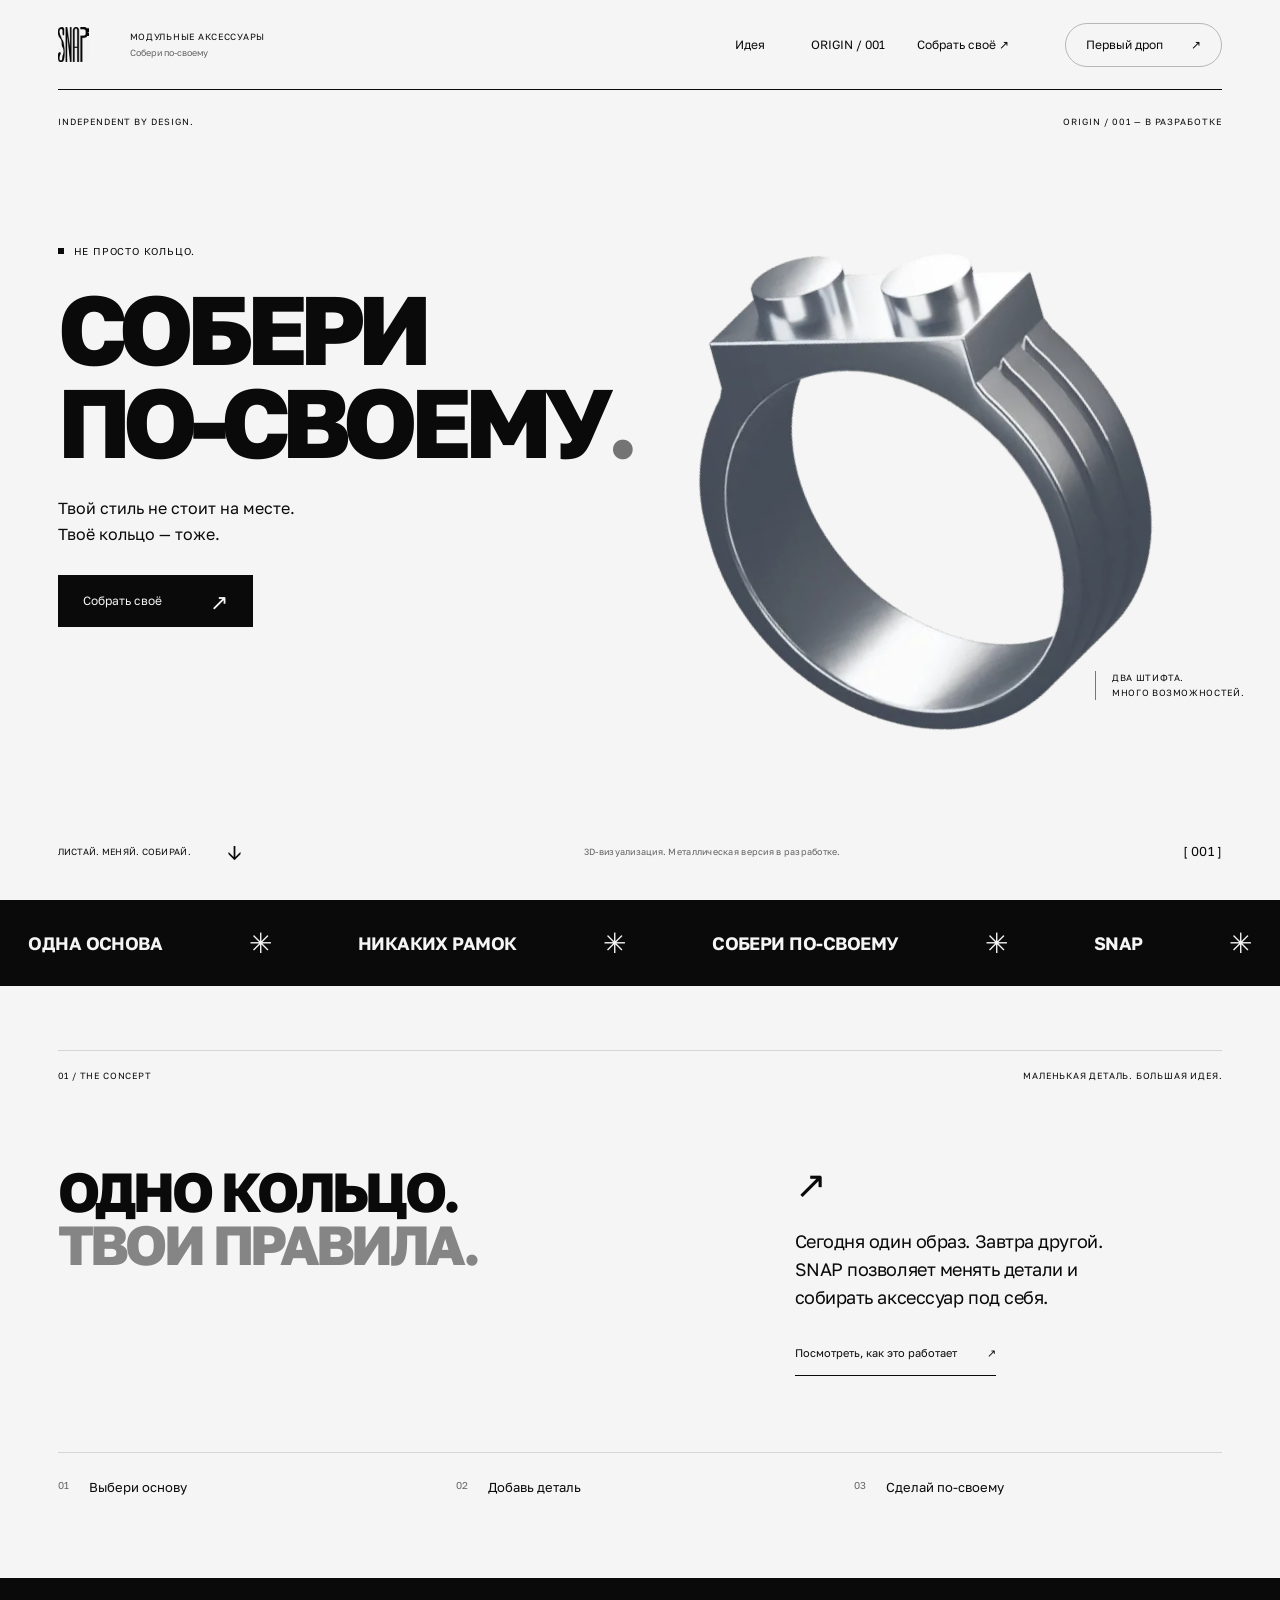
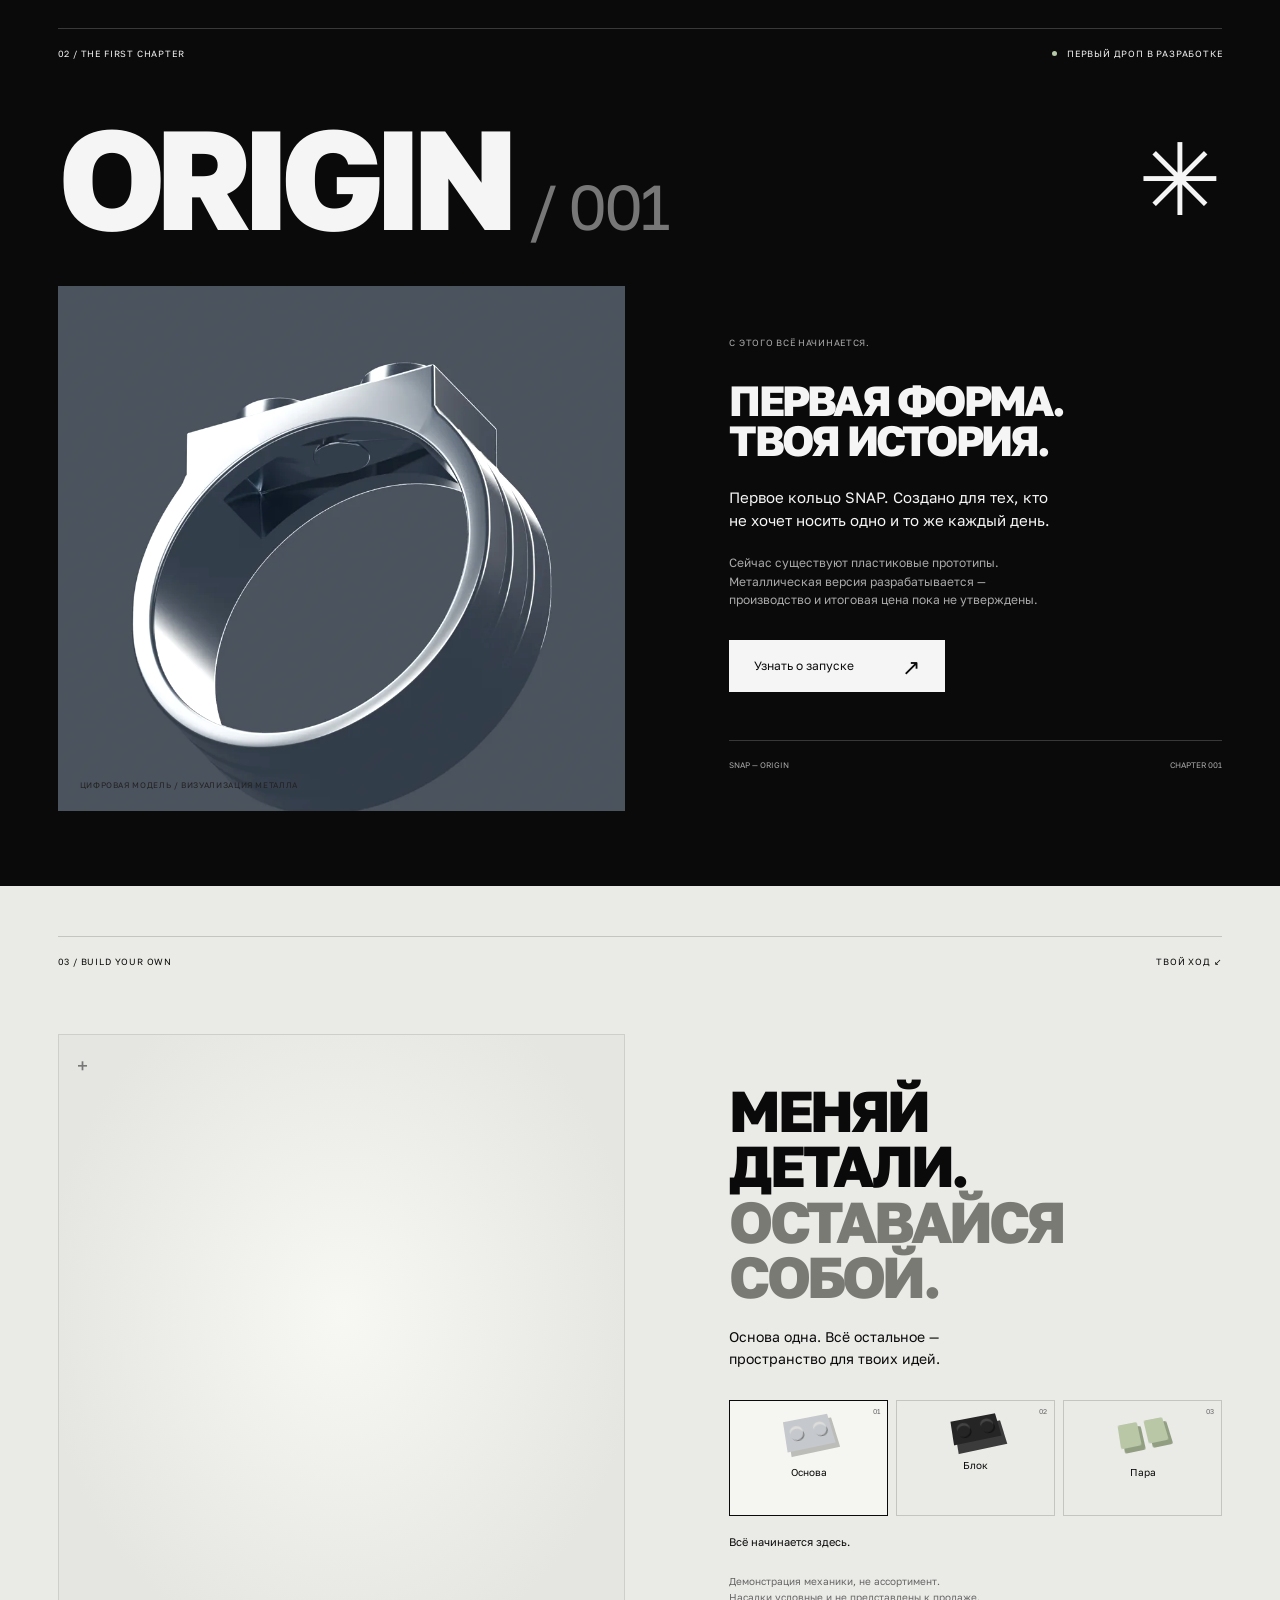
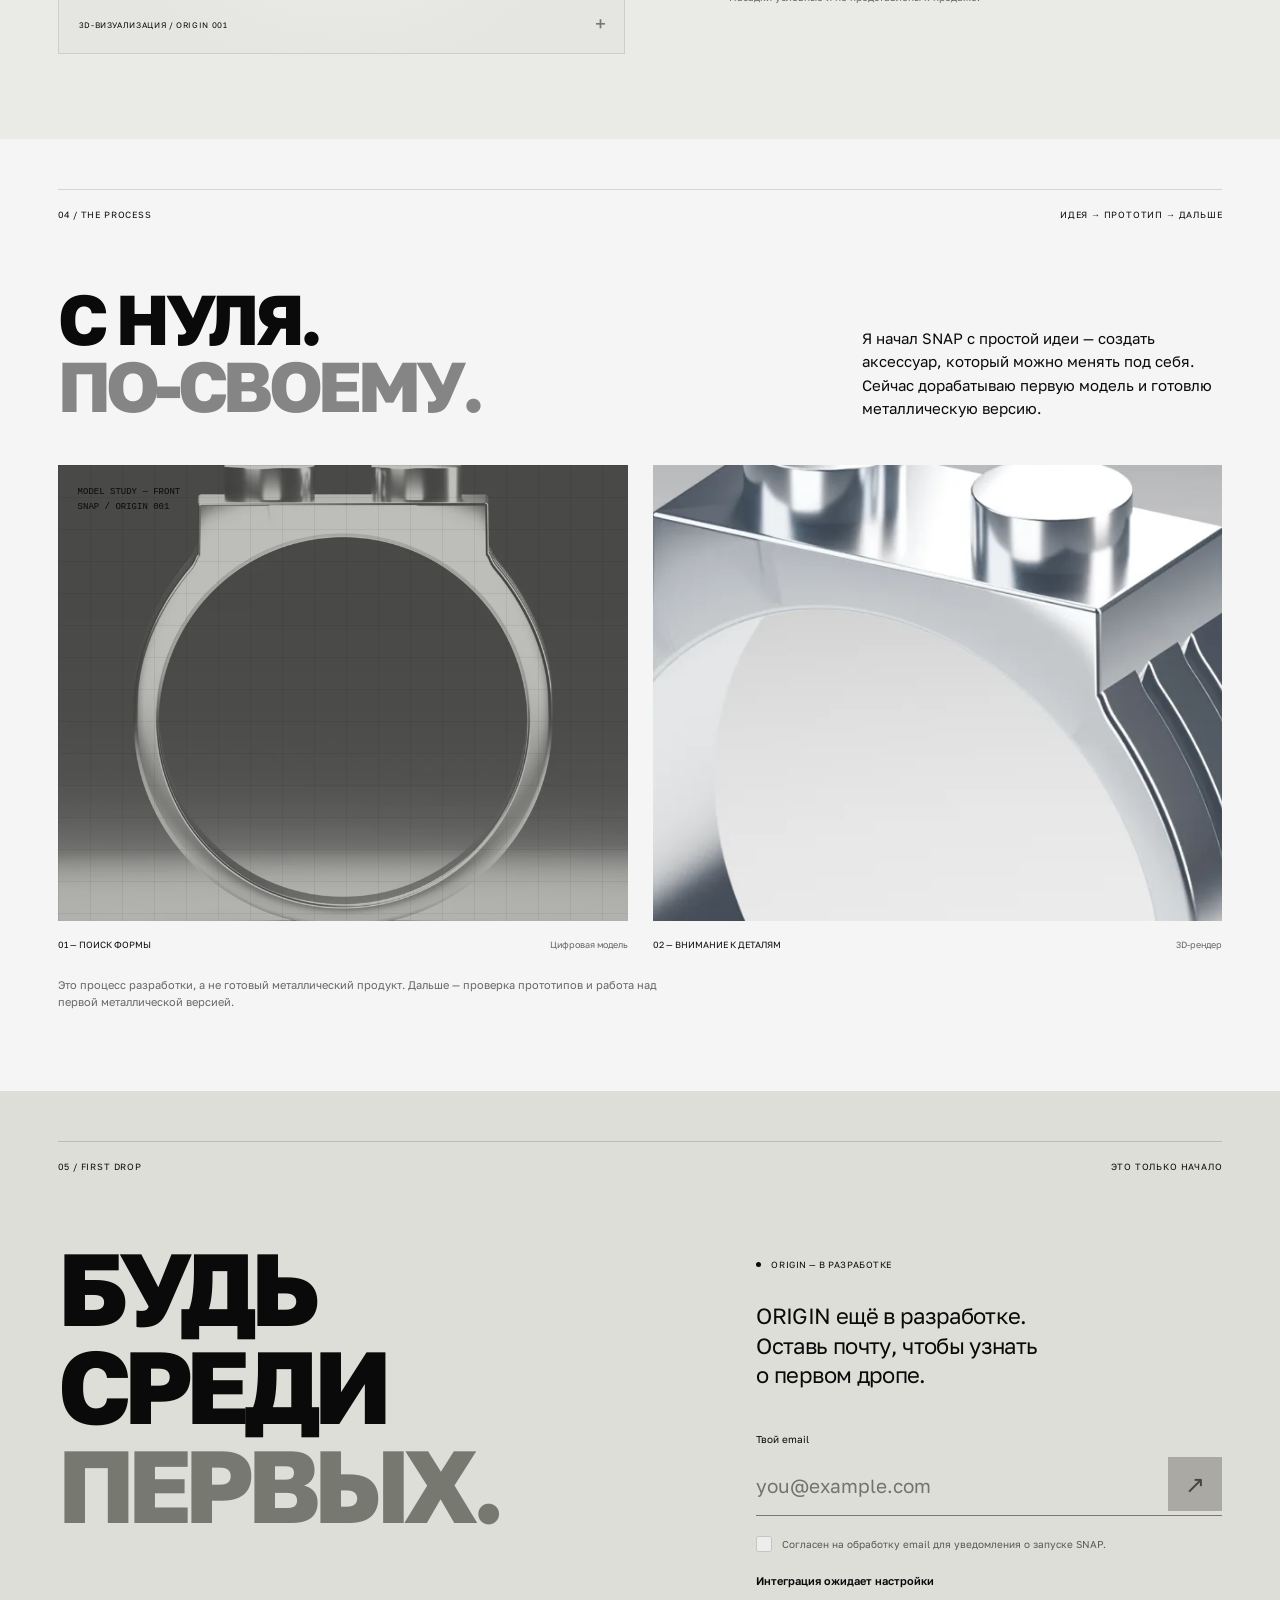
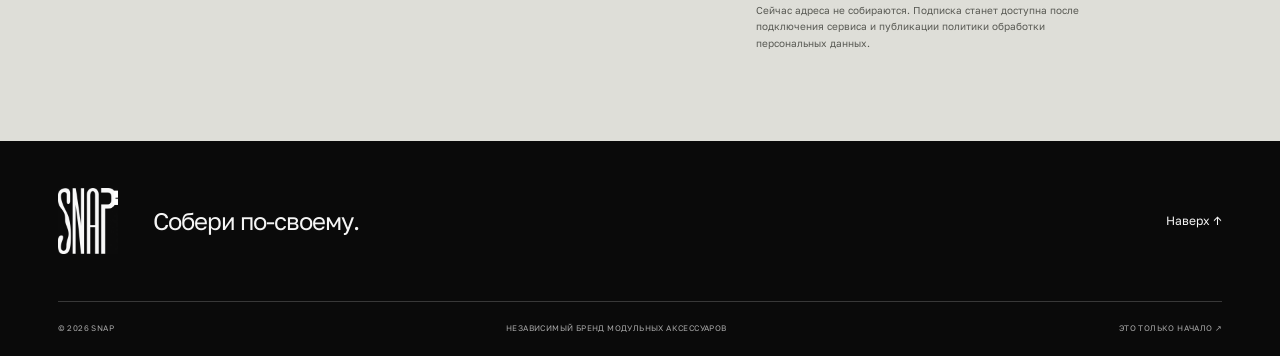
==== index.html @ 9a31662e "Publish SNAP image-only website build" ====
<!DOCTYPE html><!--OtinCirKtrtck9UpKI0jC--><html lang="ru"><head><meta charSet="utf-8"/><meta name="viewport" content="width=device-width, initial-scale=1"/><link rel="preload" as="image" href="/media/snap-logo.webp"/><link rel="preload" as="image" href="/media/sequence/base/12.webp" fetchPriority="high"/><link rel="stylesheet" href="/_next/static/css/3ca95ca1a0be7c72.css" data-precedence="next"/><link rel="preload" as="script" fetchPriority="low" href="/_next/static/chunks/webpack-7579f4a6d8541d0e.js"/><script src="/_next/static/chunks/4bd1b696-c023c6e3521b1417.js" async=""></script><script src="/_next/static/chunks/255-2005b055456c798b.js" async=""></script><script src="/_next/static/chunks/main-app-2f1abfb58937e68d.js" async=""></script><script src="/_next/static/chunks/app/page-1aa32970f292a9dd.js" async=""></script><title>SNAP — Собери по-своему</title><meta name="description" content="Независимый бренд модульных аксессуаров. Одно кольцо. Твои правила. Первый дроп ORIGIN в разработке."/><meta name="robots" content="index, follow"/><script src="/_next/static/chunks/polyfills-42372ed130431b0a.js" noModule=""></script></head><body><div hidden=""><!--$--><!--/$--></div><a class="skip-link" href="#concept">Перейти к содержимому</a><header class="header"><a class="brand-mark" href="#top" aria-label="SNAP — в начало"><img src="/media/snap-logo.webp" width="31" height="36" alt="SNAP"/></a><span class="header-caption">МОДУЛЬНЫЕ АКСЕССУАРЫ<br/><span>Собери по-своему</span></span><nav class="navigation" id="main-navigation" aria-label="Основная навигация"><a href="#concept">Идея</a><a href="#origin">ORIGIN / 001</a><a href="#build">Собрать своё ↗</a></nav><a class="header-drop" href="#first-drop">Первый дроп <span>↗</span></a><button class="menu-button" aria-controls="main-navigation" aria-expanded="false" aria-label="Открыть меню">Меню +</button></header><main id="top"><section class="hero"><div class="hero-topline"><span>INDEPENDENT BY DESIGN.</span><span>ORIGIN / 001 — В РАЗРАБОТКЕ</span></div><div class="hero-copy"><div class="eyebrow"><span class="tiny-square"></span> НЕ ПРОСТО КОЛЬЦО.</div><h1>СОБЕРИ<br/>ПО-СВОЕМУ<span class="title-dot">.</span></h1><p>Твой стиль не стоит на месте.<br/>Твоё кольцо — тоже.</p><a class="button button-dark" href="#build">Собрать своё <span>↗</span></a></div><div class="hero-stage" data-ring-stage="hero"><img class="ring-poster ring-sequence" src="/media/sequence/base/12.webp" width="640" height="640" alt="Кольцо SNAP — кадр визуализации цифровой модели" loading="eager" fetchPriority="high" decoding="async"/><span class="product-pin">ДВА ШТИФТА.<br/>МНОГО ВОЗМОЖНОСТЕЙ.</span></div><div class="hero-bottom"><a href="#concept">ЛИСТАЙ. МЕНЯЙ. СОБИРАЙ. <span>↓</span></a><span>3D-визуализация. Металлическая версия в разработке.</span><span class="hero-index">[ 001 ]</span></div></section><div class="ticker" aria-hidden="true"><span>ОДНА ОСНОВА</span><b>✳</b><span>НИКАКИХ РАМОК</span><b>✳</b><span>СОБЕРИ ПО-СВОЕМУ</span><b>✳</b><span>SNAP</span><b>✳</b></div><section id="concept" class="concept section"><div class="section-line"><span>01 / THE CONCEPT</span><span>МАЛЕНЬКАЯ ДЕТАЛЬ. БОЛЬШАЯ ИДЕЯ.</span></div><div class="concept-layout"><h2>ОДНО КОЛЬЦО.<br/><span>ТВОИ ПРАВИЛА.</span></h2><div><span class="concept-icon" aria-hidden="true">↗</span><p>Сегодня один образ. Завтра другой. SNAP позволяет менять детали и собирать аксессуар под себя.</p><a class="text-link" href="#build">Посмотреть, как это работает <span>↗</span></a></div></div><div class="concept-steps"><span><b>01</b> Выбери основу</span><span><b>02</b> Добавь деталь</span><span><b>03</b> Сделай по-своему</span></div></section><section id="origin" class="origin section"><div class="section-line"><span>02 / THE FIRST CHAPTER</span><span class="status-light">ПЕРВЫЙ ДРОП В РАЗРАБОТКЕ</span></div><div class="origin-heading"><h2>ORIGIN<span>/ 001</span></h2><span class="origin-star" aria-hidden="true">✳</span></div><div class="origin-layout"><figure class="origin-image"><img src="/media/inside.webp" width="900" height="900" loading="lazy" alt="Внутренняя сторона кольца SNAP — рендер цифровой модели"/><figcaption>ЦИФРОВАЯ МОДЕЛЬ / ВИЗУАЛИЗАЦИЯ МЕТАЛЛА</figcaption></figure><div class="origin-copy"><span class="eyebrow">С ЭТОГО ВСЁ НАЧИНАЕТСЯ.</span><h3>ПЕРВАЯ ФОРМА.<br/>ТВОЯ ИСТОРИЯ.</h3><p>Первое кольцо SNAP. Создано для тех, кто не хочет носить одно и то же каждый день.</p><p class="muted">Сейчас существуют пластиковые прототипы. Металлическая версия разрабатывается — производство и итоговая цена пока не утверждены.</p><a class="button button-light" href="#first-drop">Узнать о запуске <span>↗</span></a><div class="origin-footnote"><span>SNAP — ORIGIN</span><span>CHAPTER 001</span></div></div></div></section><section class="builder section" id="build" aria-labelledby="build-title"><div class="section-line"><span>03 / BUILD YOUR OWN</span><span>ТВОЙ ХОД ↙</span></div><div class="builder-layout"><div class="builder-stage" data-ring-stage="build"><img class="ring-poster ring-sequence" src="/media/sequence/base/12.webp" width="640" height="640" alt="Кольцо SNAP — кадр визуализации цифровой модели" loading="lazy" fetchPriority="auto" decoding="async"/><div class="stage-cross top-left">+</div><div class="stage-cross bottom-right">+</div><span class="stage-note">3D-ВИЗУАЛИЗАЦИЯ / ORIGIN 001</span></div><div class="builder-controls"><h2 id="build-title">МЕНЯЙ<br/>ДЕТАЛИ.<br/><span>ОСТАВАЙСЯ <br/>СОБОЙ.</span></h2><p>Основа одна. Всё остальное —<br/>пространство для твоих идей.</p><div class="module-picker" role="group" aria-label="Демонстрационные насадки"><button data-module="base" aria-pressed="true" class="module active"><span class="module-shape base" style="--module-color:#c5c8cc"><i></i><i></i></span><span>Основа</span><small>0<!-- -->1</small></button><button data-module="block" aria-pressed="false" class="module"><span class="module-shape block" style="--module-color:#252525"><i></i><i></i></span><span>Блок</span><small>0<!-- -->2</small></button><button data-module="double" aria-pressed="false" class="module"><span class="module-shape double" style="--module-color:#b9c7a7"><i></i><i></i></span><span>Пара</span><small>0<!-- -->3</small></button></div><p class="selected-caption" aria-live="polite">Всё начинается здесь.</p><p class="demo-note">Демонстрация механики, не ассортимент.<br/>Насадки условные и не представлены к продаже.</p></div></div></section><section class="process section" id="process"><div class="section-line"><span>04 / THE PROCESS</span><span>ИДЕЯ → ПРОТОТИП → ДАЛЬШЕ</span></div><div class="process-heading"><h2>С НУЛЯ.<br/><span>ПО-СВОЕМУ.</span></h2><p>Я начал SNAP с простой идеи — создать аксессуар, который можно менять под себя. Сейчас дорабатываю первую модель и готовлю металлическую версию.</p></div><div class="process-grid"><figure><div class="cad-image"><img src="/media/side.webp" width="900" height="900" alt="Боковой ракурс цифровой модели SNAP" loading="lazy"/><span class="cad-grid"></span><span class="cad-label">MODEL STUDY — FRONT<br/>SNAP / ORIGIN 001</span></div><figcaption><span>01 — ПОИСК ФОРМЫ</span><span>Цифровая модель</span></figcaption></figure><figure><div class="detail-image"><img src="/media/hero.webp" width="1200" height="1200" loading="lazy" alt="Детали площадки и штифтов кольца SNAP — 3D-рендер"/></div><figcaption><span>02 — ВНИМАНИЕ К ДЕТАЛЯМ</span><span>3D-рендер</span></figcaption></figure></div><p class="process-note">Это процесс разработки, а не готовый металлический продукт. Дальше — проверка прототипов и работа над первой металлической версией.</p></section><section id="first-drop" class="signup section" aria-labelledby="signup-title"><div class="section-line"><span>05 / FIRST DROP</span><span>ЭТО ТОЛЬКО НАЧАЛО</span></div><div class="signup-layout"><h2 id="signup-title">БУДЬ<br/>СРЕДИ<br/><span>ПЕРВЫХ.</span></h2><div class="signup-content"><span class="status-light">ORIGIN — В РАЗРАБОТКЕ</span><p>ORIGIN ещё в разработке.<br/>Оставь почту, чтобы узнать<br/>о первом дропе.</p><form aria-busy="false"><label for="email">Твой email</label><div class="email-row"><input id="email" type="email" autoComplete="email" placeholder="you@example.com" required="" disabled="" name="email"/><button type="submit" disabled="" aria-label="Подписаться на первый дроп">↗</button></div><div class="honeypot" aria-hidden="true"><label>Ваш сайт<input tabindex="-1" autoComplete="off" name="website"/></label></div><label class="consent"><input type="checkbox" required="" disabled="" name="consent"/><span>Согласен на обработку email для уведомления о запуске SNAP.</span></label><p class="form-status" role="status">Интеграция ожидает настройки</p><p class="privacy-note">Сейчас адреса не собираются. Подписка станет доступна после подключения сервиса и публикации политики обработки персональных данных.</p></form></div></div></section></main><footer class="footer"><div class="footer-top"><a href="#top" aria-label="SNAP — в начало"><img src="/media/snap-logo.webp" width="72" height="80" alt="SNAP"/></a><p>Собери по-своему.</p><a class="back-top" href="#top">Наверх ↑</a></div><div class="footer-bottom"><span>© <!-- -->2026<!-- --> SNAP</span><span>НЕЗАВИСИМЫЙ БРЕНД МОДУЛЬНЫХ АКСЕССУАРОВ</span><span>ЭТО ТОЛЬКО НАЧАЛО ↗</span></div></footer><!--$--><!--/$--><script src="/_next/static/chunks/webpack-7579f4a6d8541d0e.js" id="_R_" async=""></script><script>(self.__next_f=self.__next_f||[]).push([0])</script><script>self.__next_f.push([1,"1:\"$Sreact.fragment\"\n2:I[9766,[],\"\"]\n3:I[8924,[],\"\"]\n4:I[1398,[\"974\",\"static/chunks/app/page-1aa32970f292a9dd.js\"],\"default\"]\n5:I[3861,[\"974\",\"static/chunks/app/page-1aa32970f292a9dd.js\"],\"default\"]\ne:I[7150,[],\"\"]\n:HL[\"/_next/static/css/3ca95ca1a0be7c72.css\",\"style\"]\n"])</script><script>self.__next_f.push([1,"0:{\"P\":null,\"b\":\"OtinCirKtrtck9UpKI0jC\",\"p\":\"\",\"c\":[\"\",\"\"],\"i\":false,\"f\":[[[\"\",{\"children\":[\"__PAGE__\",{}]},\"$undefined\",\"$undefined\",true],[\"\",[\"$\",\"$1\",\"c\",{\"children\":[[[\"$\",\"link\",\"0\",{\"rel\":\"stylesheet\",\"href\":\"/_next/static/css/3ca95ca1a0be7c72.css\",\"precedence\":\"next\",\"crossOrigin\":\"$undefined\",\"nonce\":\"$undefined\"}]],[\"$\",\"html\",null,{\"lang\":\"ru\",\"children\":[\"$\",\"body\",null,{\"children\":[\"$\",\"$L2\",null,{\"parallelRouterKey\":\"children\",\"error\":\"$undefined\",\"errorStyles\":\"$undefined\",\"errorScripts\":\"$undefined\",\"template\":[\"$\",\"$L3\",null,{}],\"templateStyles\":\"$undefined\",\"templateScripts\":\"$undefined\",\"notFound\":[[[\"$\",\"title\",null,{\"children\":\"404: This page could not be found.\"}],[\"$\",\"div\",null,{\"style\":{\"fontFamily\":\"system-ui,\\\"Segoe UI\\\",Roboto,Helvetica,Arial,sans-serif,\\\"Apple Color Emoji\\\",\\\"Segoe UI Emoji\\\"\",\"height\":\"100vh\",\"textAlign\":\"center\",\"display\":\"flex\",\"flexDirection\":\"column\",\"alignItems\":\"center\",\"justifyContent\":\"center\"},\"children\":[\"$\",\"div\",null,{\"children\":[[\"$\",\"style\",null,{\"dangerouslySetInnerHTML\":{\"__html\":\"body{color:#000;background:#fff;margin:0}.next-error-h1{border-right:1px solid rgba(0,0,0,.3)}@media (prefers-color-scheme:dark){body{color:#fff;background:#000}.next-error-h1{border-right:1px solid rgba(255,255,255,.3)}}\"}}],[\"$\",\"h1\",null,{\"className\":\"next-error-h1\",\"style\":{\"display\":\"inline-block\",\"margin\":\"0 20px 0 0\",\"padding\":\"0 23px 0 0\",\"fontSize\":24,\"fontWeight\":500,\"verticalAlign\":\"top\",\"lineHeight\":\"49px\"},\"children\":404}],[\"$\",\"div\",null,{\"style\":{\"display\":\"inline-block\"},\"children\":[\"$\",\"h2\",null,{\"style\":{\"fontSize\":14,\"fontWeight\":400,\"lineHeight\":\"49px\",\"margin\":0},\"children\":\"This page could not be found.\"}]}]]}]}]],[]],\"forbidden\":\"$undefined\",\"unauthorized\":\"$undefined\"}]}]}]]}],{\"children\":[\"__PAGE__\",[\"$\",\"$1\",\"c\",{\"children\":[[[\"$\",\"a\",null,{\"className\":\"skip-link\",\"href\":\"#concept\",\"children\":\"Перейти к содержимому\"}],[\"$\",\"$L4\",null,{}],[\"$\",\"main\",null,{\"id\":\"top\",\"children\":[[\"$\",\"section\",null,{\"className\":\"hero\",\"children\":[[\"$\",\"div\",null,{\"className\":\"hero-topline\",\"children\":[[\"$\",\"span\",null,{\"children\":\"INDEPENDENT BY DESIGN.\"}],[\"$\",\"span\",null,{\"children\":\"ORIGIN / 001 — В РАЗРАБОТКЕ\"}]]}],[\"$\",\"div\",null,{\"className\":\"hero-copy\",\"children\":[[\"$\",\"div\",null,{\"className\":\"eyebrow\",\"children\":[[\"$\",\"span\",null,{\"className\":\"tiny-square\"}],\" НЕ ПРОСТО КОЛЬЦО.\"]}],[\"$\",\"h1\",null,{\"children\":[\"СОБЕРИ\",[\"$\",\"br\",null,{}],\"ПО-СВОЕМУ\",[\"$\",\"span\",null,{\"className\":\"title-dot\",\"children\":\".\"}]]}],[\"$\",\"p\",null,{\"children\":[\"Твой стиль не стоит на месте.\",[\"$\",\"br\",null,{}],\"Твоё кольцо — тоже.\"]}],[\"$\",\"a\",null,{\"className\":\"button button-dark\",\"href\":\"#build\",\"children\":[\"Собрать своё \",[\"$\",\"span\",null,{\"children\":\"↗\"}]]}]]}],[\"$\",\"div\",null,{\"className\":\"hero-stage\",\"data-ring-stage\":\"hero\",\"children\":[[\"$\",\"$L5\",null,{\"hero\":true}],[\"$\",\"span\",null,{\"className\":\"product-pin\",\"children\":[\"ДВА ШТИФТА.\",[\"$\",\"br\",null,{}],\"МНОГО ВОЗМОЖНОСТЕЙ.\"]}]]}],[\"$\",\"div\",null,{\"className\":\"hero-bottom\",\"children\":[[\"$\",\"a\",null,{\"href\":\"#concept\",\"children\":[\"ЛИСТАЙ. МЕНЯЙ. СОБИРАЙ. \",[\"$\",\"span\",null,{\"children\":\"↓\"}]]}],[\"$\",\"span\",null,{\"children\":\"3D-визуализация. Металлическая версия в разработке.\"}],[\"$\",\"span\",null,{\"className\":\"hero-index\",\"children\":\"[ 001 ]\"}]]}]]}],[\"$\",\"div\",null,{\"className\":\"ticker\",\"aria-hidden\":\"true\",\"children\":[[\"$\",\"span\",null,{\"children\":\"ОДНА ОСНОВА\"}],[\"$\",\"b\",null,{\"children\":\"✳\"}],[\"$\",\"span\",null,{\"children\":\"НИКАКИХ РАМОК\"}],[\"$\",\"b\",null,{\"children\":\"✳\"}],[\"$\",\"span\",null,{\"children\":\"СОБЕРИ ПО-СВОЕМУ\"}],[\"$\",\"b\",null,{\"children\":\"✳\"}],[\"$\",\"span\",null,{\"children\":\"SNAP\"}],[\"$\",\"b\",null,{\"children\":\"✳\"}]]}],[\"$\",\"section\",null,{\"id\":\"concept\",\"className\":\"concept section\",\"children\":[[\"$\",\"div\",null,{\"className\":\"section-line\",\"children\":[[\"$\",\"span\",null,{\"children\":\"01 / THE CONCEPT\"}],[\"$\",\"span\",null,{\"children\":\"МАЛЕНЬКАЯ ДЕТАЛЬ. БОЛЬШАЯ ИДЕЯ.\"}]]}],[\"$\",\"div\",null,{\"className\":\"concept-layout\",\"children\":[[\"$\",\"h2\",null,{\"children\":[\"ОДНО КОЛЬЦО.\",[\"$\",\"br\",null,{}],[\"$\",\"span\",null,{\"children\":\"ТВОИ ПРАВИЛА.\"}]]}],[\"$\",\"div\",null,{\"children\":[[\"$\",\"span\",null,{\"className\":\"concept-icon\",\"aria-hidden\":\"true\",\"children\":\"↗\"}],[\"$\",\"p\",null,{\"children\":\"Сегодня один образ. Завтра другой. SNAP позволяет менять детали и собирать аксессуар под себя.\"}],[\"$\",\"a\",null,{\"className\":\"text-link\",\"href\":\"#build\",\"children\":[\"Посмотреть, как это работает \",[\"$\",\"span\",null,{\"children\":\"↗\"}]]}]]}]]}],[\"$\",\"div\",null,{\"className\":\"concept-steps\",\"children\":[[\"$\",\"span\",null,{\"children\":[[\"$\",\"b\",null,{\"children\":\"01\"}],\" Выбери основу\"]}],[\"$\",\"span\",null,{\"children\":[[\"$\",\"b\",null,{\"children\":\"02\"}],\" Добавь деталь\"]}],[\"$\",\"span\",null,{\"children\":[[\"$\",\"b\",null,{\"children\":\"03\"}],\" Сделай по-своему\"]}]]}]]}],[\"$\",\"section\",null,{\"id\":\"origin\",\"className\":\"origin section\",\"children\":[[\"$\",\"div\",null,{\"className\":\"section-line\",\"children\":[[\"$\",\"span\",null,{\"children\":\"02 / THE FIRST CHAPTER\"}],[\"$\",\"span\",null,{\"className\":\"status-light\",\"children\":\"ПЕРВЫЙ ДРОП В РАЗРАБОТКЕ\"}]]}],\"$L6\",\"$L7\"]}],\"$L8\",\"$L9\",\"$La\"]}],\"$Lb\"],null,\"$Lc\"]}],{},null,false]},null,false],\"$Ld\",false]],\"m\":\"$undefined\",\"G\":[\"$e\",[]],\"s\":false,\"S\":true}\n"])</script><script>self.__next_f.push([1,"f:I[2644,[\"974\",\"static/chunks/app/page-1aa32970f292a9dd.js\"],\"default\"]\n10:I[7546,[\"974\",\"static/chunks/app/page-1aa32970f292a9dd.js\"],\"default\"]\n11:I[4431,[],\"OutletBoundary\"]\n13:I[5278,[],\"AsyncMetadataOutlet\"]\n15:I[4431,[],\"ViewportBoundary\"]\n17:I[4431,[],\"MetadataBoundary\"]\n18:\"$Sreact.suspense\"\n6:[\"$\",\"div\",null,{\"className\":\"origin-heading\",\"children\":[[\"$\",\"h2\",null,{\"children\":[\"ORIGIN\",[\"$\",\"span\",null,{\"children\":\"/ 001\"}]]}],[\"$\",\"span\",null,{\"className\":\"origin-star\",\"aria-hidden\":\"true\",\"children\":\"✳\"}]]}]\n"])</script><script>self.__next_f.push([1,"7:[\"$\",\"div\",null,{\"className\":\"origin-layout\",\"children\":[[\"$\",\"figure\",null,{\"className\":\"origin-image\",\"children\":[[\"$\",\"img\",null,{\"src\":\"/media/inside.webp\",\"width\":\"900\",\"height\":\"900\",\"loading\":\"lazy\",\"alt\":\"Внутренняя сторона кольца SNAP — рендер цифровой модели\"}],[\"$\",\"figcaption\",null,{\"children\":\"ЦИФРОВАЯ МОДЕЛЬ / ВИЗУАЛИЗАЦИЯ МЕТАЛЛА\"}]]}],[\"$\",\"div\",null,{\"className\":\"origin-copy\",\"children\":[[\"$\",\"span\",null,{\"className\":\"eyebrow\",\"children\":\"С ЭТОГО ВСЁ НАЧИНАЕТСЯ.\"}],[\"$\",\"h3\",null,{\"children\":[\"ПЕРВАЯ ФОРМА.\",[\"$\",\"br\",null,{}],\"ТВОЯ ИСТОРИЯ.\"]}],[\"$\",\"p\",null,{\"children\":\"Первое кольцо SNAP. Создано для тех, кто не хочет носить одно и то же каждый день.\"}],[\"$\",\"p\",null,{\"className\":\"muted\",\"children\":\"Сейчас существуют пластиковые прототипы. Металлическая версия разрабатывается — производство и итоговая цена пока не утверждены.\"}],[\"$\",\"a\",null,{\"className\":\"button button-light\",\"href\":\"#first-drop\",\"children\":[\"Узнать о запуске \",[\"$\",\"span\",null,{\"children\":\"↗\"}]]}],[\"$\",\"div\",null,{\"className\":\"origin-footnote\",\"children\":[[\"$\",\"span\",null,{\"children\":\"SNAP — ORIGIN\"}],[\"$\",\"span\",null,{\"children\":\"CHAPTER 001\"}]]}]]}]]}]\n"])</script><script>self.__next_f.push([1,"8:[\"$\",\"$Lf\",null,{}]\n"])</script><script>self.__next_f.push([1,"9:[\"$\",\"section\",null,{\"className\":\"process section\",\"id\":\"process\",\"children\":[[\"$\",\"div\",null,{\"className\":\"section-line\",\"children\":[[\"$\",\"span\",null,{\"children\":\"04 / THE PROCESS\"}],[\"$\",\"span\",null,{\"children\":\"ИДЕЯ → ПРОТОТИП → ДАЛЬШЕ\"}]]}],[\"$\",\"div\",null,{\"className\":\"process-heading\",\"children\":[[\"$\",\"h2\",null,{\"children\":[\"С НУЛЯ.\",[\"$\",\"br\",null,{}],[\"$\",\"span\",null,{\"children\":\"ПО-СВОЕМУ.\"}]]}],[\"$\",\"p\",null,{\"children\":\"Я начал SNAP с простой идеи — создать аксессуар, который можно менять под себя. Сейчас дорабатываю первую модель и готовлю металлическую версию.\"}]]}],[\"$\",\"div\",null,{\"className\":\"process-grid\",\"children\":[[\"$\",\"figure\",null,{\"children\":[[\"$\",\"div\",null,{\"className\":\"cad-image\",\"children\":[[\"$\",\"img\",null,{\"src\":\"/media/side.webp\",\"width\":\"900\",\"height\":\"900\",\"alt\":\"Боковой ракурс цифровой модели SNAP\",\"loading\":\"lazy\"}],[\"$\",\"span\",null,{\"className\":\"cad-grid\"}],[\"$\",\"span\",null,{\"className\":\"cad-label\",\"children\":[\"MODEL STUDY — FRONT\",[\"$\",\"br\",null,{}],\"SNAP / ORIGIN 001\"]}]]}],[\"$\",\"figcaption\",null,{\"children\":[[\"$\",\"span\",null,{\"children\":\"01 — ПОИСК ФОРМЫ\"}],[\"$\",\"span\",null,{\"children\":\"Цифровая модель\"}]]}]]}],[\"$\",\"figure\",null,{\"children\":[[\"$\",\"div\",null,{\"className\":\"detail-image\",\"children\":[\"$\",\"img\",null,{\"src\":\"/media/hero.webp\",\"width\":\"1200\",\"height\":\"1200\",\"loading\":\"lazy\",\"alt\":\"Детали площадки и штифтов кольца SNAP — 3D-рендер\"}]}],[\"$\",\"figcaption\",null,{\"children\":[[\"$\",\"span\",null,{\"children\":\"02 — ВНИМАНИЕ К ДЕТАЛЯМ\"}],[\"$\",\"span\",null,{\"children\":\"3D-рендер\"}]]}]]}]]}],[\"$\",\"p\",null,{\"className\":\"process-note\",\"children\":\"Это процесс разработки, а не готовый металлический продукт. Дальше — проверка прототипов и работа над первой металлической версией.\"}]]}]\n"])</script><script>self.__next_f.push([1,"a:[\"$\",\"$L10\",null,{}]\nb:[\"$\",\"footer\",null,{\"className\":\"footer\",\"children\":[[\"$\",\"div\",null,{\"className\":\"footer-top\",\"children\":[[\"$\",\"a\",null,{\"href\":\"#top\",\"aria-label\":\"SNAP — в начало\",\"children\":[\"$\",\"img\",null,{\"src\":\"/media/snap-logo.webp\",\"width\":\"72\",\"height\":\"80\",\"alt\":\"SNAP\"}]}],[\"$\",\"p\",null,{\"children\":\"Собери по-своему.\"}],[\"$\",\"a\",null,{\"className\":\"back-top\",\"href\":\"#top\",\"children\":\"Наверх ↑\"}]]}],[\"$\",\"div\",null,{\"className\":\"footer-bottom\",\"children\":[[\"$\",\"span\",null,{\"children\":[\"© \",2026,\" SNAP\"]}],[\"$\",\"span\",null,{\"children\":\"НЕЗАВИСИМЫЙ БРЕНД МОДУЛЬНЫХ АКСЕССУАРОВ\"}],[\"$\",\"span\",null,{\"children\":\"ЭТО ТОЛЬКО НАЧАЛО ↗\"}]]}]]}]\nc:[\"$\",\"$L11\",null,{\"children\":[\"$L12\",[\"$\",\"$L13\",null,{\"promise\":\"$@14\"}]]}]\nd:[\"$\",\"$1\",\"h\",{\"children\":[null,[[\"$\",\"$L15\",null,{\"children\":\"$L16\"}],null],[\"$\",\"$L17\",null,{\"children\":[\"$\",\"div\",null,{\"hidden\":true,\"children\":[\"$\",\"$18\",null,{\"fallback\":null,\"children\":\"$L19\"}]}]}]]}]\n"])</script><script>self.__next_f.push([1,"16:[[\"$\",\"meta\",\"0\",{\"charSet\":\"utf-8\"}],[\"$\",\"meta\",\"1\",{\"name\":\"viewport\",\"content\":\"width=device-width, initial-scale=1\"}]]\n12:null\n"])</script><script>self.__next_f.push([1,"14:{\"metadata\":[[\"$\",\"title\",\"0\",{\"children\":\"SNAP — Собери по-своему\"}],[\"$\",\"meta\",\"1\",{\"name\":\"description\",\"content\":\"Независимый бренд модульных аксессуаров. Одно кольцо. Твои правила. Первый дроп ORIGIN в разработке.\"}],[\"$\",\"meta\",\"2\",{\"name\":\"robots\",\"content\":\"index, follow\"}]],\"error\":null,\"digest\":\"$undefined\"}\n"])</script><script>self.__next_f.push([1,"19:\"$14:metadata\"\n"])</script></body></html>
---- _next/static/css/3ca95ca1a0be7c72.css ----
@font-face{font-family:Golos Text Variable;font-style:normal;font-display:swap;font-weight:400 900;src:url(/_next/static/media/golos-text-cyrillic-ext-wght-normal.7de35ed7.woff2) format("woff2-variations");unicode-range:u+0460-052f,u+1c80-1c8a,u+20b4,u+2de0-2dff,u+a640-a69f,u+fe2e-fe2f}@font-face{font-family:Golos Text Variable;font-style:normal;font-display:swap;font-weight:400 900;src:url(/_next/static/media/golos-text-cyrillic-wght-normal.41b430c9.woff2) format("woff2-variations");unicode-range:u+0301,u+0400-045f,u+0490-0491,u+04b0-04b1,u+2116}@font-face{font-family:Golos Text Variable;font-style:normal;font-display:swap;font-weight:400 900;src:url(/_next/static/media/golos-text-latin-ext-wght-normal.8c0c1236.woff2) format("woff2-variations");unicode-range:u+0100-02ba,u+02bd-02c5,u+02c7-02cc,u+02ce-02d7,u+02dd-02ff,u+0304,u+0308,u+0329,u+1d00-1dbf,u+1e00-1e9f,u+1ef2-1eff,u+2020,u+20a0-20ab,u+20ad-20c0,u+2113,u+2c60-2c7f,u+a720-a7ff}@font-face{font-family:Golos Text Variable;font-style:normal;font-display:swap;font-weight:400 900;src:url(/_next/static/media/golos-text-latin-wght-normal.c26d557d.woff2) format("woff2-variations");unicode-range:u+00??,u+0131,u+0152-0153,u+02bb-02bc,u+02c6,u+02da,u+02dc,u+0304,u+0308,u+0329,u+2000-206f,u+20ac,u+2122,u+2191,u+2193,u+2212,u+2215,u+feff,u+fffd}
/*! tailwindcss v4.3.3 | MIT License | https://tailwindcss.com */@layer properties{@supports (((-webkit-hyphens:none)) and (not (margin-trim:inline))) or ((-moz-orient:inline) and (not (color:rgb(from red r g b)))){*,::backdrop,:after,:before{--tw-rotate-x:initial;--tw-rotate-y:initial;--tw-rotate-z:initial;--tw-skew-x:initial;--tw-skew-y:initial;--tw-border-style:solid;--tw-shadow:0 0 #0000;--tw-shadow-color:initial;--tw-shadow-alpha:100%;--tw-inset-shadow:0 0 #0000;--tw-inset-shadow-color:initial;--tw-inset-shadow-alpha:100%;--tw-ring-color:initial;--tw-ring-shadow:0 0 #0000;--tw-inset-ring-color:initial;--tw-inset-ring-shadow:0 0 #0000;--tw-ring-inset:initial;--tw-ring-offset-width:0px;--tw-ring-offset-color:#fff;--tw-ring-offset-shadow:0 0 #0000;--tw-outline-style:solid;--tw-blur:initial;--tw-brightness:initial;--tw-contrast:initial;--tw-grayscale:initial;--tw-hue-rotate:initial;--tw-invert:initial;--tw-opacity:initial;--tw-saturate:initial;--tw-sepia:initial;--tw-drop-shadow:initial;--tw-drop-shadow-color:initial;--tw-drop-shadow-alpha:100%;--tw-drop-shadow-size:initial;--tw-ease:initial}}}@layer theme{:host,:root{--font-sans:-apple-system,BlinkMacSystemFont,"Segoe UI",Roboto,"Helvetica Neue","Noto Sans",Arial,sans-serif,"Apple Color Emoji","Segoe UI Emoji","Segoe UI Symbol","Noto Color Emoji";--font-mono:ui-monospace,SFMono-Regular,Menlo,Monaco,Consolas,"Liberation Mono","Courier New",monospace;--color-red-700:oklch(50.5% .213 27.518);--color-orange-50:oklch(98% .016 73.684);--color-orange-700:oklch(55.3% .195 38.402);--color-amber-50:oklch(98.7% .022 95.277);--color-lime-400:oklch(84.1% .238 128.85);--color-green-700:oklch(52.7% .154 150.069);--color-teal-600:oklch(60% .118 184.704);--color-cyan-500:oklch(71.5% .143 215.221);--color-blue-200:oklch(88.2% .059 254.128);--color-blue-900:oklch(37.9% .146 265.522);--color-gray-50:oklch(98.5% .002 247.839);--color-gray-100:oklch(96.7% .003 264.542);--color-gray-200:oklch(92.8% .006 264.531);--color-gray-300:oklch(87.2% .01 258.338);--color-gray-400:oklch(70.7% .022 261.325);--color-gray-500:oklch(55.1% .027 264.364);--color-gray-600:oklch(44.6% .03 256.802);--color-gray-700:oklch(37.3% .034 259.733);--color-gray-800:oklch(27.8% .033 256.848);--color-gray-900:oklch(21% .034 264.665);--color-white:#fff;--ease-in:cubic-bezier(.4,0,1,1);--ease-out:cubic-bezier(0,0,.2,1);--default-transition-duration:.15s;--default-transition-timing-function:cubic-bezier(.4,0,.2,1);--default-font-family:var(--font-sans);--default-mono-font-family:var(--font-mono)}}@layer base{*,::backdrop,:after,:before{box-sizing:border-box;border:0 solid;margin:0;padding:0}::file-selector-button{box-sizing:border-box;border:0 solid;margin:0;padding:0}:host,html{-webkit-text-size-adjust:100%;tab-size:4;line-height:1.5;font-family:var(--default-font-family,-apple-system,BlinkMacSystemFont,"Segoe UI",Roboto,"Helvetica Neue","Noto Sans",Arial,sans-serif,"Apple Color Emoji","Segoe UI Emoji","Segoe UI Symbol","Noto Color Emoji");font-feature-settings:var(--default-font-feature-settings,normal);font-variation-settings:var(--default-font-variation-settings,normal);-webkit-tap-highlight-color:transparent}hr{height:0;color:inherit;border-top-width:1px}abbr:where([title]){-webkit-text-decoration:underline dotted;text-decoration:underline dotted}h1,h2,h3,h4,h5,h6{font-size:inherit;font-weight:inherit}a{color:inherit;-webkit-text-decoration:inherit;text-decoration:inherit}b,strong{font-weight:bolder}code,kbd,pre,samp{font-family:var(--default-mono-font-family,ui-monospace,SFMono-Regular,Menlo,Monaco,Consolas,"Liberation Mono","Courier New",monospace);font-feature-settings:var(--default-mono-font-feature-settings,normal);font-variation-settings:var(--default-mono-font-variation-settings,normal);font-size:1em}small{font-size:80%}sub,sup{vertical-align:baseline;font-size:75%;line-height:0;position:relative}sub{bottom:-.25em}sup{top:-.5em}table{text-indent:0;border-color:inherit;border-collapse:collapse}:-moz-focusring:where(:not(iframe)){outline:auto}progress{vertical-align:baseline}summary{display:list-item}menu,ol,ul{list-style:none}audio,canvas,embed,iframe,img,object,svg,video{vertical-align:middle;display:block}img,video{max-width:100%;height:auto}button,input,optgroup,select,textarea{font:inherit;font-feature-settings:inherit;font-variation-settings:inherit;letter-spacing:inherit;color:inherit;opacity:1;background-color:#0000;border-radius:0}::file-selector-button{font:inherit;font-feature-settings:inherit;font-variation-settings:inherit;letter-spacing:inherit;color:inherit;opacity:1;background-color:#0000;border-radius:0}:where(select:is([multiple],[size])) optgroup{font-weight:bolder}:where(select:is([multiple],[size])) optgroup option{padding-inline-start:20px}::file-selector-button{margin-inline-end:4px}::placeholder{opacity:1}@supports (not ((-webkit-appearance:-apple-pay-button))) or (contain-intrinsic-size:1px){::placeholder{color:currentColor}@supports (color:color-mix(in lab,red,red)){::placeholder{color:color-mix(in oklab,currentcolor 50%,transparent)}}}textarea{resize:vertical}::-webkit-search-decoration{-webkit-appearance:none}::-webkit-date-and-time-value{min-height:1lh;text-align:inherit}::-webkit-datetime-edit{display:inline-flex}::-webkit-datetime-edit-fields-wrapper{padding:0}::-webkit-datetime-edit,::-webkit-datetime-edit-year-field{padding-block:0}::-webkit-datetime-edit-day-field,::-webkit-datetime-edit-month-field{padding-block:0}::-webkit-datetime-edit-hour-field,::-webkit-datetime-edit-minute-field{padding-block:0}::-webkit-datetime-edit-millisecond-field,::-webkit-datetime-edit-second-field{padding-block:0}::-webkit-datetime-edit-meridiem-field{padding-block:0}::-webkit-calendar-picker-indicator{line-height:1}:-moz-ui-invalid{box-shadow:none}button,input:where([type=button],[type=reset],[type=submit]){appearance:button}::file-selector-button{appearance:button}::-webkit-inner-spin-button,::-webkit-outer-spin-button{height:auto}[hidden]:where(:not([hidden=until-found])){display:none!important}}@layer components;@layer utilities{.\@container{container-type:inline-size}.visible{visibility:visible}.static{position:static}.sticky{position:sticky}.container{width:100%}@media (min-width:40rem){.container{max-width:40rem}}@media (min-width:48rem){.container{max-width:48rem}}@media (min-width:64rem){.container{max-width:64rem}}@media (min-width:80rem){.container{max-width:80rem}}@media (min-width:96rem){.container{max-width:96rem}}.block{display:block}.contents{display:contents}.flex{display:flex}.grid{display:grid}.hidden{display:none}.list-item{display:list-item}.table{display:table}.flex-shrink,.shrink{flex-shrink:1}.grow{flex-grow:1}.border-collapse{border-collapse:collapse}.transform{transform:var(--tw-rotate-x,) var(--tw-rotate-y,) var(--tw-rotate-z,) var(--tw-skew-x,) var(--tw-skew-y,)}.resize{resize:both}.flex-wrap{flex-wrap:wrap}.border{border-style:var(--tw-border-style);border-width:1px}.underline{text-decoration-line:underline}.ring{--tw-ring-shadow:var(--tw-ring-inset,) 0 0 0 calc(1px + var(--tw-ring-offset-width)) var(--tw-ring-color,currentcolor);box-shadow:var(--tw-inset-shadow),var(--tw-inset-ring-shadow),var(--tw-ring-offset-shadow),var(--tw-ring-shadow),var(--tw-shadow)}.outline{outline-style:var(--tw-outline-style);outline-width:1px}.invert{--tw-invert:invert(100%)}.filter,.invert{filter:var(--tw-blur,) var(--tw-brightness,) var(--tw-contrast,) var(--tw-grayscale,) var(--tw-hue-rotate,) var(--tw-invert,) var(--tw-saturate,) var(--tw-sepia,) var(--tw-drop-shadow,)}.transition{transition-property:color,background-color,border-color,outline-color,text-decoration-color,fill,stroke,--tw-gradient-from,--tw-gradient-via,--tw-gradient-to,opacity,box-shadow,transform,translate,scale,rotate,filter,-webkit-backdrop-filter,backdrop-filter,display,content-visibility,overlay,pointer-events;transition-timing-function:var(--tw-ease,var(--default-transition-timing-function));transition-duration:var(--tw-duration,var(--default-transition-duration))}.ease-in{--tw-ease:var(--ease-in);transition-timing-function:var(--ease-in)}.ease-out{--tw-ease:var(--ease-out);transition-timing-function:var(--ease-out)}.\[xml\:lang\]{xml:lang}}:root{--paper:#f5f5f5;--ink:#0a0a0a;--muted:#676767;--line:#d5d5d5;--gutter:4.5vw}*{box-sizing:border-box}html{scroll-behavior:smooth;scroll-padding-top:94px}body{background:var(--paper);color:var(--ink);-webkit-font-smoothing:antialiased;margin:0;font-family:Golos Text Variable,Arial,sans-serif}::selection{color:#fff;background:#0a0a0a}a{color:inherit;text-decoration:none}button,input{font:inherit}a,button,input{touch-action:manipulation}button{cursor:pointer}button:disabled,input:disabled{cursor:not-allowed}a:focus-visible,button:focus-visible,input:focus-visible{outline-offset:6px;outline:2px solid #4a7041}img{max-width:100%;height:auto;display:block}figure,h1,h2,h3,p{margin:0}h1,h2,h3{letter-spacing:-.065em;font-weight:750;line-height:.96}p{line-height:1.55}section{scroll-margin-top:0}.header{height:90px;margin:0 var(--gutter);border-bottom:1px solid var(--ink);z-index:5;background:var(--paper);gap:28px;position:relative}.brand-mark,.header{align-items:center;display:flex}.brand-mark{width:40px;min-height:44px}.brand-mark img{object-fit:contain;mix-blend-mode:multiply;width:31px;height:36px}.header-caption{letter-spacing:.08em;font-size:9px;line-height:1.7}.header-caption span{color:#656565;letter-spacing:0}.navigation{align-items:center;gap:32px;margin-left:auto;font-size:12px;display:flex}.header-drop,.navigation a{align-items:center;min-height:44px;display:flex}.navigation a:hover{text-underline-offset:6px;text-decoration:underline}.header-drop{border:1px solid #b7b7b7;border-radius:30px;gap:28px;margin-left:28px;padding:0 20px;font-size:12px}.header-drop:hover{background:var(--ink);color:#fff}.menu-button{display:none}.hero{height:calc(100svh - 90px);min-height:740px;max-height:1050px;padding:25px var(--gutter) 0;position:relative;overflow:hidden}.hero-topline{letter-spacing:.11em;justify-content:space-between;font-size:9px;display:flex}.hero-copy,.hero-topline{z-index:2;position:relative}.hero-copy{pointer-events:none;width:65%;padding-top:115px}.hero-copy a{pointer-events:auto}.eyebrow{letter-spacing:.08em;align-items:center;gap:10px;font-size:10px;display:flex}.tiny-square{background:var(--ink);width:6px;height:6px}h1{white-space:nowrap;letter-spacing:-.075em;margin:23px 0 28px;font-size:clamp(65px,7.6vw,126px)}.title-dot{color:#747474}.hero-copy>p{margin-bottom:28px;font-size:16px;line-height:1.6}.button{border:1px solid #0000;justify-content:space-between;align-items:center;gap:48px;min-height:52px;padding:0 24px;font-size:12px;transition:background .2s,color .2s,transform .2s;display:inline-flex}.button:hover{transform:translateY(-2px)}.button-dark{background:var(--ink);color:var(--paper)}.button-dark:hover{background:#333}.button span{font-size:22px}.button-light{background:var(--paper);color:var(--ink)}.button-light:hover{background:#d8d8d8}.hero-stage{z-index:1;isolation:isolate;width:60%;height:calc(100% - 110px);position:absolute;top:50px;right:-2%;overflow:hidden}.hero-stage .ring-poster{object-fit:contain;mix-blend-mode:multiply;width:100%;height:100%;transform:rotate(-16deg)scale(.95)}.ring-poster{transition:opacity .35s}.builder-stage[data-ready=true] .ring-poster,.hero-stage[data-ready=true] .ring-poster{opacity:0}.product-pin{letter-spacing:.07em;border-left:1px solid #777;padding-left:16px;line-height:1.6;bottom:20%;right:8%}.hero-bottom,.product-pin{z-index:2;font-size:9px;position:absolute}.hero-bottom{bottom:26px;left:var(--gutter);right:var(--gutter);letter-spacing:.03em;justify-content:space-between;gap:20px}.hero-bottom,.hero-bottom>a{align-items:center;display:flex}.hero-bottom>a{gap:36px}.hero-bottom>a span{font-size:20px}.hero-bottom>span:not(.hero-index){color:#626262;text-align:center;max-width:280px;line-height:1.5}.hero-index{font-size:13px}.ticker{background:var(--ink);color:var(--paper);white-space:nowrap;letter-spacing:-.03em;z-index:2;justify-content:space-around;align-items:center;gap:30px;padding:22px 0;font-size:18px;font-weight:650;display:flex;position:relative;overflow:hidden}.ticker b{font-size:28px;font-weight:400}.section{padding:50px var(--gutter) 80px;z-index:2;position:relative}.section-line{letter-spacing:.09em;border-top:1px solid var(--line);justify-content:space-between;align-items:center;gap:16px;padding-top:18px;font-size:9px;line-height:1.6;display:flex}.concept{background:var(--paper);padding-top:64px}.concept-layout{grid-template-columns:1.45fr 1fr;gap:10%;padding:82px 0 76px;display:grid}.concept h2{white-space:nowrap;font-size:clamp(38px,4.3vw,74px)}.concept h2 span{color:#858585}.concept-layout>div{max-width:360px}.concept-icon{margin-bottom:25px;font-size:38px;line-height:1;display:block}.concept p{letter-spacing:-.025em;font-size:18px}.text-link{border-bottom:1px solid var(--ink);align-items:center;gap:30px;min-height:44px;margin-top:20px;font-size:11px;display:inline-flex}.concept-steps{border-top:1px solid var(--line);grid-template-columns:repeat(3,1fr);gap:30px;padding-top:25px;font-size:13px;display:grid}.concept-steps span{gap:20px;display:flex}.concept-steps b{color:#777;font-size:10px;font-weight:400}.origin{background:var(--ink);color:var(--paper);padding-bottom:75px}.origin .section-line{border-color:#393939}.status-light{align-items:center;gap:10px;display:inline-flex}.status-light:before{content:"";background:#b6c9a7;border-radius:50%;width:5px;height:5px;display:inline-block}.origin-heading{justify-content:space-between;align-items:center;padding:48px 0 42px;display:flex}.origin-heading h2{letter-spacing:-.075em;font-size:clamp(65px,11vw,180px)}.origin-heading h2 span{color:#777;letter-spacing:-.05em;margin-left:20px;font-size:.45em;font-weight:400}.origin-star{font-size:100px;font-weight:400;line-height:1}.origin-layout{grid-template-columns:1.15fr 1fr;align-items:center;gap:9%;display:grid}.origin-image{background:#c5c6c8;position:relative;overflow:hidden}.origin-image img{aspect-ratio:1.08;object-fit:cover;filter:contrast(1.1);width:100%}.origin-image figcaption{letter-spacing:.08em;color:#222;font-size:8px;position:absolute;bottom:20px;left:22px}.origin-copy{padding-top:10px}.origin-copy .eyebrow{color:#aaa;font-size:9px}.origin h3{margin:30px 0 25px;font-size:clamp(30px,3.3vw,52px)}.origin-copy p{max-width:340px;font-size:15px}.origin-copy .muted{color:#aaa;margin:22px 0 30px;font-size:12px}.origin-footnote{color:#aaa;border-top:1px solid #383838;justify-content:space-between;margin-top:48px;padding-top:18px;font-size:8px;display:flex}.builder{background:#eaeae7;padding-bottom:85px}.builder .section-line{border-color:#c4c4c0}.builder-layout{grid-template-columns:1.15fr 1fr;align-items:center;gap:9%;padding-top:65px;display:grid}.builder-stage{background:radial-gradient(at 50% 45%,#f7f7f4 0,#e5e5e2 75%);border:1px solid #cececa;height:620px;position:relative;overflow:hidden}.builder-stage .ring-poster{object-fit:contain;mix-blend-mode:multiply;width:100%;height:100%;transform:scale(.9)}.stage-cross{color:#777;z-index:2;font-size:20px;font-weight:300;position:absolute}.top-left{top:15px;left:18px}.bottom-right{bottom:15px;right:18px}.stage-note{letter-spacing:.08em;z-index:2;font-size:8px;position:absolute;bottom:22px;left:20px}.builder-controls h2{font-size:clamp(42px,4.5vw,70px)}.builder-controls h2>span{color:#7a7a75}.builder-controls>p{margin-top:22px;font-size:14px}.module-picker{gap:8px;margin-top:30px;display:flex}.module{background:0 0;border:1px solid #c4c4c0;flex-direction:column;flex:1;align-items:center;gap:17px;min-width:0;min-height:116px;padding:15px 10px 12px;font-size:10px;transition:background .2s,border-color .2s;display:flex;position:relative}.module.active{border-color:var(--ink);background:#f5f5f1}.module small{color:#777;font-size:7px;position:absolute;top:6px;right:7px}.module-shape{background:var(--module-color);justify-content:space-around;align-items:center;width:47px;height:32px;display:flex;position:relative;transform:perspective(120px)rotateX(20deg)rotate(-12deg);box-shadow:3px 5px #bcbcb8}.module-shape i{background:inherit;border-radius:50%;width:13px;height:12px;box-shadow:0 -3px #ddddda,1px 1px #777}.module-shape.block{height:25px;box-shadow:3px 9px #3b3b3b}.module-shape.block i{box-shadow:0 -3px #444,1px 1px #111}.module-shape.double{box-shadow:none;background:0 0;gap:7px}.module-shape.double i{background:#b9c7a7;border-radius:2px;width:25px;height:25px;box-shadow:3px 5px #919e81}.builder-controls .selected-caption{min-height:18px;margin-top:17px;font-size:11px}.builder-controls .demo-note{color:#666;margin-top:22px;font-size:10px;line-height:1.65}.fallback-module{color:#fff;z-index:2;border:1px solid #666;padding:10px;font-size:10px;position:absolute;top:14%;left:38%;transform:rotate(-8deg)}.builder-stage[data-ready=true] .fallback-module,.fallback-module[hidden]{display:none}.process{background:var(--paper)}.process-heading{justify-content:space-between;align-items:flex-end;gap:50px;padding:62px 0 45px;display:flex}.process h2{font-size:clamp(45px,5.5vw,90px)}.process h2 span{color:#858585}.process-heading p{max-width:360px;font-size:15px}.process-grid{grid-template-columns:1fr 1fr;gap:25px;display:grid}.process-grid figure>div{aspect-ratio:1.25;position:relative;overflow:hidden}.cad-image{background:#d5d5d1}.cad-image img{object-fit:cover;mix-blend-mode:multiply;filter:grayscale()contrast(.8);width:100%;height:100%}.cad-grid{background-image:linear-gradient(#0a0a0a10 1px,#0000 0),linear-gradient(90deg,#0a0a0a10 1px,#0000 0);background-size:32px 32px;position:absolute;inset:0}.cad-label{font-family:monospace;font-size:9px;line-height:1.7;position:absolute;top:20px;left:20px}.detail-image img{object-fit:cover;width:100%;height:100%;transform:scale(1.9)translateY(17%)}.process-grid figcaption{justify-content:space-between;gap:12px;padding-top:17px;font-size:9px;display:flex}.process-grid figcaption span:last-child{color:#666}.process-note{color:#666;max-width:600px;margin-top:25px;font-size:11px}.signup{background:#deded8;padding-bottom:90px}.signup .section-line{border-color:#bcbcb7}.signup-layout{grid-template-columns:1.2fr 1fr;gap:12%;padding-top:65px;display:grid}.signup h2{font-size:clamp(66px,8vw,130px)}.signup h2>span{color:#777971}.signup-content{padding-top:10px}.signup-content>.status-light{letter-spacing:.06em;font-size:9px}.signup .status-light:before{background:#0a0a0a}.signup-content>p{letter-spacing:-.03em;margin:28px 0 35px;font-size:22px;line-height:1.35}.signup form>label:first-child{font-size:10px}.email-row{border-bottom:1px solid #777;margin-top:8px;display:flex}.email-row input{color:#555;outline-offset:0;background:0 0;border:0;width:100%;min-width:0;padding:15px 0;font-size:19px}.email-row input::placeholder{color:#72736e;opacity:1}.email-row button{color:#45453e;background:#aaa9a3;border:0;flex-shrink:0;width:54px;height:54px;font-size:24px}.consent{color:#595a54;align-items:flex-start;gap:10px;margin-top:20px;font-size:10px;line-height:1.6;display:flex}.consent input{flex-shrink:0;width:16px;height:16px;margin:0}.form-status{margin-top:20px;font-size:11px;font-weight:600}.privacy-note{color:#595a54;max-width:360px;margin-top:12px;font-size:10px;line-height:1.65}.honeypot{display:none}.footer{background:var(--ink);color:var(--paper);z-index:2;padding:45px var(--gutter) 22px;position:relative}.footer-top{align-items:center;gap:35px;padding-bottom:45px;display:flex}.footer-top img{object-fit:contain;filter:invert();mix-blend-mode:screen;width:60px;height:70px}.footer-top p{letter-spacing:-.04em;font-size:24px}.back-top{align-items:center;min-height:44px;margin-left:auto;font-size:12px;display:flex}.footer-bottom{color:#a8a8a8;letter-spacing:.05em;border-top:1px solid #383838;justify-content:space-between;gap:20px;padding-top:20px;font-size:8px;display:flex}.skip-link{z-index:20;background:#fff;padding:15px;position:fixed;top:-100px;left:20px}.skip-link:focus{top:10px}.ring-canvas-host{pointer-events:none;z-index:3;opacity:0;transition:opacity .35s;position:fixed;overflow:hidden}.ring-canvas-host.visible{opacity:1}.ring-canvas-host canvas{width:100%;height:100%;display:block}@media (min-width:1600px){:root{--gutter:max(5vw,calc((100vw - 1500px) / 2))}.hero-copy{padding-top:155px}}@media (max-width:1000px){.header{gap:20px}.header-caption{display:none}.navigation{gap:22px}.header-drop{margin-left:5px}.hero{min-height:690px;max-height:850px}.hero-copy{padding-top:135px}h1{font-size:8.3vw}.hero-stage{width:66%;top:45px;right:-10%}.product-pin{bottom:14%;right:17%}.concept-layout{grid-template-columns:1.35fr 1fr;gap:7%}.concept p{font-size:15px}.concept h2{font-size:4.4vw}.builder-layout,.origin-layout{gap:6%}.builder-stage{height:530px}.builder-controls h2{font-size:5vw}.origin-copy p{font-size:13px}.origin-copy .muted{font-size:11px}.origin-footnote{margin-top:28px}.origin-star{font-size:80px}.process-heading p{max-width:300px;font-size:13px}.signup-layout{gap:8%}.signup-content>p{font-size:20px}}@media (max-width:640px){:root{--gutter:22px}html{scroll-padding-top:20px}.header{gap:13px;height:76px}.brand-mark{width:32px}.brand-mark img{width:28px;height:34px}.header-caption{letter-spacing:.025em;font-size:7px;display:block}.header-caption span{font-size:8px}.header-drop{display:none}.menu-button{text-align:right;background:0 0;border:0;min-width:65px;min-height:44px;margin-left:auto;padding:0;font-size:11px;display:block}.navigation{left:calc(-1 * var(--gutter));right:calc(-1 * var(--gutter));padding:20px var(--gutter);background:var(--paper);z-index:10;border-bottom:1px solid #ccc;margin:0;display:none;position:absolute;top:75px}.navigation.open{flex-direction:column;align-items:stretch;gap:3px;display:flex}.navigation a{font-size:16px}.hero{height:auto;min-height:800px;max-height:none;padding-top:18px}.hero-topline{letter-spacing:.045em;font-size:7px}.hero-topline span:first-child{display:none}.hero-topline span:last-child{margin-left:auto}.hero-copy{width:100%;padding-top:43px}.eyebrow{font-size:8px}h1{margin:18px 0 20px;font-size:clamp(41px,10.9vw,70px);line-height:1}.hero-copy>p{margin-bottom:20px;font-size:12px;line-height:1.6}.button{gap:28px;min-height:48px;padding:0 18px;font-size:11px}.hero-stage{width:107%;height:420px;top:295px;right:-7%}.hero-stage .ring-poster{transform:rotate(-16deg)scale(.86)}.product-pin{padding-left:10px;font-size:7px;bottom:15%;right:11%}.hero-bottom{flex-wrap:wrap;gap:10px;font-size:7px;bottom:16px}.hero-bottom>a{justify-content:space-between;width:100%;min-height:32px}.hero-bottom>span:not(.hero-index){text-align:left;max-width:270px;font-size:7px}.hero-index{font-size:9px}.ticker{justify-content:flex-start;gap:26px;width:100%;padding:16px 0;font-size:13px}.ticker span{flex-shrink:0}.ticker b{font-size:20px}.section{padding:35px var(--gutter) 48px}.section-line{letter-spacing:.035em;gap:15px;padding-top:12px;font-size:7px}.section-line>span:last-child{text-align:right;max-width:45%}.concept-layout{grid-template-columns:1fr;gap:30px;padding:40px 0 35px}.concept h2{font-size:clamp(30px,7.7vw,49px)}.concept-layout>div{max-width:100%}.concept-icon{display:none}.concept p{max-width:310px;font-size:16px}.text-link{margin-top:12px;font-size:10px}.concept-steps{gap:12px;padding-top:20px;font-size:9px}.concept-steps span{flex-direction:column;gap:10px}.concept-steps b{font-size:8px}.origin-heading{padding:32px 0 27px}.origin-heading h2{font-size:19vw}.origin-heading h2 span{margin-left:10px;font-size:.35em}.origin-star{font-size:41px}.origin-layout{grid-template-columns:1fr;gap:28px}.origin-image img{aspect-ratio:1.16}.origin-image figcaption{font-size:6px;bottom:13px;left:15px}.origin-copy{padding:0}.origin h3{margin:20px 0;font-size:36px}.origin-copy p{max-width:100%;font-size:14px}.origin-copy .muted{max-width:310px;font-size:11px}.origin-footnote{margin-top:30px}.builder-layout{flex-direction:column-reverse;align-items:stretch;gap:25px;padding-top:35px;display:flex}.builder-controls h2{font-size:clamp(36px,9.5vw,58px)}.builder-controls h2 br:nth-of-type(2){display:none}.builder-controls h2>span{display:block}.builder-controls h2>span br{display:none}.builder-controls>p{margin-top:18px;font-size:12px}.builder-controls>p br{display:none}.module-picker{gap:10px;margin-top:22px}.module{gap:16px;min-height:100px}.module-shape{width:42px;height:27px}.builder-controls .selected-caption{margin-top:13px;font-size:10px}.builder-controls .demo-note{margin-top:12px;font-size:9px}.builder-stage{height:380px}.stage-note{font-size:7px;bottom:18px;left:16px}.process-heading{padding:35px 0 28px;display:block}.process h2{font-size:46px}.process-heading p{max-width:100%;margin-top:25px;font-size:13px}.process-grid{grid-template-columns:1fr;gap:25px}.process-grid figure>div{aspect-ratio:1.25}.process-grid figcaption{padding-top:12px;font-size:8px}.process-note{margin-top:20px;font-size:10px}.signup-layout{grid-template-columns:1fr;gap:30px;padding-top:35px}.signup h2{font-size:18vw}.signup-content{padding:0}.signup-content>.status-light{font-size:8px}.signup-content>p{margin:22px 0 27px;font-size:21px}.signup-content>p br:last-child{display:none}.email-row input{font-size:18px}.privacy-note{font-size:9px}.footer{padding-top:30px}.footer-top{gap:20px;padding-bottom:30px}.footer-top img{width:36px;height:44px}.footer-top p{font-size:17px}.back-top{font-size:10px}.footer-bottom{flex-wrap:wrap;gap:13px;font-size:7px}.footer-bottom>span:nth-child(2){order:3;width:100%;font-size:6px}.footer-bottom>span:last-child{margin-left:auto}}@media (prefers-reduced-motion:reduce){html{scroll-behavior:auto}*,:after,:before{transition:none!important;animation:none!important}}.ring-canvas-host{z-index:1;position:absolute}.builder-stage .ring-canvas-host{z-index:1}.concept-steps b,.module small,.module.active small{color:#666}.hero-bottom>a{min-height:44px}.legal-links{flex-wrap:wrap;gap:8px 18px;margin-top:12px;font-size:10px;display:flex}.legal-links a{text-underline-offset:3px;align-items:center;min-height:44px;text-decoration:underline;display:flex}.brand-mark,.footer-top>a:first-child{min-width:44px;min-height:44px}.navigation a{min-width:44px}@property --tw-rotate-x{syntax:"*";inherits:false}@property --tw-rotate-y{syntax:"*";inherits:false}@property --tw-rotate-z{syntax:"*";inherits:false}@property --tw-skew-x{syntax:"*";inherits:false}@property --tw-skew-y{syntax:"*";inherits:false}@property --tw-border-style{syntax:"*";inherits:false;initial-value:solid}@property --tw-shadow{syntax:"*";inherits:false;initial-value:0 0 #0000}@property --tw-shadow-color{syntax:"*";inherits:false}@property --tw-shadow-alpha{syntax:"<percentage>";inherits:false;initial-value:100%}@property --tw-inset-shadow{syntax:"*";inherits:false;initial-value:0 0 #0000}@property --tw-inset-shadow-color{syntax:"*";inherits:false}@property --tw-inset-shadow-alpha{syntax:"<percentage>";inherits:false;initial-value:100%}@property --tw-ring-color{syntax:"*";inherits:false}@property --tw-ring-shadow{syntax:"*";inherits:false;initial-value:0 0 #0000}@property --tw-inset-ring-color{syntax:"*";inherits:false}@property --tw-inset-ring-shadow{syntax:"*";inherits:false;initial-value:0 0 #0000}@property --tw-ring-inset{syntax:"*";inherits:false}@property --tw-ring-offset-width{syntax:"<length>";inherits:false;initial-value:0}@property --tw-ring-offset-color{syntax:"*";inherits:false;initial-value:#fff}@property --tw-ring-offset-shadow{syntax:"*";inherits:false;initial-value:0 0 #0000}@property --tw-outline-style{syntax:"*";inherits:false;initial-value:solid}@property --tw-blur{syntax:"*";inherits:false}@property --tw-brightness{syntax:"*";inherits:false}@property --tw-contrast{syntax:"*";inherits:false}@property --tw-grayscale{syntax:"*";inherits:false}@property --tw-hue-rotate{syntax:"*";inherits:false}@property --tw-invert{syntax:"*";inherits:false}@property --tw-opacity{syntax:"*";inherits:false}@property --tw-saturate{syntax:"*";inherits:false}@property --tw-sepia{syntax:"*";inherits:false}@property --tw-drop-shadow{syntax:"*";inherits:false}@property --tw-drop-shadow-color{syntax:"*";inherits:false}@property --tw-drop-shadow-alpha{syntax:"<percentage>";inherits:false;initial-value:100%}@property --tw-drop-shadow-size{syntax:"*";inherits:false}@property --tw-ease{syntax:"*";inherits:false}
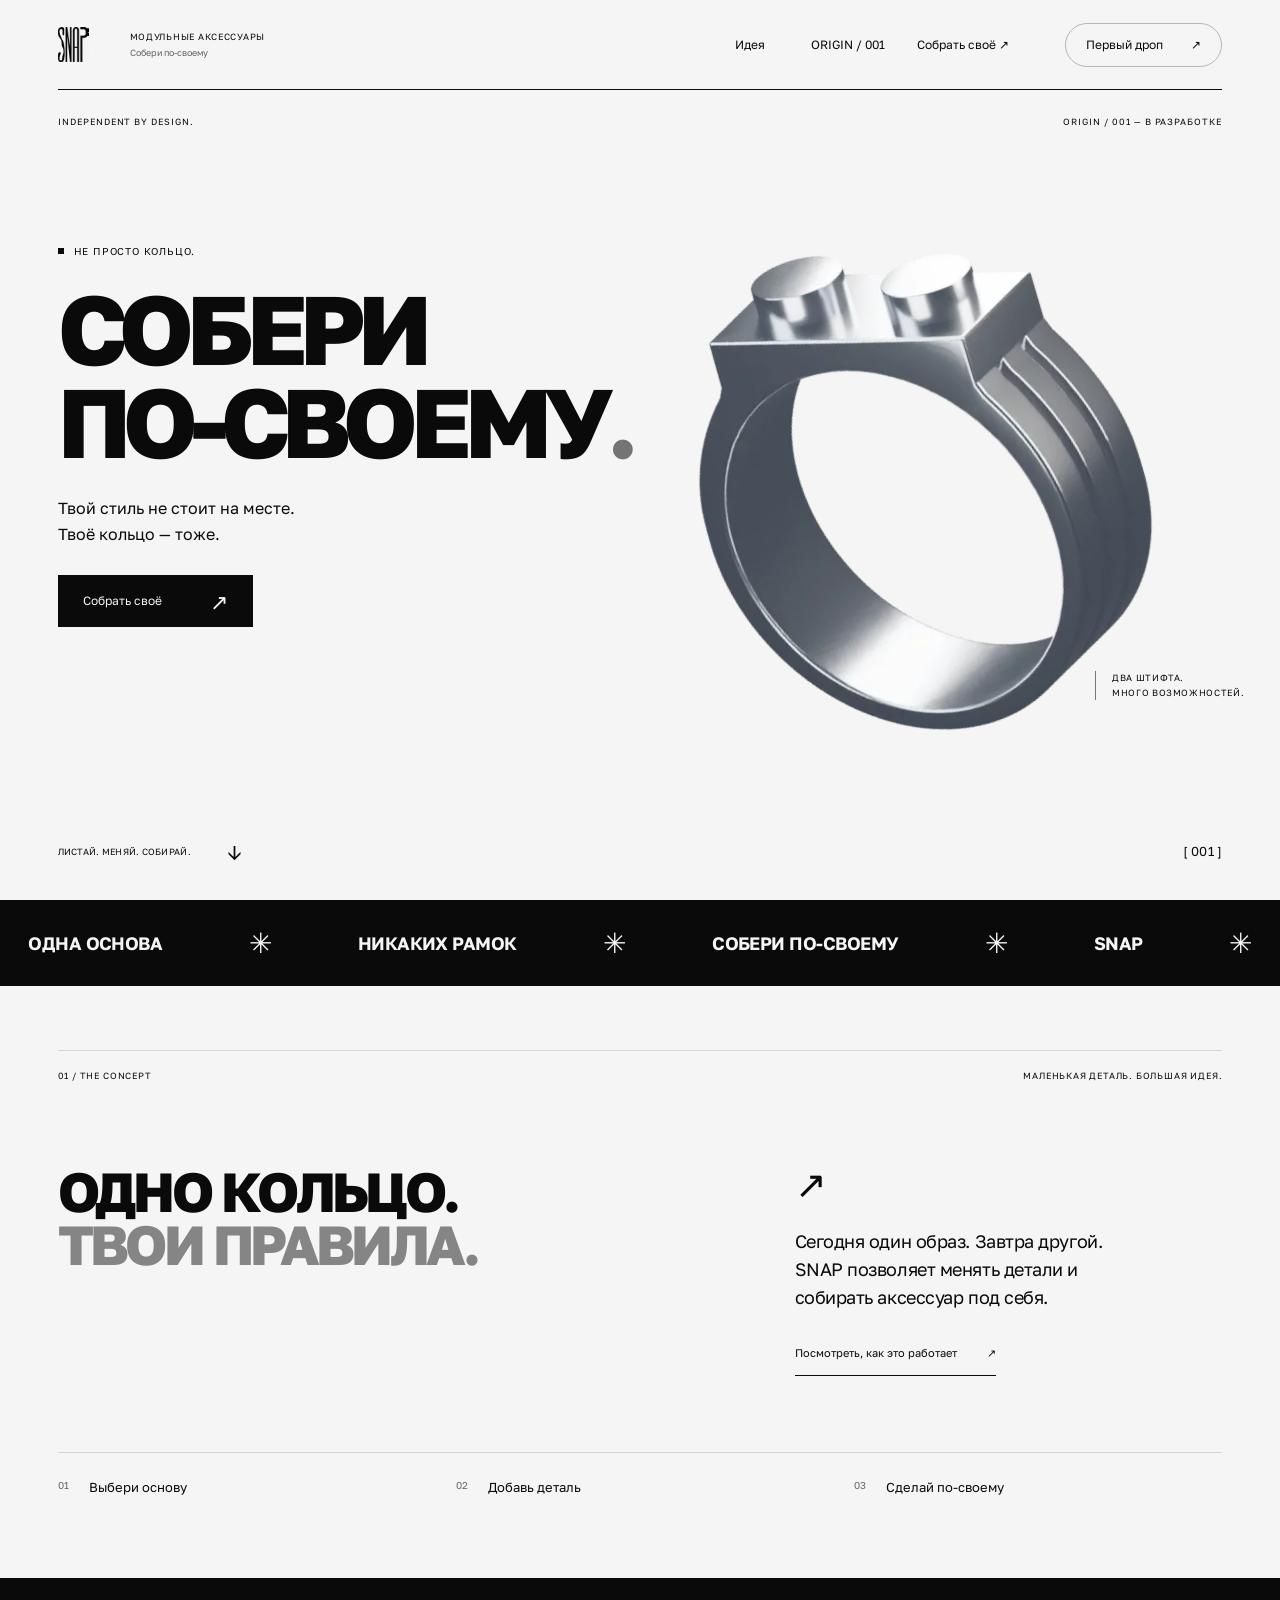
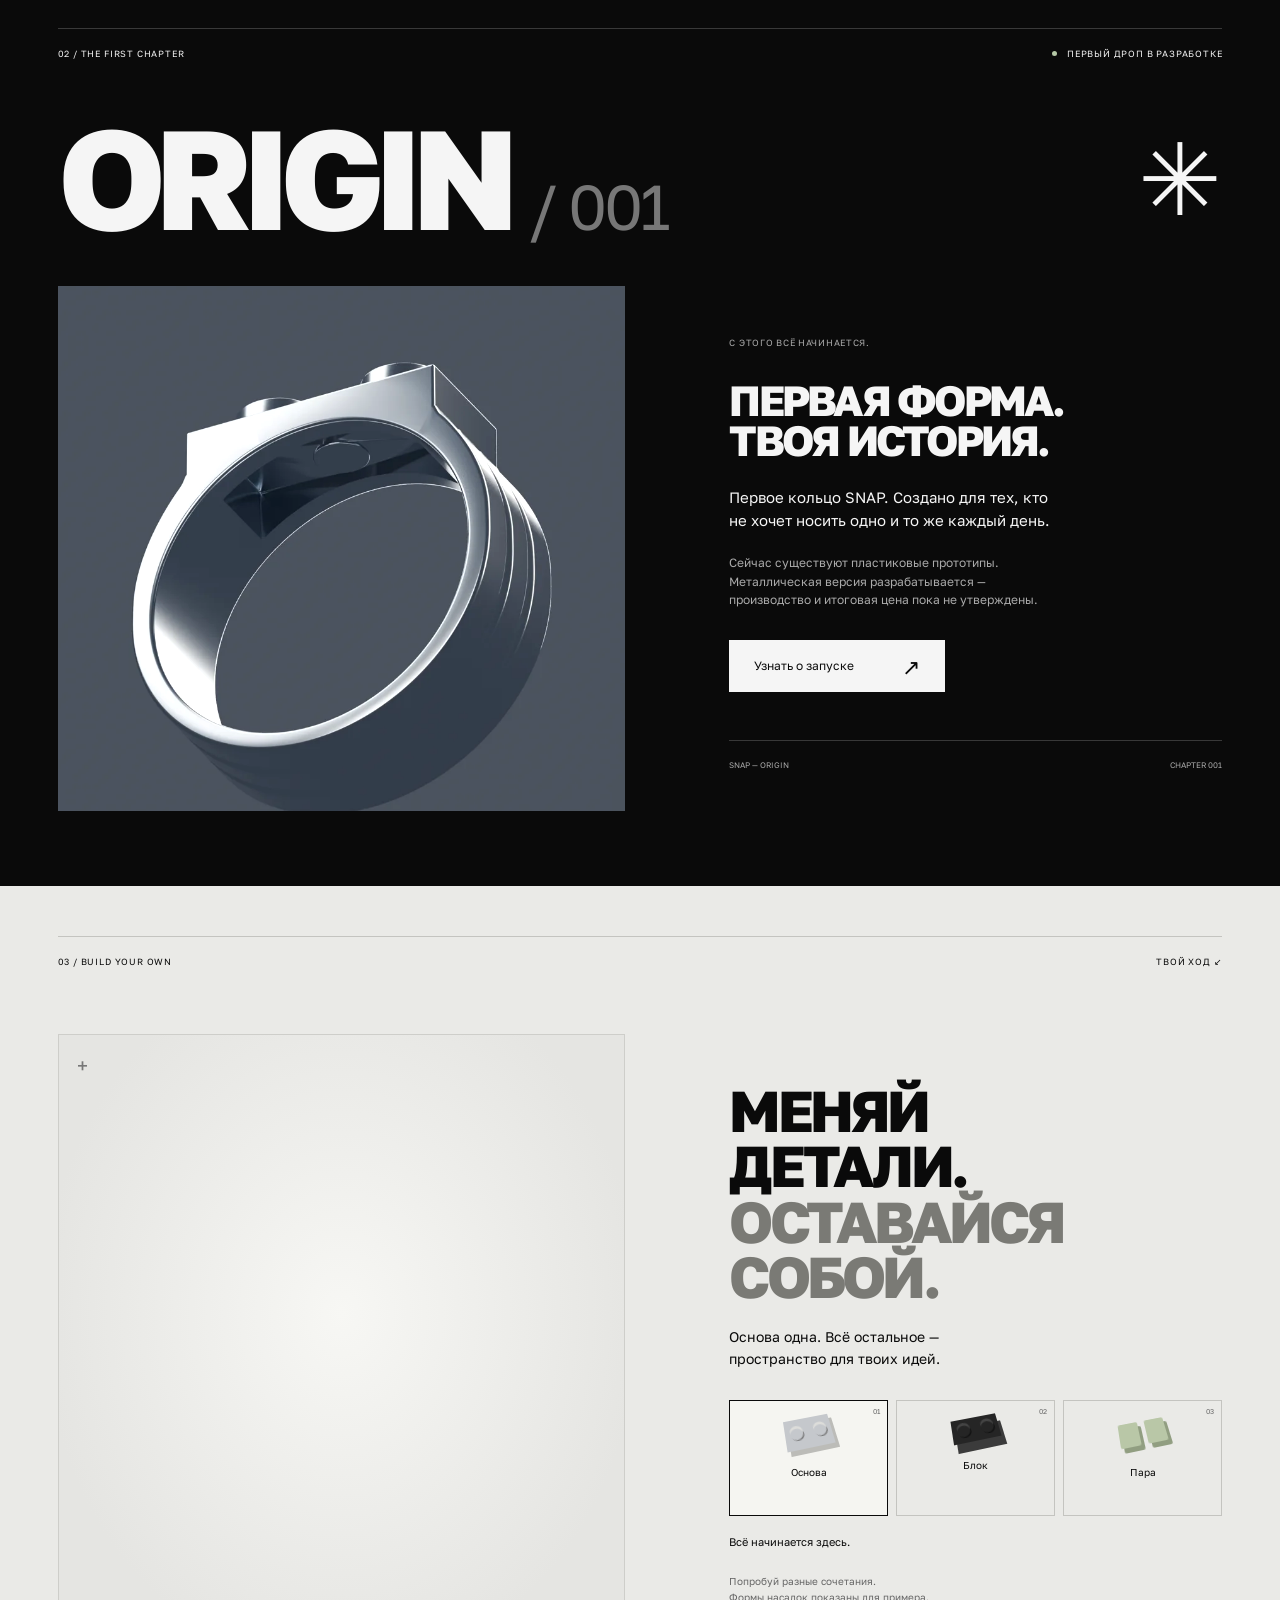
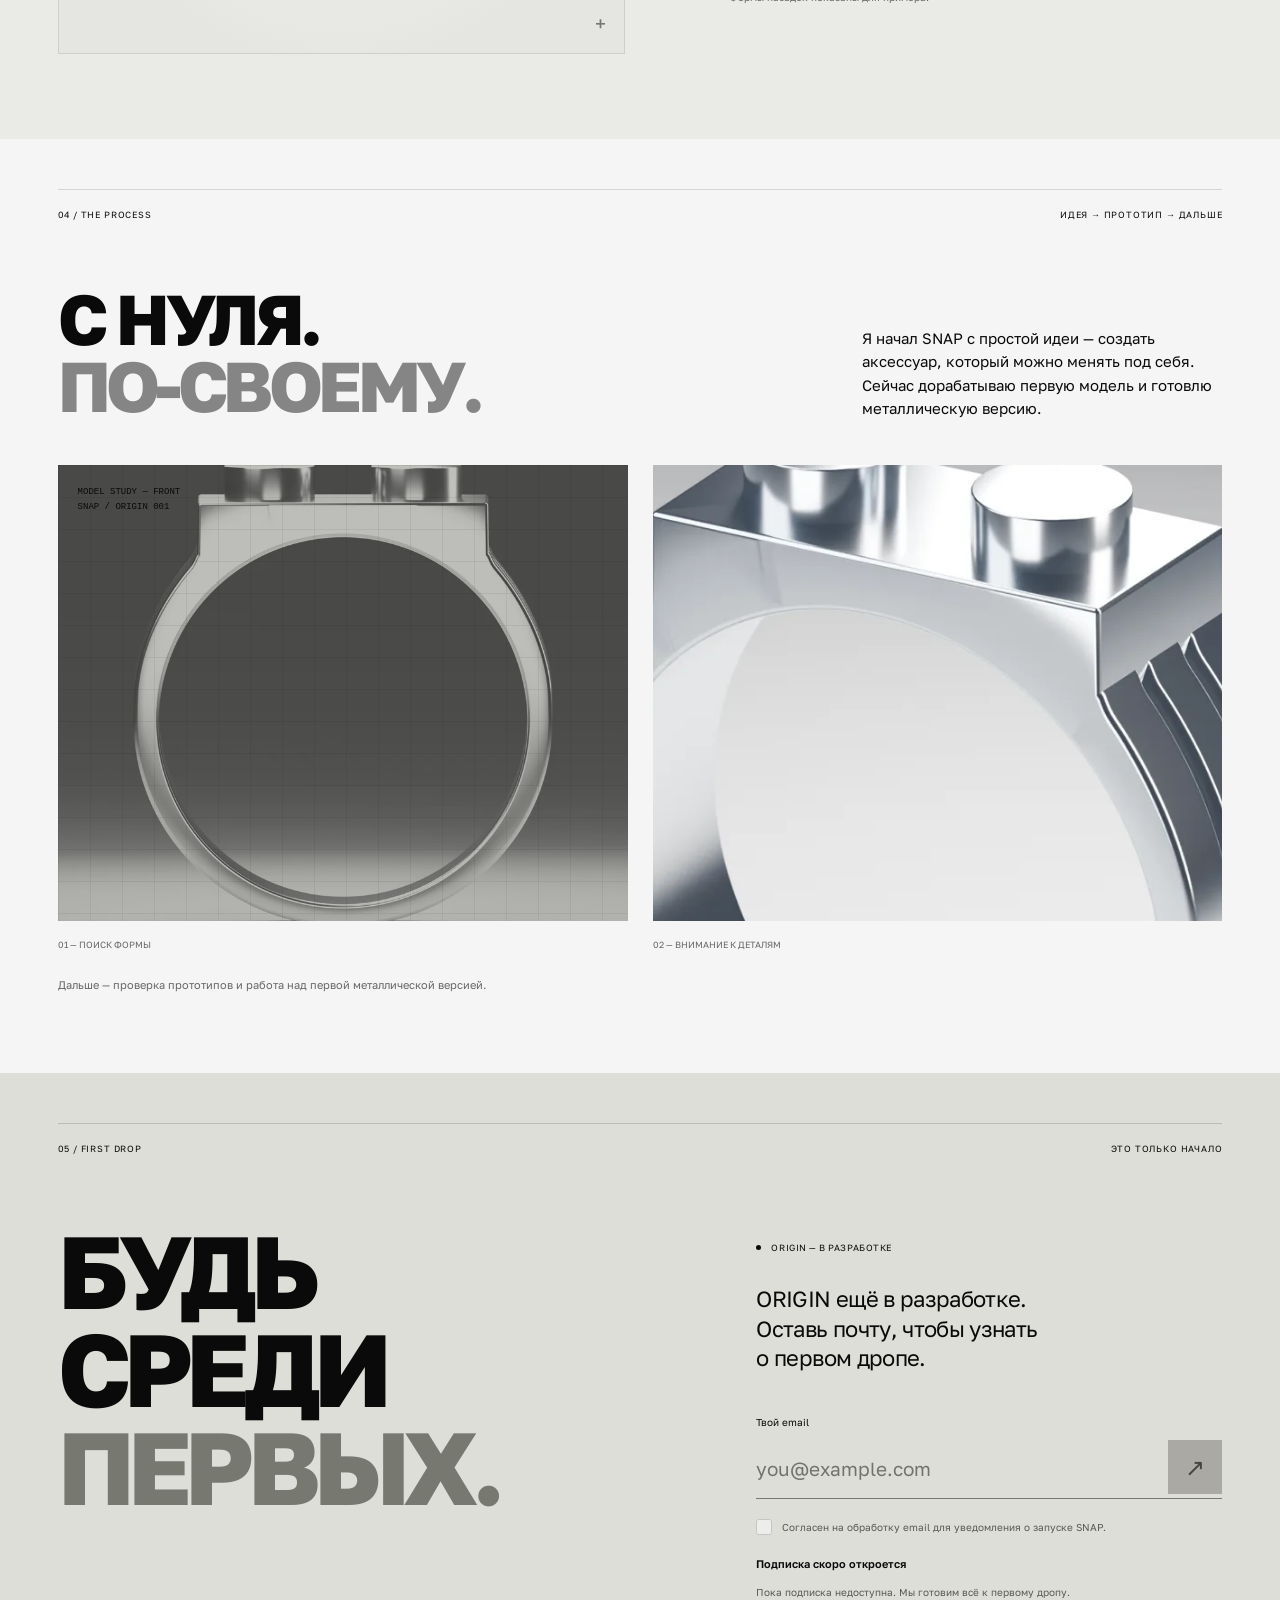
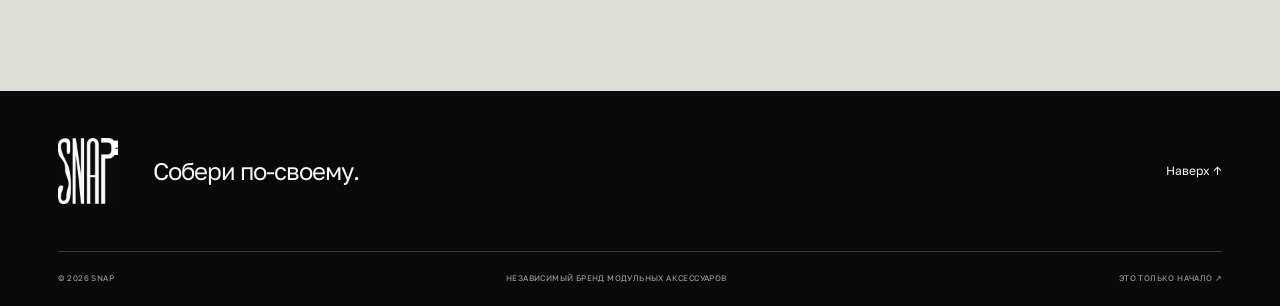
==== commit 84dbffb0: "Simplify public copy and remove technical annotations" ====
--- a/index.html
+++ b/index.html
@@ -1 +1 @@
-<!DOCTYPE html><!--OtinCirKtrtck9UpKI0jC--><html lang="ru"><head><meta charSet="utf-8"/><meta name="viewport" content="width=device-width, initial-scale=1"/><link rel="preload" as="image" href="/media/snap-logo.webp"/><link rel="preload" as="image" href="/media/sequence/base/12.webp" fetchPriority="high"/><link rel="stylesheet" href="/_next/static/css/3ca95ca1a0be7c72.css" data-precedence="next"/><link rel="preload" as="script" fetchPriority="low" href="/_next/static/chunks/webpack-7579f4a6d8541d0e.js"/><script src="/_next/static/chunks/4bd1b696-c023c6e3521b1417.js" async=""></script><script src="/_next/static/chunks/255-2005b055456c798b.js" async=""></script><script src="/_next/static/chunks/main-app-2f1abfb58937e68d.js" async=""></script><script src="/_next/static/chunks/app/page-1aa32970f292a9dd.js" async=""></script><title>SNAP — Собери по-своему</title><meta name="description" content="Независимый бренд модульных аксессуаров. Одно кольцо. Твои правила. Первый дроп ORIGIN в разработке."/><meta name="robots" content="index, follow"/><script src="/_next/static/chunks/polyfills-42372ed130431b0a.js" noModule=""></script></head><body><div hidden=""><!--$--><!--/$--></div><a class="skip-link" href="#concept">Перейти к содержимому</a><header class="header"><a class="brand-mark" href="#top" aria-label="SNAP — в начало"><img src="/media/snap-logo.webp" width="31" height="36" alt="SNAP"/></a><span class="header-caption">МОДУЛЬНЫЕ АКСЕССУАРЫ<br/><span>Собери по-своему</span></span><nav class="navigation" id="main-navigation" aria-label="Основная навигация"><a href="#concept">Идея</a><a href="#origin">ORIGIN / 001</a><a href="#build">Собрать своё ↗</a></nav><a class="header-drop" href="#first-drop">Первый дроп <span>↗</span></a><button class="menu-button" aria-controls="main-navigation" aria-expanded="false" aria-label="Открыть меню">Меню +</button></header><main id="top"><section class="hero"><div class="hero-topline"><span>INDEPENDENT BY DESIGN.</span><span>ORIGIN / 001 — В РАЗРАБОТКЕ</span></div><div class="hero-copy"><div class="eyebrow"><span class="tiny-square"></span> НЕ ПРОСТО КОЛЬЦО.</div><h1>СОБЕРИ<br/>ПО-СВОЕМУ<span class="title-dot">.</span></h1><p>Твой стиль не стоит на месте.<br/>Твоё кольцо — тоже.</p><a class="button button-dark" href="#build">Собрать своё <span>↗</span></a></div><div class="hero-stage" data-ring-stage="hero"><img class="ring-poster ring-sequence" src="/media/sequence/base/12.webp" width="640" height="640" alt="Кольцо SNAP — кадр визуализации цифровой модели" loading="eager" fetchPriority="high" decoding="async"/><span class="product-pin">ДВА ШТИФТА.<br/>МНОГО ВОЗМОЖНОСТЕЙ.</span></div><div class="hero-bottom"><a href="#concept">ЛИСТАЙ. МЕНЯЙ. СОБИРАЙ. <span>↓</span></a><span>3D-визуализация. Металлическая версия в разработке.</span><span class="hero-index">[ 001 ]</span></div></section><div class="ticker" aria-hidden="true"><span>ОДНА ОСНОВА</span><b>✳</b><span>НИКАКИХ РАМОК</span><b>✳</b><span>СОБЕРИ ПО-СВОЕМУ</span><b>✳</b><span>SNAP</span><b>✳</b></div><section id="concept" class="concept section"><div class="section-line"><span>01 / THE CONCEPT</span><span>МАЛЕНЬКАЯ ДЕТАЛЬ. БОЛЬШАЯ ИДЕЯ.</span></div><div class="concept-layout"><h2>ОДНО КОЛЬЦО.<br/><span>ТВОИ ПРАВИЛА.</span></h2><div><span class="concept-icon" aria-hidden="true">↗</span><p>Сегодня один образ. Завтра другой. SNAP позволяет менять детали и собирать аксессуар под себя.</p><a class="text-link" href="#build">Посмотреть, как это работает <span>↗</span></a></div></div><div class="concept-steps"><span><b>01</b> Выбери основу</span><span><b>02</b> Добавь деталь</span><span><b>03</b> Сделай по-своему</span></div></section><section id="origin" class="origin section"><div class="section-line"><span>02 / THE FIRST CHAPTER</span><span class="status-light">ПЕРВЫЙ ДРОП В РАЗРАБОТКЕ</span></div><div class="origin-heading"><h2>ORIGIN<span>/ 001</span></h2><span class="origin-star" aria-hidden="true">✳</span></div><div class="origin-layout"><figure class="origin-image"><img src="/media/inside.webp" width="900" height="900" loading="lazy" alt="Внутренняя сторона кольца SNAP — рендер цифровой модели"/><figcaption>ЦИФРОВАЯ МОДЕЛЬ / ВИЗУАЛИЗАЦИЯ МЕТАЛЛА</figcaption></figure><div class="origin-copy"><span class="eyebrow">С ЭТОГО ВСЁ НАЧИНАЕТСЯ.</span><h3>ПЕРВАЯ ФОРМА.<br/>ТВОЯ ИСТОРИЯ.</h3><p>Первое кольцо SNAP. Создано для тех, кто не хочет носить одно и то же каждый день.</p><p class="muted">Сейчас существуют пластиковые прототипы. Металлическая версия разрабатывается — производство и итоговая цена пока не утверждены.</p><a class="button button-light" href="#first-drop">Узнать о запуске <span>↗</span></a><div class="origin-footnote"><span>SNAP — ORIGIN</span><span>CHAPTER 001</span></div></div></div></section><section class="builder section" id="build" aria-labelledby="build-title"><div class="section-line"><span>03 / BUILD YOUR OWN</span><span>ТВОЙ ХОД ↙</span></div><div class="builder-layout"><div class="builder-stage" data-ring-stage="build"><img class="ring-poster ring-sequence" src="/media/sequence/base/12.webp" width="640" height="640" alt="Кольцо SNAP — кадр визуализации цифровой модели" loading="lazy" fetchPriority="auto" decoding="async"/><div class="stage-cross top-left">+</div><div class="stage-cross bottom-right">+</div><span class="stage-note">3D-ВИЗУАЛИЗАЦИЯ / ORIGIN 001</span></div><div class="builder-controls"><h2 id="build-title">МЕНЯЙ<br/>ДЕТАЛИ.<br/><span>ОСТАВАЙСЯ <br/>СОБОЙ.</span></h2><p>Основа одна. Всё остальное —<br/>пространство для твоих идей.</p><div class="module-picker" role="group" aria-label="Демонстрационные насадки"><button data-module="base" aria-pressed="true" class="module active"><span class="module-shape base" style="--module-color:#c5c8cc"><i></i><i></i></span><span>Основа</span><small>0<!-- -->1</small></button><button data-module="block" aria-pressed="false" class="module"><span class="module-shape block" style="--module-color:#252525"><i></i><i></i></span><span>Блок</span><small>0<!-- -->2</small></button><button data-module="double" aria-pressed="false" class="module"><span class="module-shape double" style="--module-color:#b9c7a7"><i></i><i></i></span><span>Пара</span><small>0<!-- -->3</small></button></div><p class="selected-caption" aria-live="polite">Всё начинается здесь.</p><p class="demo-note">Демонстрация механики, не ассортимент.<br/>Насадки условные и не представлены к продаже.</p></div></div></section><section class="process section" id="process"><div class="section-line"><span>04 / THE PROCESS</span><span>ИДЕЯ → ПРОТОТИП → ДАЛЬШЕ</span></div><div class="process-heading"><h2>С НУЛЯ.<br/><span>ПО-СВОЕМУ.</span></h2><p>Я начал SNAP с простой идеи — создать аксессуар, который можно менять под себя. Сейчас дорабатываю первую модель и готовлю металлическую версию.</p></div><div class="process-grid"><figure><div class="cad-image"><img src="/media/side.webp" width="900" height="900" alt="Боковой ракурс цифровой модели SNAP" loading="lazy"/><span class="cad-grid"></span><span class="cad-label">MODEL STUDY — FRONT<br/>SNAP / ORIGIN 001</span></div><figcaption><span>01 — ПОИСК ФОРМЫ</span><span>Цифровая модель</span></figcaption></figure><figure><div class="detail-image"><img src="/media/hero.webp" width="1200" height="1200" loading="lazy" alt="Детали площадки и штифтов кольца SNAP — 3D-рендер"/></div><figcaption><span>02 — ВНИМАНИЕ К ДЕТАЛЯМ</span><span>3D-рендер</span></figcaption></figure></div><p class="process-note">Это процесс разработки, а не готовый металлический продукт. Дальше — проверка прототипов и работа над первой металлической версией.</p></section><section id="first-drop" class="signup section" aria-labelledby="signup-title"><div class="section-line"><span>05 / FIRST DROP</span><span>ЭТО ТОЛЬКО НАЧАЛО</span></div><div class="signup-layout"><h2 id="signup-title">БУДЬ<br/>СРЕДИ<br/><span>ПЕРВЫХ.</span></h2><div class="signup-content"><span class="status-light">ORIGIN — В РАЗРАБОТКЕ</span><p>ORIGIN ещё в разработке.<br/>Оставь почту, чтобы узнать<br/>о первом дропе.</p><form aria-busy="false"><label for="email">Твой email</label><div class="email-row"><input id="email" type="email" autoComplete="email" placeholder="you@example.com" required="" disabled="" name="email"/><button type="submit" disabled="" aria-label="Подписаться на первый дроп">↗</button></div><div class="honeypot" aria-hidden="true"><label>Ваш сайт<input tabindex="-1" autoComplete="off" name="website"/></label></div><label class="consent"><input type="checkbox" required="" disabled="" name="consent"/><span>Согласен на обработку email для уведомления о запуске SNAP.</span></label><p class="form-status" role="status">Интеграция ожидает настройки</p><p class="privacy-note">Сейчас адреса не собираются. Подписка станет доступна после подключения сервиса и публикации политики обработки персональных данных.</p></form></div></div></section></main><footer class="footer"><div class="footer-top"><a href="#top" aria-label="SNAP — в начало"><img src="/media/snap-logo.webp" width="72" height="80" alt="SNAP"/></a><p>Собери по-своему.</p><a class="back-top" href="#top">Наверх ↑</a></div><div class="footer-bottom"><span>© <!-- -->2026<!-- --> SNAP</span><span>НЕЗАВИСИМЫЙ БРЕНД МОДУЛЬНЫХ АКСЕССУАРОВ</span><span>ЭТО ТОЛЬКО НАЧАЛО ↗</span></div></footer><!--$--><!--/$--><script src="/_next/static/chunks/webpack-7579f4a6d8541d0e.js" id="_R_" async=""></script><script>(self.__next_f=self.__next_f||[]).push([0])</script><script>self.__next_f.push([1,"1:\"$Sreact.fragment\"\n2:I[9766,[],\"\"]\n3:I[8924,[],\"\"]\n4:I[1398,[\"974\",\"static/chunks/app/page-1aa32970f292a9dd.js\"],\"default\"]\n5:I[3861,[\"974\",\"static/chunks/app/page-1aa32970f292a9dd.js\"],\"default\"]\ne:I[7150,[],\"\"]\n:HL[\"/_next/static/css/3ca95ca1a0be7c72.css\",\"style\"]\n"])</script><script>self.__next_f.push([1,"0:{\"P\":null,\"b\":\"OtinCirKtrtck9UpKI0jC\",\"p\":\"\",\"c\":[\"\",\"\"],\"i\":false,\"f\":[[[\"\",{\"children\":[\"__PAGE__\",{}]},\"$undefined\",\"$undefined\",true],[\"\",[\"$\",\"$1\",\"c\",{\"children\":[[[\"$\",\"link\",\"0\",{\"rel\":\"stylesheet\",\"href\":\"/_next/static/css/3ca95ca1a0be7c72.css\",\"precedence\":\"next\",\"crossOrigin\":\"$undefined\",\"nonce\":\"$undefined\"}]],[\"$\",\"html\",null,{\"lang\":\"ru\",\"children\":[\"$\",\"body\",null,{\"children\":[\"$\",\"$L2\",null,{\"parallelRouterKey\":\"children\",\"error\":\"$undefined\",\"errorStyles\":\"$undefined\",\"errorScripts\":\"$undefined\",\"template\":[\"$\",\"$L3\",null,{}],\"templateStyles\":\"$undefined\",\"templateScripts\":\"$undefined\",\"notFound\":[[[\"$\",\"title\",null,{\"children\":\"404: This page could not be found.\"}],[\"$\",\"div\",null,{\"style\":{\"fontFamily\":\"system-ui,\\\"Segoe UI\\\",Roboto,Helvetica,Arial,sans-serif,\\\"Apple Color Emoji\\\",\\\"Segoe UI Emoji\\\"\",\"height\":\"100vh\",\"textAlign\":\"center\",\"display\":\"flex\",\"flexDirection\":\"column\",\"alignItems\":\"center\",\"justifyContent\":\"center\"},\"children\":[\"$\",\"div\",null,{\"children\":[[\"$\",\"style\",null,{\"dangerouslySetInnerHTML\":{\"__html\":\"body{color:#000;background:#fff;margin:0}.next-error-h1{border-right:1px solid rgba(0,0,0,.3)}@media (prefers-color-scheme:dark){body{color:#fff;background:#000}.next-error-h1{border-right:1px solid rgba(255,255,255,.3)}}\"}}],[\"$\",\"h1\",null,{\"className\":\"next-error-h1\",\"style\":{\"display\":\"inline-block\",\"margin\":\"0 20px 0 0\",\"padding\":\"0 23px 0 0\",\"fontSize\":24,\"fontWeight\":500,\"verticalAlign\":\"top\",\"lineHeight\":\"49px\"},\"children\":404}],[\"$\",\"div\",null,{\"style\":{\"display\":\"inline-block\"},\"children\":[\"$\",\"h2\",null,{\"style\":{\"fontSize\":14,\"fontWeight\":400,\"lineHeight\":\"49px\",\"margin\":0},\"children\":\"This page could not be found.\"}]}]]}]}]],[]],\"forbidden\":\"$undefined\",\"unauthorized\":\"$undefined\"}]}]}]]}],{\"children\":[\"__PAGE__\",[\"$\",\"$1\",\"c\",{\"children\":[[[\"$\",\"a\",null,{\"className\":\"skip-link\",\"href\":\"#concept\",\"children\":\"Перейти к содержимому\"}],[\"$\",\"$L4\",null,{}],[\"$\",\"main\",null,{\"id\":\"top\",\"children\":[[\"$\",\"section\",null,{\"className\":\"hero\",\"children\":[[\"$\",\"div\",null,{\"className\":\"hero-topline\",\"children\":[[\"$\",\"span\",null,{\"children\":\"INDEPENDENT BY DESIGN.\"}],[\"$\",\"span\",null,{\"children\":\"ORIGIN / 001 — В РАЗРАБОТКЕ\"}]]}],[\"$\",\"div\",null,{\"className\":\"hero-copy\",\"children\":[[\"$\",\"div\",null,{\"className\":\"eyebrow\",\"children\":[[\"$\",\"span\",null,{\"className\":\"tiny-square\"}],\" НЕ ПРОСТО КОЛЬЦО.\"]}],[\"$\",\"h1\",null,{\"children\":[\"СОБЕРИ\",[\"$\",\"br\",null,{}],\"ПО-СВОЕМУ\",[\"$\",\"span\",null,{\"className\":\"title-dot\",\"children\":\".\"}]]}],[\"$\",\"p\",null,{\"children\":[\"Твой стиль не стоит на месте.\",[\"$\",\"br\",null,{}],\"Твоё кольцо — тоже.\"]}],[\"$\",\"a\",null,{\"className\":\"button button-dark\",\"href\":\"#build\",\"children\":[\"Собрать своё \",[\"$\",\"span\",null,{\"children\":\"↗\"}]]}]]}],[\"$\",\"div\",null,{\"className\":\"hero-stage\",\"data-ring-stage\":\"hero\",\"children\":[[\"$\",\"$L5\",null,{\"hero\":true}],[\"$\",\"span\",null,{\"className\":\"product-pin\",\"children\":[\"ДВА ШТИФТА.\",[\"$\",\"br\",null,{}],\"МНОГО ВОЗМОЖНОСТЕЙ.\"]}]]}],[\"$\",\"div\",null,{\"className\":\"hero-bottom\",\"children\":[[\"$\",\"a\",null,{\"href\":\"#concept\",\"children\":[\"ЛИСТАЙ. МЕНЯЙ. СОБИРАЙ. \",[\"$\",\"span\",null,{\"children\":\"↓\"}]]}],[\"$\",\"span\",null,{\"children\":\"3D-визуализация. Металлическая версия в разработке.\"}],[\"$\",\"span\",null,{\"className\":\"hero-index\",\"children\":\"[ 001 ]\"}]]}]]}],[\"$\",\"div\",null,{\"className\":\"ticker\",\"aria-hidden\":\"true\",\"children\":[[\"$\",\"span\",null,{\"children\":\"ОДНА ОСНОВА\"}],[\"$\",\"b\",null,{\"children\":\"✳\"}],[\"$\",\"span\",null,{\"children\":\"НИКАКИХ РАМОК\"}],[\"$\",\"b\",null,{\"children\":\"✳\"}],[\"$\",\"span\",null,{\"children\":\"СОБЕРИ ПО-СВОЕМУ\"}],[\"$\",\"b\",null,{\"children\":\"✳\"}],[\"$\",\"span\",null,{\"children\":\"SNAP\"}],[\"$\",\"b\",null,{\"children\":\"✳\"}]]}],[\"$\",\"section\",null,{\"id\":\"concept\",\"className\":\"concept section\",\"children\":[[\"$\",\"div\",null,{\"className\":\"section-line\",\"children\":[[\"$\",\"span\",null,{\"children\":\"01 / THE CONCEPT\"}],[\"$\",\"span\",null,{\"children\":\"МАЛЕНЬКАЯ ДЕТАЛЬ. БОЛЬШАЯ ИДЕЯ.\"}]]}],[\"$\",\"div\",null,{\"className\":\"concept-layout\",\"children\":[[\"$\",\"h2\",null,{\"children\":[\"ОДНО КОЛЬЦО.\",[\"$\",\"br\",null,{}],[\"$\",\"span\",null,{\"children\":\"ТВОИ ПРАВИЛА.\"}]]}],[\"$\",\"div\",null,{\"children\":[[\"$\",\"span\",null,{\"className\":\"concept-icon\",\"aria-hidden\":\"true\",\"children\":\"↗\"}],[\"$\",\"p\",null,{\"children\":\"Сегодня один образ. Завтра другой. SNAP позволяет менять детали и собирать аксессуар под себя.\"}],[\"$\",\"a\",null,{\"className\":\"text-link\",\"href\":\"#build\",\"children\":[\"Посмотреть, как это работает \",[\"$\",\"span\",null,{\"children\":\"↗\"}]]}]]}]]}],[\"$\",\"div\",null,{\"className\":\"concept-steps\",\"children\":[[\"$\",\"span\",null,{\"children\":[[\"$\",\"b\",null,{\"children\":\"01\"}],\" Выбери основу\"]}],[\"$\",\"span\",null,{\"children\":[[\"$\",\"b\",null,{\"children\":\"02\"}],\" Добавь деталь\"]}],[\"$\",\"span\",null,{\"children\":[[\"$\",\"b\",null,{\"children\":\"03\"}],\" Сделай по-своему\"]}]]}]]}],[\"$\",\"section\",null,{\"id\":\"origin\",\"className\":\"origin section\",\"children\":[[\"$\",\"div\",null,{\"className\":\"section-line\",\"children\":[[\"$\",\"span\",null,{\"children\":\"02 / THE FIRST CHAPTER\"}],[\"$\",\"span\",null,{\"className\":\"status-light\",\"children\":\"ПЕРВЫЙ ДРОП В РАЗРАБОТКЕ\"}]]}],\"$L6\",\"$L7\"]}],\"$L8\",\"$L9\",\"$La\"]}],\"$Lb\"],null,\"$Lc\"]}],{},null,false]},null,false],\"$Ld\",false]],\"m\":\"$undefined\",\"G\":[\"$e\",[]],\"s\":false,\"S\":true}\n"])</script><script>self.__next_f.push([1,"f:I[2644,[\"974\",\"static/chunks/app/page-1aa32970f292a9dd.js\"],\"default\"]\n10:I[7546,[\"974\",\"static/chunks/app/page-1aa32970f292a9dd.js\"],\"default\"]\n11:I[4431,[],\"OutletBoundary\"]\n13:I[5278,[],\"AsyncMetadataOutlet\"]\n15:I[4431,[],\"ViewportBoundary\"]\n17:I[4431,[],\"MetadataBoundary\"]\n18:\"$Sreact.suspense\"\n6:[\"$\",\"div\",null,{\"className\":\"origin-heading\",\"children\":[[\"$\",\"h2\",null,{\"children\":[\"ORIGIN\",[\"$\",\"span\",null,{\"children\":\"/ 001\"}]]}],[\"$\",\"span\",null,{\"className\":\"origin-star\",\"aria-hidden\":\"true\",\"children\":\"✳\"}]]}]\n"])</script><script>self.__next_f.push([1,"7:[\"$\",\"div\",null,{\"className\":\"origin-layout\",\"children\":[[\"$\",\"figure\",null,{\"className\":\"origin-image\",\"children\":[[\"$\",\"img\",null,{\"src\":\"/media/inside.webp\",\"width\":\"900\",\"height\":\"900\",\"loading\":\"lazy\",\"alt\":\"Внутренняя сторона кольца SNAP — рендер цифровой модели\"}],[\"$\",\"figcaption\",null,{\"children\":\"ЦИФРОВАЯ МОДЕЛЬ / ВИЗУАЛИЗАЦИЯ МЕТАЛЛА\"}]]}],[\"$\",\"div\",null,{\"className\":\"origin-copy\",\"children\":[[\"$\",\"span\",null,{\"className\":\"eyebrow\",\"children\":\"С ЭТОГО ВСЁ НАЧИНАЕТСЯ.\"}],[\"$\",\"h3\",null,{\"children\":[\"ПЕРВАЯ ФОРМА.\",[\"$\",\"br\",null,{}],\"ТВОЯ ИСТОРИЯ.\"]}],[\"$\",\"p\",null,{\"children\":\"Первое кольцо SNAP. Создано для тех, кто не хочет носить одно и то же каждый день.\"}],[\"$\",\"p\",null,{\"className\":\"muted\",\"children\":\"Сейчас существуют пластиковые прототипы. Металлическая версия разрабатывается — производство и итоговая цена пока не утверждены.\"}],[\"$\",\"a\",null,{\"className\":\"button button-light\",\"href\":\"#first-drop\",\"children\":[\"Узнать о запуске \",[\"$\",\"span\",null,{\"children\":\"↗\"}]]}],[\"$\",\"div\",null,{\"className\":\"origin-footnote\",\"children\":[[\"$\",\"span\",null,{\"children\":\"SNAP — ORIGIN\"}],[\"$\",\"span\",null,{\"children\":\"CHAPTER 001\"}]]}]]}]]}]\n"])</script><script>self.__next_f.push([1,"8:[\"$\",\"$Lf\",null,{}]\n"])</script><script>self.__next_f.push([1,"9:[\"$\",\"section\",null,{\"className\":\"process section\",\"id\":\"process\",\"children\":[[\"$\",\"div\",null,{\"className\":\"section-line\",\"children\":[[\"$\",\"span\",null,{\"children\":\"04 / THE PROCESS\"}],[\"$\",\"span\",null,{\"children\":\"ИДЕЯ → ПРОТОТИП → ДАЛЬШЕ\"}]]}],[\"$\",\"div\",null,{\"className\":\"process-heading\",\"children\":[[\"$\",\"h2\",null,{\"children\":[\"С НУЛЯ.\",[\"$\",\"br\",null,{}],[\"$\",\"span\",null,{\"children\":\"ПО-СВОЕМУ.\"}]]}],[\"$\",\"p\",null,{\"children\":\"Я начал SNAP с простой идеи — создать аксессуар, который можно менять под себя. Сейчас дорабатываю первую модель и готовлю металлическую версию.\"}]]}],[\"$\",\"div\",null,{\"className\":\"process-grid\",\"children\":[[\"$\",\"figure\",null,{\"children\":[[\"$\",\"div\",null,{\"className\":\"cad-image\",\"children\":[[\"$\",\"img\",null,{\"src\":\"/media/side.webp\",\"width\":\"900\",\"height\":\"900\",\"alt\":\"Боковой ракурс цифровой модели SNAP\",\"loading\":\"lazy\"}],[\"$\",\"span\",null,{\"className\":\"cad-grid\"}],[\"$\",\"span\",null,{\"className\":\"cad-label\",\"children\":[\"MODEL STUDY — FRONT\",[\"$\",\"br\",null,{}],\"SNAP / ORIGIN 001\"]}]]}],[\"$\",\"figcaption\",null,{\"children\":[[\"$\",\"span\",null,{\"children\":\"01 — ПОИСК ФОРМЫ\"}],[\"$\",\"span\",null,{\"children\":\"Цифровая модель\"}]]}]]}],[\"$\",\"figure\",null,{\"children\":[[\"$\",\"div\",null,{\"className\":\"detail-image\",\"children\":[\"$\",\"img\",null,{\"src\":\"/media/hero.webp\",\"width\":\"1200\",\"height\":\"1200\",\"loading\":\"lazy\",\"alt\":\"Детали площадки и штифтов кольца SNAP — 3D-рендер\"}]}],[\"$\",\"figcaption\",null,{\"children\":[[\"$\",\"span\",null,{\"children\":\"02 — ВНИМАНИЕ К ДЕТАЛЯМ\"}],[\"$\",\"span\",null,{\"children\":\"3D-рендер\"}]]}]]}]]}],[\"$\",\"p\",null,{\"className\":\"process-note\",\"children\":\"Это процесс разработки, а не готовый металлический продукт. Дальше — проверка прототипов и работа над первой металлической версией.\"}]]}]\n"])</script><script>self.__next_f.push([1,"a:[\"$\",\"$L10\",null,{}]\nb:[\"$\",\"footer\",null,{\"className\":\"footer\",\"children\":[[\"$\",\"div\",null,{\"className\":\"footer-top\",\"children\":[[\"$\",\"a\",null,{\"href\":\"#top\",\"aria-label\":\"SNAP — в начало\",\"children\":[\"$\",\"img\",null,{\"src\":\"/media/snap-logo.webp\",\"width\":\"72\",\"height\":\"80\",\"alt\":\"SNAP\"}]}],[\"$\",\"p\",null,{\"children\":\"Собери по-своему.\"}],[\"$\",\"a\",null,{\"className\":\"back-top\",\"href\":\"#top\",\"children\":\"Наверх ↑\"}]]}],[\"$\",\"div\",null,{\"className\":\"footer-bottom\",\"children\":[[\"$\",\"span\",null,{\"children\":[\"© \",2026,\" SNAP\"]}],[\"$\",\"span\",null,{\"children\":\"НЕЗАВИСИМЫЙ БРЕНД МОДУЛЬНЫХ АКСЕССУАРОВ\"}],[\"$\",\"span\",null,{\"children\":\"ЭТО ТОЛЬКО НАЧАЛО ↗\"}]]}]]}]\nc:[\"$\",\"$L11\",null,{\"children\":[\"$L12\",[\"$\",\"$L13\",null,{\"promise\":\"$@14\"}]]}]\nd:[\"$\",\"$1\",\"h\",{\"children\":[null,[[\"$\",\"$L15\",null,{\"children\":\"$L16\"}],null],[\"$\",\"$L17\",null,{\"children\":[\"$\",\"div\",null,{\"hidden\":true,\"children\":[\"$\",\"$18\",null,{\"fallback\":null,\"children\":\"$L19\"}]}]}]]}]\n"])</script><script>self.__next_f.push([1,"16:[[\"$\",\"meta\",\"0\",{\"charSet\":\"utf-8\"}],[\"$\",\"meta\",\"1\",{\"name\":\"viewport\",\"content\":\"width=device-width, initial-scale=1\"}]]\n12:null\n"])</script><script>self.__next_f.push([1,"14:{\"metadata\":[[\"$\",\"title\",\"0\",{\"children\":\"SNAP — Собери по-своему\"}],[\"$\",\"meta\",\"1\",{\"name\":\"description\",\"content\":\"Независимый бренд модульных аксессуаров. Одно кольцо. Твои правила. Первый дроп ORIGIN в разработке.\"}],[\"$\",\"meta\",\"2\",{\"name\":\"robots\",\"content\":\"index, follow\"}]],\"error\":null,\"digest\":\"$undefined\"}\n"])</script><script>self.__next_f.push([1,"19:\"$14:metadata\"\n"])</script></body></html>+<!DOCTYPE html><!--YrYN7Cyhni5WQtV5L6q1K--><html lang="ru"><head><meta charSet="utf-8"/><meta name="viewport" content="width=device-width, initial-scale=1"/><link rel="preload" as="image" href="/media/snap-logo.webp"/><link rel="preload" as="image" href="/media/sequence/base/12.webp" fetchPriority="high"/><link rel="stylesheet" href="/_next/static/css/3ca95ca1a0be7c72.css" data-precedence="next"/><link rel="preload" as="script" fetchPriority="low" href="/_next/static/chunks/webpack-7579f4a6d8541d0e.js"/><script src="/_next/static/chunks/4bd1b696-c023c6e3521b1417.js" async=""></script><script src="/_next/static/chunks/255-2005b055456c798b.js" async=""></script><script src="/_next/static/chunks/main-app-2f1abfb58937e68d.js" async=""></script><script src="/_next/static/chunks/app/page-9b9e7bdd69a9b8ee.js" async=""></script><title>SNAP — Собери по-своему</title><meta name="description" content="Независимый бренд модульных аксессуаров. Одно кольцо. Твои правила. Первый дроп ORIGIN в разработке."/><meta name="robots" content="index, follow"/><script src="/_next/static/chunks/polyfills-42372ed130431b0a.js" noModule=""></script></head><body><div hidden=""><!--$--><!--/$--></div><a class="skip-link" href="#concept">Перейти к содержимому</a><header class="header"><a class="brand-mark" href="#top" aria-label="SNAP — в начало"><img src="/media/snap-logo.webp" width="31" height="36" alt="SNAP"/></a><span class="header-caption">МОДУЛЬНЫЕ АКСЕССУАРЫ<br/><span>Собери по-своему</span></span><nav class="navigation" id="main-navigation" aria-label="Основная навигация"><a href="#concept">Идея</a><a href="#origin">ORIGIN / 001</a><a href="#build">Собрать своё ↗</a></nav><a class="header-drop" href="#first-drop">Первый дроп <span>↗</span></a><button class="menu-button" aria-controls="main-navigation" aria-expanded="false" aria-label="Открыть меню">Меню +</button></header><main id="top"><section class="hero"><div class="hero-topline"><span>INDEPENDENT BY DESIGN.</span><span>ORIGIN / 001 — В РАЗРАБОТКЕ</span></div><div class="hero-copy"><div class="eyebrow"><span class="tiny-square"></span> НЕ ПРОСТО КОЛЬЦО.</div><h1>СОБЕРИ<br/>ПО-СВОЕМУ<span class="title-dot">.</span></h1><p>Твой стиль не стоит на месте.<br/>Твоё кольцо — тоже.</p><a class="button button-dark" href="#build">Собрать своё <span>↗</span></a></div><div class="hero-stage" data-ring-stage="hero"><img class="ring-poster ring-sequence" src="/media/sequence/base/12.webp" width="640" height="640" alt="Кольцо SNAP — кадр визуализации цифровой модели" loading="eager" fetchPriority="high" decoding="async"/><span class="product-pin">ДВА ШТИФТА.<br/>МНОГО ВОЗМОЖНОСТЕЙ.</span></div><div class="hero-bottom"><a href="#concept">ЛИСТАЙ. МЕНЯЙ. СОБИРАЙ. <span>↓</span></a><span class="hero-index">[ 001 ]</span></div></section><div class="ticker" aria-hidden="true"><span>ОДНА ОСНОВА</span><b>✳</b><span>НИКАКИХ РАМОК</span><b>✳</b><span>СОБЕРИ ПО-СВОЕМУ</span><b>✳</b><span>SNAP</span><b>✳</b></div><section id="concept" class="concept section"><div class="section-line"><span>01 / THE CONCEPT</span><span>МАЛЕНЬКАЯ ДЕТАЛЬ. БОЛЬШАЯ ИДЕЯ.</span></div><div class="concept-layout"><h2>ОДНО КОЛЬЦО.<br/><span>ТВОИ ПРАВИЛА.</span></h2><div><span class="concept-icon" aria-hidden="true">↗</span><p>Сегодня один образ. Завтра другой. SNAP позволяет менять детали и собирать аксессуар под себя.</p><a class="text-link" href="#build">Посмотреть, как это работает <span>↗</span></a></div></div><div class="concept-steps"><span><b>01</b> Выбери основу</span><span><b>02</b> Добавь деталь</span><span><b>03</b> Сделай по-своему</span></div></section><section id="origin" class="origin section"><div class="section-line"><span>02 / THE FIRST CHAPTER</span><span class="status-light">ПЕРВЫЙ ДРОП В РАЗРАБОТКЕ</span></div><div class="origin-heading"><h2>ORIGIN<span>/ 001</span></h2><span class="origin-star" aria-hidden="true">✳</span></div><div class="origin-layout"><figure class="origin-image"><img src="/media/inside.webp" width="900" height="900" loading="lazy" alt="Внутренняя сторона кольца SNAP — рендер цифровой модели"/></figure><div class="origin-copy"><span class="eyebrow">С ЭТОГО ВСЁ НАЧИНАЕТСЯ.</span><h3>ПЕРВАЯ ФОРМА.<br/>ТВОЯ ИСТОРИЯ.</h3><p>Первое кольцо SNAP. Создано для тех, кто не хочет носить одно и то же каждый день.</p><p class="muted">Сейчас существуют пластиковые прототипы. Металлическая версия разрабатывается — производство и итоговая цена пока не утверждены.</p><a class="button button-light" href="#first-drop">Узнать о запуске <span>↗</span></a><div class="origin-footnote"><span>SNAP — ORIGIN</span><span>CHAPTER 001</span></div></div></div></section><section class="builder section" id="build" aria-labelledby="build-title"><div class="section-line"><span>03 / BUILD YOUR OWN</span><span>ТВОЙ ХОД ↙</span></div><div class="builder-layout"><div class="builder-stage" data-ring-stage="build"><img class="ring-poster ring-sequence" src="/media/sequence/base/12.webp" width="640" height="640" alt="Кольцо SNAP — кадр визуализации цифровой модели" loading="lazy" fetchPriority="auto" decoding="async"/><div class="stage-cross top-left">+</div><div class="stage-cross bottom-right">+</div></div><div class="builder-controls"><h2 id="build-title">МЕНЯЙ<br/>ДЕТАЛИ.<br/><span>ОСТАВАЙСЯ <br/>СОБОЙ.</span></h2><p>Основа одна. Всё остальное —<br/>пространство для твоих идей.</p><div class="module-picker" role="group" aria-label="Демонстрационные насадки"><button data-module="base" aria-pressed="true" class="module active"><span class="module-shape base" style="--module-color:#c5c8cc"><i></i><i></i></span><span>Основа</span><small>0<!-- -->1</small></button><button data-module="block" aria-pressed="false" class="module"><span class="module-shape block" style="--module-color:#252525"><i></i><i></i></span><span>Блок</span><small>0<!-- -->2</small></button><button data-module="double" aria-pressed="false" class="module"><span class="module-shape double" style="--module-color:#b9c7a7"><i></i><i></i></span><span>Пара</span><small>0<!-- -->3</small></button></div><p class="selected-caption" aria-live="polite">Всё начинается здесь.</p><p class="demo-note">Попробуй разные сочетания.<br/>Формы насадок показаны для примера.</p></div></div></section><section class="process section" id="process"><div class="section-line"><span>04 / THE PROCESS</span><span>ИДЕЯ → ПРОТОТИП → ДАЛЬШЕ</span></div><div class="process-heading"><h2>С НУЛЯ.<br/><span>ПО-СВОЕМУ.</span></h2><p>Я начал SNAP с простой идеи — создать аксессуар, который можно менять под себя. Сейчас дорабатываю первую модель и готовлю металлическую версию.</p></div><div class="process-grid"><figure><div class="cad-image"><img src="/media/side.webp" width="900" height="900" alt="Боковой ракурс цифровой модели SNAP" loading="lazy"/><span class="cad-grid"></span><span class="cad-label">MODEL STUDY — FRONT<br/>SNAP / ORIGIN 001</span></div><figcaption><span>01 — ПОИСК ФОРМЫ</span></figcaption></figure><figure><div class="detail-image"><img src="/media/hero.webp" width="1200" height="1200" loading="lazy" alt="Детали площадки и штифтов кольца SNAP — 3D-рендер"/></div><figcaption><span>02 — ВНИМАНИЕ К ДЕТАЛЯМ</span></figcaption></figure></div><p class="process-note">Дальше — проверка прототипов и работа над первой металлической версией.</p></section><section id="first-drop" class="signup section" aria-labelledby="signup-title"><div class="section-line"><span>05 / FIRST DROP</span><span>ЭТО ТОЛЬКО НАЧАЛО</span></div><div class="signup-layout"><h2 id="signup-title">БУДЬ<br/>СРЕДИ<br/><span>ПЕРВЫХ.</span></h2><div class="signup-content"><span class="status-light">ORIGIN — В РАЗРАБОТКЕ</span><p>ORIGIN ещё в разработке.<br/>Оставь почту, чтобы узнать<br/>о первом дропе.</p><form aria-busy="false"><label for="email">Твой email</label><div class="email-row"><input id="email" type="email" autoComplete="email" placeholder="you@example.com" required="" disabled="" name="email"/><button type="submit" disabled="" aria-label="Подписаться на первый дроп">↗</button></div><div class="honeypot" aria-hidden="true"><label>Ваш сайт<input tabindex="-1" autoComplete="off" name="website"/></label></div><label class="consent"><input type="checkbox" required="" disabled="" name="consent"/><span>Согласен на обработку email для уведомления о запуске SNAP.</span></label><p class="form-status" role="status">Подписка скоро откроется</p><p class="privacy-note">Пока подписка недоступна. Мы готовим всё к первому дропу.</p></form></div></div></section></main><footer class="footer"><div class="footer-top"><a href="#top" aria-label="SNAP — в начало"><img src="/media/snap-logo.webp" width="72" height="80" alt="SNAP"/></a><p>Собери по-своему.</p><a class="back-top" href="#top">Наверх ↑</a></div><div class="footer-bottom"><span>© <!-- -->2026<!-- --> SNAP</span><span>НЕЗАВИСИМЫЙ БРЕНД МОДУЛЬНЫХ АКСЕССУАРОВ</span><span>ЭТО ТОЛЬКО НАЧАЛО ↗</span></div></footer><!--$--><!--/$--><script src="/_next/static/chunks/webpack-7579f4a6d8541d0e.js" id="_R_" async=""></script><script>(self.__next_f=self.__next_f||[]).push([0])</script><script>self.__next_f.push([1,"1:\"$Sreact.fragment\"\n2:I[9766,[],\"\"]\n3:I[8924,[],\"\"]\n4:I[1398,[\"974\",\"static/chunks/app/page-9b9e7bdd69a9b8ee.js\"],\"default\"]\n5:I[3861,[\"974\",\"static/chunks/app/page-9b9e7bdd69a9b8ee.js\"],\"default\"]\nf:I[7150,[],\"\"]\n:HL[\"/_next/static/css/3ca95ca1a0be7c72.css\",\"style\"]\n"])</script><script>self.__next_f.push([1,"0:{\"P\":null,\"b\":\"YrYN7Cyhni5WQtV5L6q1K\",\"p\":\"\",\"c\":[\"\",\"\"],\"i\":false,\"f\":[[[\"\",{\"children\":[\"__PAGE__\",{}]},\"$undefined\",\"$undefined\",true],[\"\",[\"$\",\"$1\",\"c\",{\"children\":[[[\"$\",\"link\",\"0\",{\"rel\":\"stylesheet\",\"href\":\"/_next/static/css/3ca95ca1a0be7c72.css\",\"precedence\":\"next\",\"crossOrigin\":\"$undefined\",\"nonce\":\"$undefined\"}]],[\"$\",\"html\",null,{\"lang\":\"ru\",\"children\":[\"$\",\"body\",null,{\"children\":[\"$\",\"$L2\",null,{\"parallelRouterKey\":\"children\",\"error\":\"$undefined\",\"errorStyles\":\"$undefined\",\"errorScripts\":\"$undefined\",\"template\":[\"$\",\"$L3\",null,{}],\"templateStyles\":\"$undefined\",\"templateScripts\":\"$undefined\",\"notFound\":[[[\"$\",\"title\",null,{\"children\":\"404: This page could not be found.\"}],[\"$\",\"div\",null,{\"style\":{\"fontFamily\":\"system-ui,\\\"Segoe UI\\\",Roboto,Helvetica,Arial,sans-serif,\\\"Apple Color Emoji\\\",\\\"Segoe UI Emoji\\\"\",\"height\":\"100vh\",\"textAlign\":\"center\",\"display\":\"flex\",\"flexDirection\":\"column\",\"alignItems\":\"center\",\"justifyContent\":\"center\"},\"children\":[\"$\",\"div\",null,{\"children\":[[\"$\",\"style\",null,{\"dangerouslySetInnerHTML\":{\"__html\":\"body{color:#000;background:#fff;margin:0}.next-error-h1{border-right:1px solid rgba(0,0,0,.3)}@media (prefers-color-scheme:dark){body{color:#fff;background:#000}.next-error-h1{border-right:1px solid rgba(255,255,255,.3)}}\"}}],[\"$\",\"h1\",null,{\"className\":\"next-error-h1\",\"style\":{\"display\":\"inline-block\",\"margin\":\"0 20px 0 0\",\"padding\":\"0 23px 0 0\",\"fontSize\":24,\"fontWeight\":500,\"verticalAlign\":\"top\",\"lineHeight\":\"49px\"},\"children\":404}],[\"$\",\"div\",null,{\"style\":{\"display\":\"inline-block\"},\"children\":[\"$\",\"h2\",null,{\"style\":{\"fontSize\":14,\"fontWeight\":400,\"lineHeight\":\"49px\",\"margin\":0},\"children\":\"This page could not be found.\"}]}]]}]}]],[]],\"forbidden\":\"$undefined\",\"unauthorized\":\"$undefined\"}]}]}]]}],{\"children\":[\"__PAGE__\",[\"$\",\"$1\",\"c\",{\"children\":[[[\"$\",\"a\",null,{\"className\":\"skip-link\",\"href\":\"#concept\",\"children\":\"Перейти к содержимому\"}],[\"$\",\"$L4\",null,{}],[\"$\",\"main\",null,{\"id\":\"top\",\"children\":[[\"$\",\"section\",null,{\"className\":\"hero\",\"children\":[[\"$\",\"div\",null,{\"className\":\"hero-topline\",\"children\":[[\"$\",\"span\",null,{\"children\":\"INDEPENDENT BY DESIGN.\"}],[\"$\",\"span\",null,{\"children\":\"ORIGIN / 001 — В РАЗРАБОТКЕ\"}]]}],[\"$\",\"div\",null,{\"className\":\"hero-copy\",\"children\":[[\"$\",\"div\",null,{\"className\":\"eyebrow\",\"children\":[[\"$\",\"span\",null,{\"className\":\"tiny-square\"}],\" НЕ ПРОСТО КОЛЬЦО.\"]}],[\"$\",\"h1\",null,{\"children\":[\"СОБЕРИ\",[\"$\",\"br\",null,{}],\"ПО-СВОЕМУ\",[\"$\",\"span\",null,{\"className\":\"title-dot\",\"children\":\".\"}]]}],[\"$\",\"p\",null,{\"children\":[\"Твой стиль не стоит на месте.\",[\"$\",\"br\",null,{}],\"Твоё кольцо — тоже.\"]}],[\"$\",\"a\",null,{\"className\":\"button button-dark\",\"href\":\"#build\",\"children\":[\"Собрать своё \",[\"$\",\"span\",null,{\"children\":\"↗\"}]]}]]}],[\"$\",\"div\",null,{\"className\":\"hero-stage\",\"data-ring-stage\":\"hero\",\"children\":[[\"$\",\"$L5\",null,{\"hero\":true}],[\"$\",\"span\",null,{\"className\":\"product-pin\",\"children\":[\"ДВА ШТИФТА.\",[\"$\",\"br\",null,{}],\"МНОГО ВОЗМОЖНОСТЕЙ.\"]}]]}],[\"$\",\"div\",null,{\"className\":\"hero-bottom\",\"children\":[[\"$\",\"a\",null,{\"href\":\"#concept\",\"children\":[\"ЛИСТАЙ. МЕНЯЙ. СОБИРАЙ. \",[\"$\",\"span\",null,{\"children\":\"↓\"}]]}],[\"$\",\"span\",null,{\"className\":\"hero-index\",\"children\":\"[ 001 ]\"}]]}]]}],[\"$\",\"div\",null,{\"className\":\"ticker\",\"aria-hidden\":\"true\",\"children\":[[\"$\",\"span\",null,{\"children\":\"ОДНА ОСНОВА\"}],[\"$\",\"b\",null,{\"children\":\"✳\"}],[\"$\",\"span\",null,{\"children\":\"НИКАКИХ РАМОК\"}],[\"$\",\"b\",null,{\"children\":\"✳\"}],[\"$\",\"span\",null,{\"children\":\"СОБЕРИ ПО-СВОЕМУ\"}],[\"$\",\"b\",null,{\"children\":\"✳\"}],[\"$\",\"span\",null,{\"children\":\"SNAP\"}],[\"$\",\"b\",null,{\"children\":\"✳\"}]]}],[\"$\",\"section\",null,{\"id\":\"concept\",\"className\":\"concept section\",\"children\":[[\"$\",\"div\",null,{\"className\":\"section-line\",\"children\":[[\"$\",\"span\",null,{\"children\":\"01 / THE CONCEPT\"}],[\"$\",\"span\",null,{\"children\":\"МАЛЕНЬКАЯ ДЕТАЛЬ. БОЛЬШАЯ ИДЕЯ.\"}]]}],[\"$\",\"div\",null,{\"className\":\"concept-layout\",\"children\":[[\"$\",\"h2\",null,{\"children\":[\"ОДНО КОЛЬЦО.\",[\"$\",\"br\",null,{}],[\"$\",\"span\",null,{\"children\":\"ТВОИ ПРАВИЛА.\"}]]}],[\"$\",\"div\",null,{\"children\":[[\"$\",\"span\",null,{\"className\":\"concept-icon\",\"aria-hidden\":\"true\",\"children\":\"↗\"}],[\"$\",\"p\",null,{\"children\":\"Сегодня один образ. Завтра другой. SNAP позволяет менять детали и собирать аксессуар под себя.\"}],[\"$\",\"a\",null,{\"className\":\"text-link\",\"href\":\"#build\",\"children\":[\"Посмотреть, как это работает \",[\"$\",\"span\",null,{\"children\":\"↗\"}]]}]]}]]}],[\"$\",\"div\",null,{\"className\":\"concept-steps\",\"children\":[[\"$\",\"span\",null,{\"children\":[[\"$\",\"b\",null,{\"children\":\"01\"}],\" Выбери основу\"]}],[\"$\",\"span\",null,{\"children\":[[\"$\",\"b\",null,{\"children\":\"02\"}],\" Добавь деталь\"]}],[\"$\",\"span\",null,{\"children\":[[\"$\",\"b\",null,{\"children\":\"03\"}],\" Сделай по-своему\"]}]]}]]}],[\"$\",\"section\",null,{\"id\":\"origin\",\"className\":\"origin section\",\"children\":[[\"$\",\"div\",null,{\"className\":\"section-line\",\"children\":[[\"$\",\"span\",null,{\"children\":\"02 / THE FIRST CHAPTER\"}],[\"$\",\"span\",null,{\"className\":\"status-light\",\"children\":\"ПЕРВЫЙ ДРОП В РАЗРАБОТКЕ\"}]]}],[\"$\",\"div\",null,{\"className\":\"origin-heading\",\"children\":[\"$L6\",\"$L7\"]}],\"$L8\"]}],\"$L9\",\"$La\",\"$Lb\"]}],\"$Lc\"],null,\"$Ld\"]}],{},null,false]},null,false],\"$Le\",false]],\"m\":\"$undefined\",\"G\":[\"$f\",[]],\"s\":false,\"S\":true}\n"])</script><script>self.__next_f.push([1,"10:I[2644,[\"974\",\"static/chunks/app/page-9b9e7bdd69a9b8ee.js\"],\"default\"]\n11:I[7546,[\"974\",\"static/chunks/app/page-9b9e7bdd69a9b8ee.js\"],\"default\"]\n12:I[4431,[],\"OutletBoundary\"]\n14:I[5278,[],\"AsyncMetadataOutlet\"]\n16:I[4431,[],\"ViewportBoundary\"]\n18:I[4431,[],\"MetadataBoundary\"]\n19:\"$Sreact.suspense\"\n6:[\"$\",\"h2\",null,{\"children\":[\"ORIGIN\",[\"$\",\"span\",null,{\"children\":\"/ 001\"}]]}]\n7:[\"$\",\"span\",null,{\"className\":\"origin-star\",\"aria-hidden\":\"true\",\"children\":\"✳\"}]\n"])</script><script>self.__next_f.push([1,"8:[\"$\",\"div\",null,{\"className\":\"origin-layout\",\"children\":[[\"$\",\"figure\",null,{\"className\":\"origin-image\",\"children\":[\"$\",\"img\",null,{\"src\":\"/media/inside.webp\",\"width\":\"900\",\"height\":\"900\",\"loading\":\"lazy\",\"alt\":\"Внутренняя сторона кольца SNAP — рендер цифровой модели\"}]}],[\"$\",\"div\",null,{\"className\":\"origin-copy\",\"children\":[[\"$\",\"span\",null,{\"className\":\"eyebrow\",\"children\":\"С ЭТОГО ВСЁ НАЧИНАЕТСЯ.\"}],[\"$\",\"h3\",null,{\"children\":[\"ПЕРВАЯ ФОРМА.\",[\"$\",\"br\",null,{}],\"ТВОЯ ИСТОРИЯ.\"]}],[\"$\",\"p\",null,{\"children\":\"Первое кольцо SNAP. Создано для тех, кто не хочет носить одно и то же каждый день.\"}],[\"$\",\"p\",null,{\"className\":\"muted\",\"children\":\"Сейчас существуют пластиковые прототипы. Металлическая версия разрабатывается — производство и итоговая цена пока не утверждены.\"}],[\"$\",\"a\",null,{\"className\":\"button button-light\",\"href\":\"#first-drop\",\"children\":[\"Узнать о запуске \",[\"$\",\"span\",null,{\"children\":\"↗\"}]]}],[\"$\",\"div\",null,{\"className\":\"origin-footnote\",\"children\":[[\"$\",\"span\",null,{\"children\":\"SNAP — ORIGIN\"}],[\"$\",\"span\",null,{\"children\":\"CHAPTER 001\"}]]}]]}]]}]\n"])</script><script>self.__next_f.push([1,"9:[\"$\",\"$L10\",null,{}]\n"])</script><script>self.__next_f.push([1,"a:[\"$\",\"section\",null,{\"className\":\"process section\",\"id\":\"process\",\"children\":[[\"$\",\"div\",null,{\"className\":\"section-line\",\"children\":[[\"$\",\"span\",null,{\"children\":\"04 / THE PROCESS\"}],[\"$\",\"span\",null,{\"children\":\"ИДЕЯ → ПРОТОТИП → ДАЛЬШЕ\"}]]}],[\"$\",\"div\",null,{\"className\":\"process-heading\",\"children\":[[\"$\",\"h2\",null,{\"children\":[\"С НУЛЯ.\",[\"$\",\"br\",null,{}],[\"$\",\"span\",null,{\"children\":\"ПО-СВОЕМУ.\"}]]}],[\"$\",\"p\",null,{\"children\":\"Я начал SNAP с простой идеи — создать аксессуар, который можно менять под себя. Сейчас дорабатываю первую модель и готовлю металлическую версию.\"}]]}],[\"$\",\"div\",null,{\"className\":\"process-grid\",\"children\":[[\"$\",\"figure\",null,{\"children\":[[\"$\",\"div\",null,{\"className\":\"cad-image\",\"children\":[[\"$\",\"img\",null,{\"src\":\"/media/side.webp\",\"width\":\"900\",\"height\":\"900\",\"alt\":\"Боковой ракурс цифровой модели SNAP\",\"loading\":\"lazy\"}],[\"$\",\"span\",null,{\"className\":\"cad-grid\"}],[\"$\",\"span\",null,{\"className\":\"cad-label\",\"children\":[\"MODEL STUDY — FRONT\",[\"$\",\"br\",null,{}],\"SNAP / ORIGIN 001\"]}]]}],[\"$\",\"figcaption\",null,{\"children\":[\"$\",\"span\",null,{\"children\":\"01 — ПОИСК ФОРМЫ\"}]}]]}],[\"$\",\"figure\",null,{\"children\":[[\"$\",\"div\",null,{\"className\":\"detail-image\",\"children\":[\"$\",\"img\",null,{\"src\":\"/media/hero.webp\",\"width\":\"1200\",\"height\":\"1200\",\"loading\":\"lazy\",\"alt\":\"Детали площадки и штифтов кольца SNAP — 3D-рендер\"}]}],[\"$\",\"figcaption\",null,{\"children\":[\"$\",\"span\",null,{\"children\":\"02 — ВНИМАНИЕ К ДЕТАЛЯМ\"}]}]]}]]}],[\"$\",\"p\",null,{\"className\":\"process-note\",\"children\":\"Дальше — проверка прототипов и работа над первой металлической версией.\"}]]}]\n"])</script><script>self.__next_f.push([1,"b:[\"$\",\"$L11\",null,{}]\nc:[\"$\",\"footer\",null,{\"className\":\"footer\",\"children\":[[\"$\",\"div\",null,{\"className\":\"footer-top\",\"children\":[[\"$\",\"a\",null,{\"href\":\"#top\",\"aria-label\":\"SNAP — в начало\",\"children\":[\"$\",\"img\",null,{\"src\":\"/media/snap-logo.webp\",\"width\":\"72\",\"height\":\"80\",\"alt\":\"SNAP\"}]}],[\"$\",\"p\",null,{\"children\":\"Собери по-своему.\"}],[\"$\",\"a\",null,{\"className\":\"back-top\",\"href\":\"#top\",\"children\":\"Наверх ↑\"}]]}],[\"$\",\"div\",null,{\"className\":\"footer-bottom\",\"children\":[[\"$\",\"span\",null,{\"children\":[\"© \",2026,\" SNAP\"]}],[\"$\",\"span\",null,{\"children\":\"НЕЗАВИСИМЫЙ БРЕНД МОДУЛЬНЫХ АКСЕССУАРОВ\"}],[\"$\",\"span\",null,{\"children\":\"ЭТО ТОЛЬКО НАЧАЛО ↗\"}]]}]]}]\nd:[\"$\",\"$L12\",null,{\"children\":[\"$L13\",[\"$\",\"$L14\",null,{\"promise\":\"$@15\"}]]}]\ne:[\"$\",\"$1\",\"h\",{\"children\":[null,[[\"$\",\"$L16\",null,{\"children\":\"$L17\"}],null],[\"$\",\"$L18\",null,{\"children\":[\"$\",\"div\",null,{\"hidden\":true,\"children\":[\"$\",\"$19\",null,{\"fallback\":null,\"children\":\"$L1a\"}]}]}]]}]\n"])</script><script>self.__next_f.push([1,"17:[[\"$\",\"meta\",\"0\",{\"charSet\":\"utf-8\"}],[\"$\",\"meta\",\"1\",{\"name\":\"viewport\",\"content\":\"width=device-width, initial-scale=1\"}]]\n13:null\n"])</script><script>self.__next_f.push([1,"15:{\"metadata\":[[\"$\",\"title\",\"0\",{\"children\":\"SNAP — Собери по-своему\"}],[\"$\",\"meta\",\"1\",{\"name\":\"description\",\"content\":\"Независимый бренд модульных аксессуаров. Одно кольцо. Твои правила. Первый дроп ORIGIN в разработке.\"}],[\"$\",\"meta\",\"2\",{\"name\":\"robots\",\"content\":\"index, follow\"}]],\"error\":null,\"digest\":\"$undefined\"}\n"])</script><script>self.__next_f.push([1,"1a:\"$15:metadata\"\n"])</script></body></html>
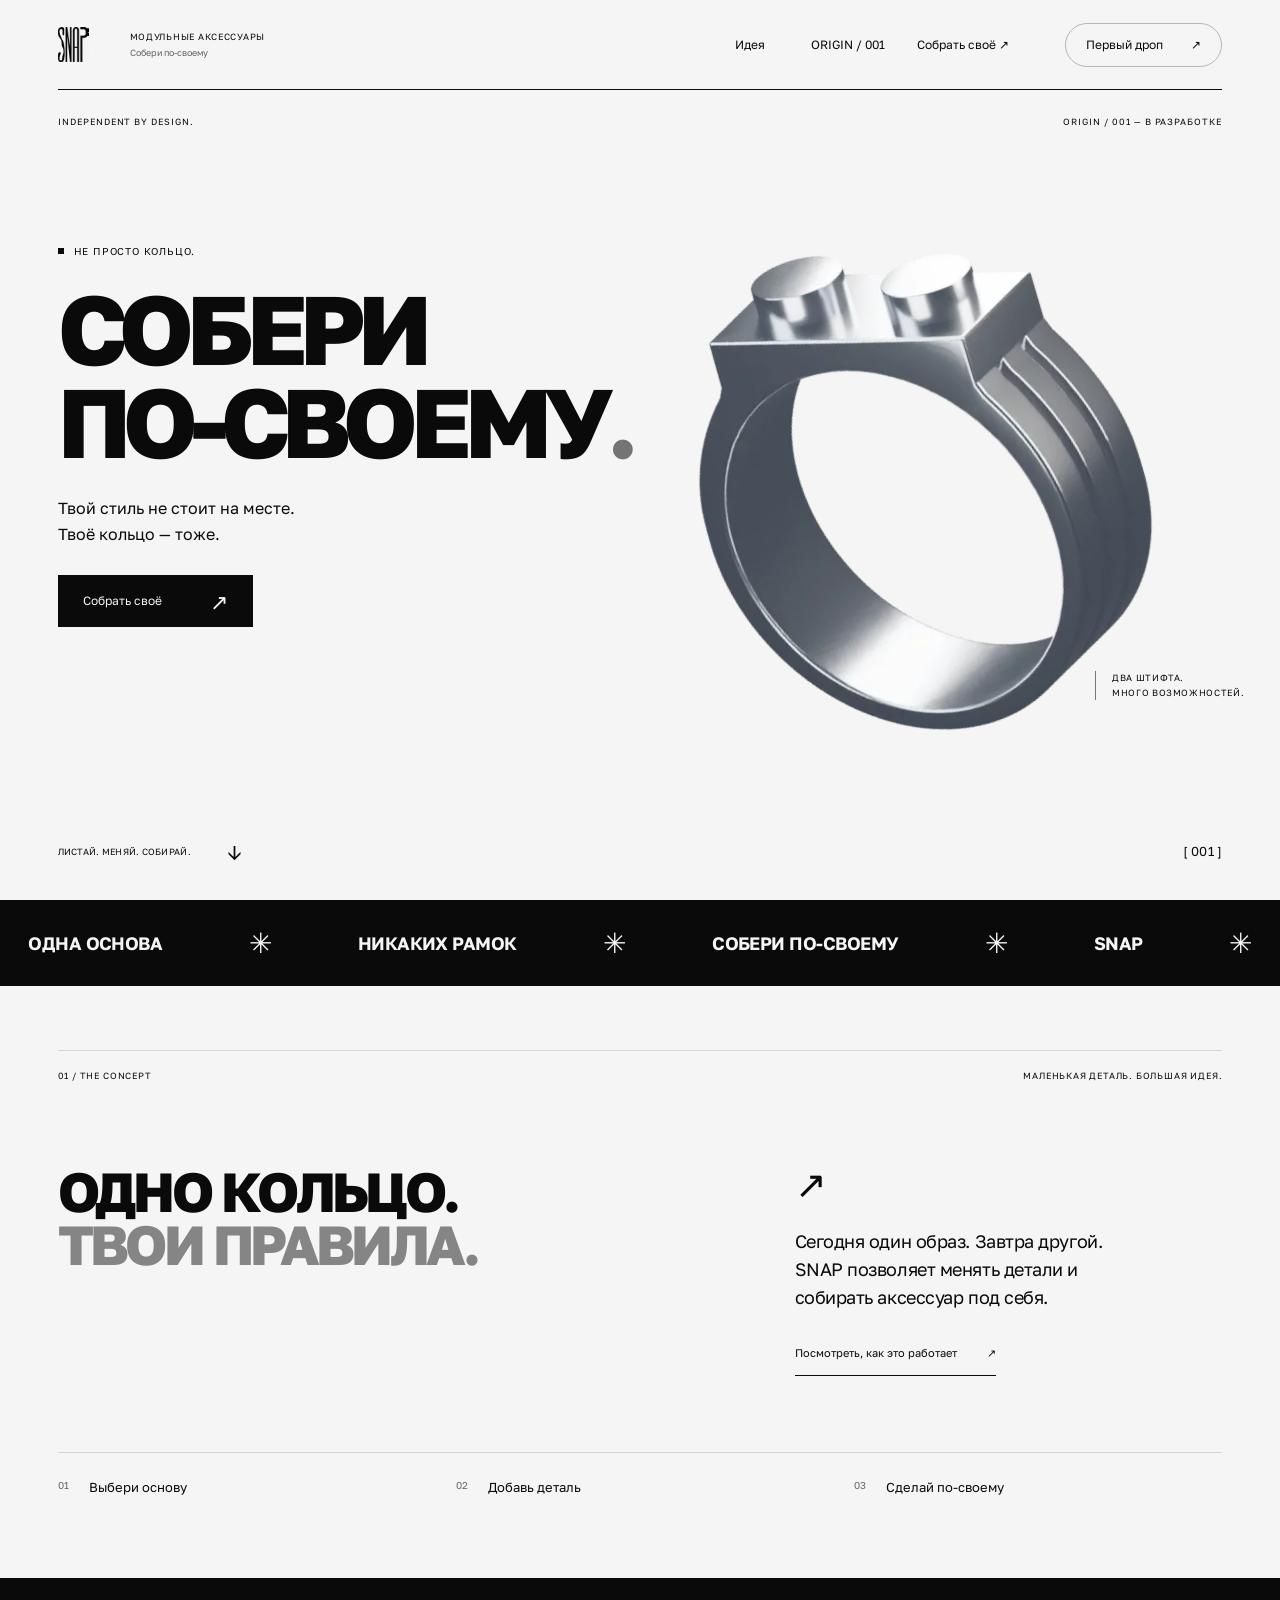
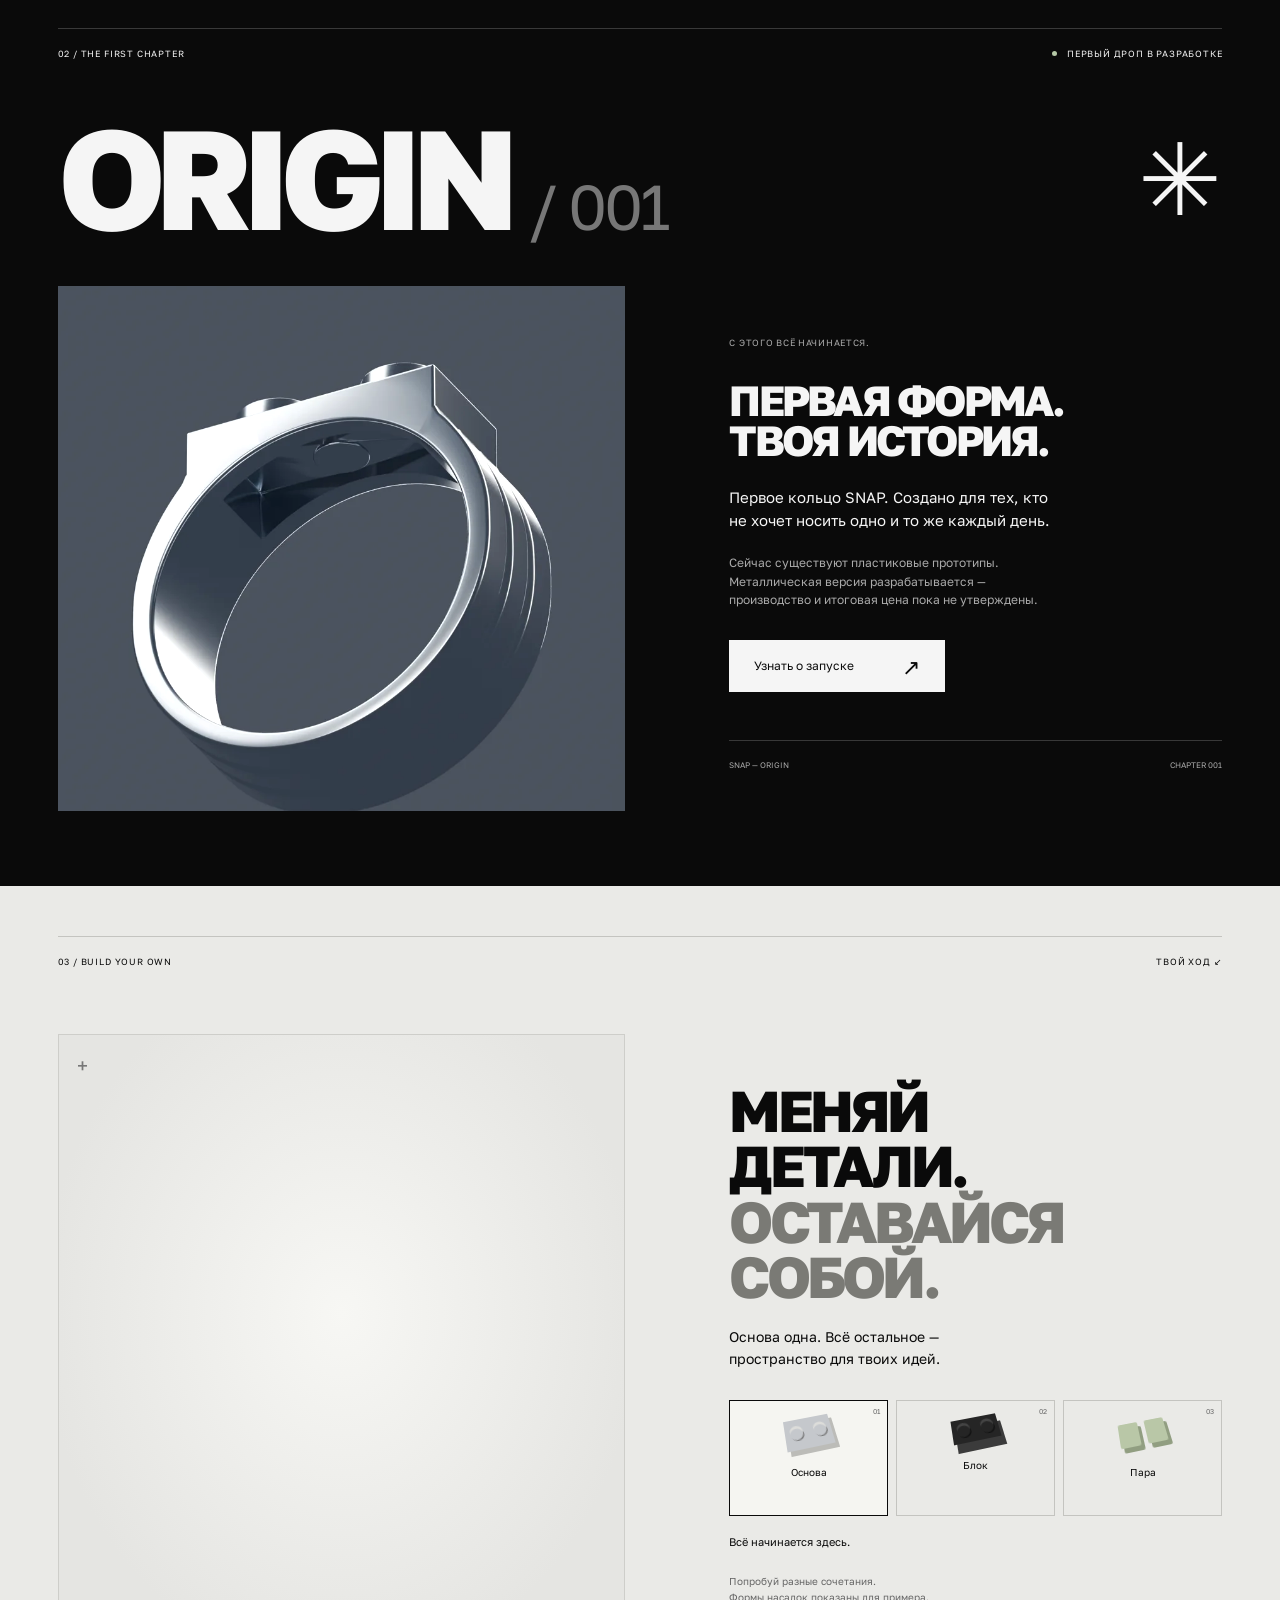
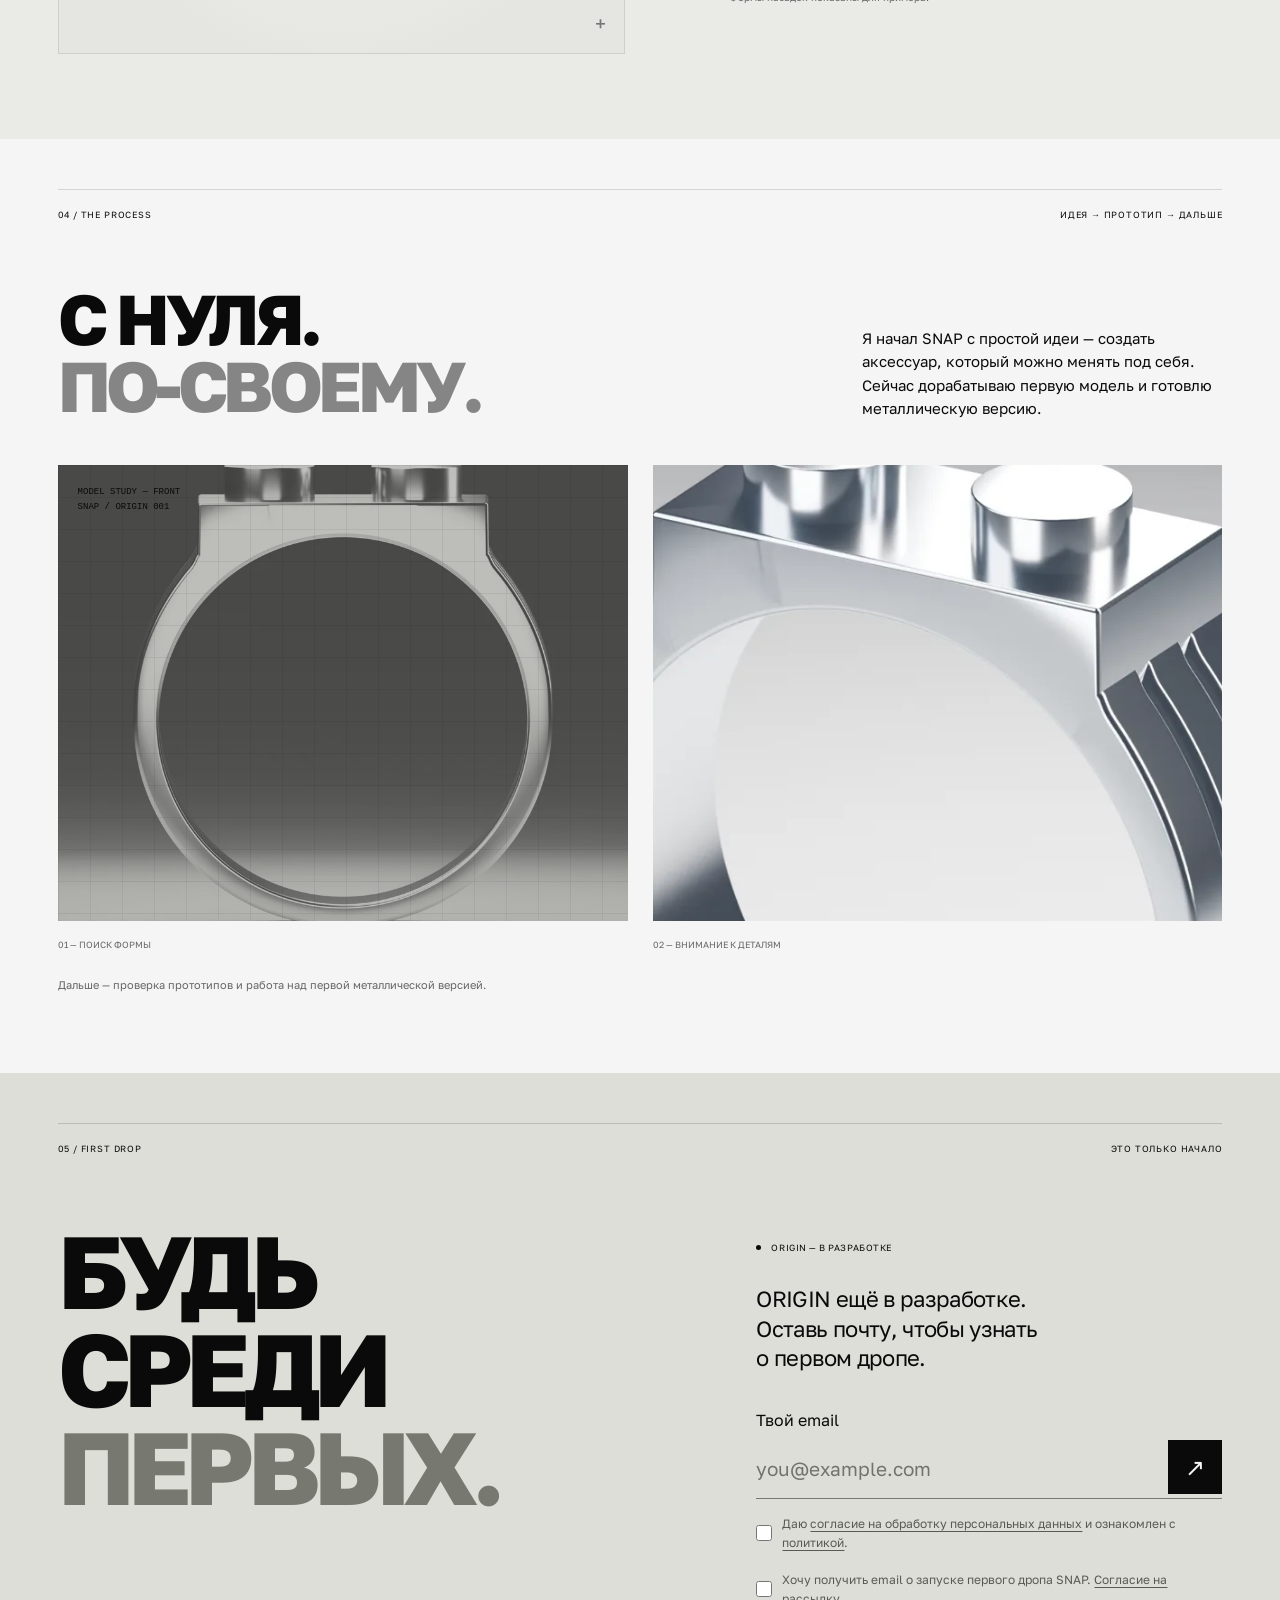
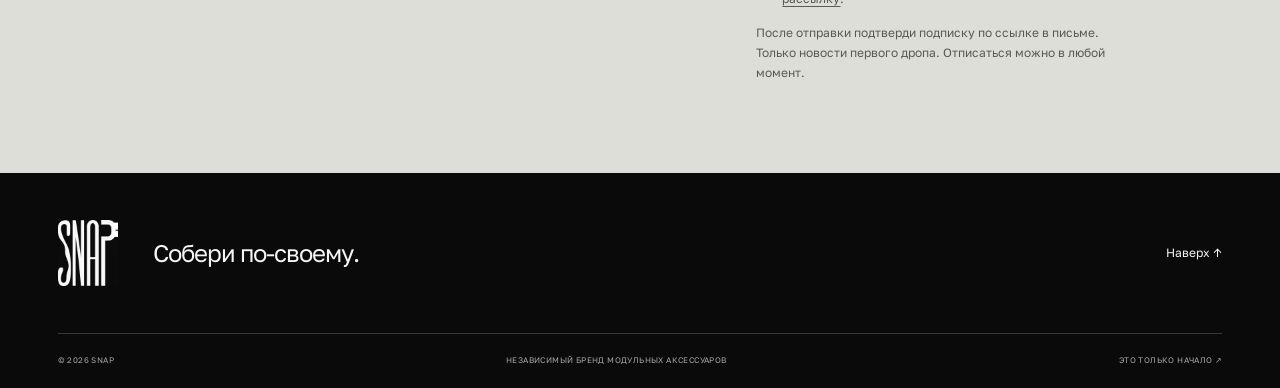
==== commit 9fdee3f9: "Connect confirmed Unisender signup and publish consent documents" ====
--- a/index.html
+++ b/index.html
@@ -1 +1 @@
-<!DOCTYPE html><!--YrYN7Cyhni5WQtV5L6q1K--><html lang="ru"><head><meta charSet="utf-8"/><meta name="viewport" content="width=device-width, initial-scale=1"/><link rel="preload" as="image" href="/media/snap-logo.webp"/><link rel="preload" as="image" href="/media/sequence/base/12.webp" fetchPriority="high"/><link rel="stylesheet" href="/_next/static/css/3ca95ca1a0be7c72.css" data-precedence="next"/><link rel="preload" as="script" fetchPriority="low" href="/_next/static/chunks/webpack-7579f4a6d8541d0e.js"/><script src="/_next/static/chunks/4bd1b696-c023c6e3521b1417.js" async=""></script><script src="/_next/static/chunks/255-2005b055456c798b.js" async=""></script><script src="/_next/static/chunks/main-app-2f1abfb58937e68d.js" async=""></script><script src="/_next/static/chunks/app/page-9b9e7bdd69a9b8ee.js" async=""></script><title>SNAP — Собери по-своему</title><meta name="description" content="Независимый бренд модульных аксессуаров. Одно кольцо. Твои правила. Первый дроп ORIGIN в разработке."/><meta name="robots" content="index, follow"/><script src="/_next/static/chunks/polyfills-42372ed130431b0a.js" noModule=""></script></head><body><div hidden=""><!--$--><!--/$--></div><a class="skip-link" href="#concept">Перейти к содержимому</a><header class="header"><a class="brand-mark" href="#top" aria-label="SNAP — в начало"><img src="/media/snap-logo.webp" width="31" height="36" alt="SNAP"/></a><span class="header-caption">МОДУЛЬНЫЕ АКСЕССУАРЫ<br/><span>Собери по-своему</span></span><nav class="navigation" id="main-navigation" aria-label="Основная навигация"><a href="#concept">Идея</a><a href="#origin">ORIGIN / 001</a><a href="#build">Собрать своё ↗</a></nav><a class="header-drop" href="#first-drop">Первый дроп <span>↗</span></a><button class="menu-button" aria-controls="main-navigation" aria-expanded="false" aria-label="Открыть меню">Меню +</button></header><main id="top"><section class="hero"><div class="hero-topline"><span>INDEPENDENT BY DESIGN.</span><span>ORIGIN / 001 — В РАЗРАБОТКЕ</span></div><div class="hero-copy"><div class="eyebrow"><span class="tiny-square"></span> НЕ ПРОСТО КОЛЬЦО.</div><h1>СОБЕРИ<br/>ПО-СВОЕМУ<span class="title-dot">.</span></h1><p>Твой стиль не стоит на месте.<br/>Твоё кольцо — тоже.</p><a class="button button-dark" href="#build">Собрать своё <span>↗</span></a></div><div class="hero-stage" data-ring-stage="hero"><img class="ring-poster ring-sequence" src="/media/sequence/base/12.webp" width="640" height="640" alt="Кольцо SNAP — кадр визуализации цифровой модели" loading="eager" fetchPriority="high" decoding="async"/><span class="product-pin">ДВА ШТИФТА.<br/>МНОГО ВОЗМОЖНОСТЕЙ.</span></div><div class="hero-bottom"><a href="#concept">ЛИСТАЙ. МЕНЯЙ. СОБИРАЙ. <span>↓</span></a><span class="hero-index">[ 001 ]</span></div></section><div class="ticker" aria-hidden="true"><span>ОДНА ОСНОВА</span><b>✳</b><span>НИКАКИХ РАМОК</span><b>✳</b><span>СОБЕРИ ПО-СВОЕМУ</span><b>✳</b><span>SNAP</span><b>✳</b></div><section id="concept" class="concept section"><div class="section-line"><span>01 / THE CONCEPT</span><span>МАЛЕНЬКАЯ ДЕТАЛЬ. БОЛЬШАЯ ИДЕЯ.</span></div><div class="concept-layout"><h2>ОДНО КОЛЬЦО.<br/><span>ТВОИ ПРАВИЛА.</span></h2><div><span class="concept-icon" aria-hidden="true">↗</span><p>Сегодня один образ. Завтра другой. SNAP позволяет менять детали и собирать аксессуар под себя.</p><a class="text-link" href="#build">Посмотреть, как это работает <span>↗</span></a></div></div><div class="concept-steps"><span><b>01</b> Выбери основу</span><span><b>02</b> Добавь деталь</span><span><b>03</b> Сделай по-своему</span></div></section><section id="origin" class="origin section"><div class="section-line"><span>02 / THE FIRST CHAPTER</span><span class="status-light">ПЕРВЫЙ ДРОП В РАЗРАБОТКЕ</span></div><div class="origin-heading"><h2>ORIGIN<span>/ 001</span></h2><span class="origin-star" aria-hidden="true">✳</span></div><div class="origin-layout"><figure class="origin-image"><img src="/media/inside.webp" width="900" height="900" loading="lazy" alt="Внутренняя сторона кольца SNAP — рендер цифровой модели"/></figure><div class="origin-copy"><span class="eyebrow">С ЭТОГО ВСЁ НАЧИНАЕТСЯ.</span><h3>ПЕРВАЯ ФОРМА.<br/>ТВОЯ ИСТОРИЯ.</h3><p>Первое кольцо SNAP. Создано для тех, кто не хочет носить одно и то же каждый день.</p><p class="muted">Сейчас существуют пластиковые прототипы. Металлическая версия разрабатывается — производство и итоговая цена пока не утверждены.</p><a class="button button-light" href="#first-drop">Узнать о запуске <span>↗</span></a><div class="origin-footnote"><span>SNAP — ORIGIN</span><span>CHAPTER 001</span></div></div></div></section><section class="builder section" id="build" aria-labelledby="build-title"><div class="section-line"><span>03 / BUILD YOUR OWN</span><span>ТВОЙ ХОД ↙</span></div><div class="builder-layout"><div class="builder-stage" data-ring-stage="build"><img class="ring-poster ring-sequence" src="/media/sequence/base/12.webp" width="640" height="640" alt="Кольцо SNAP — кадр визуализации цифровой модели" loading="lazy" fetchPriority="auto" decoding="async"/><div class="stage-cross top-left">+</div><div class="stage-cross bottom-right">+</div></div><div class="builder-controls"><h2 id="build-title">МЕНЯЙ<br/>ДЕТАЛИ.<br/><span>ОСТАВАЙСЯ <br/>СОБОЙ.</span></h2><p>Основа одна. Всё остальное —<br/>пространство для твоих идей.</p><div class="module-picker" role="group" aria-label="Демонстрационные насадки"><button data-module="base" aria-pressed="true" class="module active"><span class="module-shape base" style="--module-color:#c5c8cc"><i></i><i></i></span><span>Основа</span><small>0<!-- -->1</small></button><button data-module="block" aria-pressed="false" class="module"><span class="module-shape block" style="--module-color:#252525"><i></i><i></i></span><span>Блок</span><small>0<!-- -->2</small></button><button data-module="double" aria-pressed="false" class="module"><span class="module-shape double" style="--module-color:#b9c7a7"><i></i><i></i></span><span>Пара</span><small>0<!-- -->3</small></button></div><p class="selected-caption" aria-live="polite">Всё начинается здесь.</p><p class="demo-note">Попробуй разные сочетания.<br/>Формы насадок показаны для примера.</p></div></div></section><section class="process section" id="process"><div class="section-line"><span>04 / THE PROCESS</span><span>ИДЕЯ → ПРОТОТИП → ДАЛЬШЕ</span></div><div class="process-heading"><h2>С НУЛЯ.<br/><span>ПО-СВОЕМУ.</span></h2><p>Я начал SNAP с простой идеи — создать аксессуар, который можно менять под себя. Сейчас дорабатываю первую модель и готовлю металлическую версию.</p></div><div class="process-grid"><figure><div class="cad-image"><img src="/media/side.webp" width="900" height="900" alt="Боковой ракурс цифровой модели SNAP" loading="lazy"/><span class="cad-grid"></span><span class="cad-label">MODEL STUDY — FRONT<br/>SNAP / ORIGIN 001</span></div><figcaption><span>01 — ПОИСК ФОРМЫ</span></figcaption></figure><figure><div class="detail-image"><img src="/media/hero.webp" width="1200" height="1200" loading="lazy" alt="Детали площадки и штифтов кольца SNAP — 3D-рендер"/></div><figcaption><span>02 — ВНИМАНИЕ К ДЕТАЛЯМ</span></figcaption></figure></div><p class="process-note">Дальше — проверка прототипов и работа над первой металлической версией.</p></section><section id="first-drop" class="signup section" aria-labelledby="signup-title"><div class="section-line"><span>05 / FIRST DROP</span><span>ЭТО ТОЛЬКО НАЧАЛО</span></div><div class="signup-layout"><h2 id="signup-title">БУДЬ<br/>СРЕДИ<br/><span>ПЕРВЫХ.</span></h2><div class="signup-content"><span class="status-light">ORIGIN — В РАЗРАБОТКЕ</span><p>ORIGIN ещё в разработке.<br/>Оставь почту, чтобы узнать<br/>о первом дропе.</p><form aria-busy="false"><label for="email">Твой email</label><div class="email-row"><input id="email" type="email" autoComplete="email" placeholder="you@example.com" required="" disabled="" name="email"/><button type="submit" disabled="" aria-label="Подписаться на первый дроп">↗</button></div><div class="honeypot" aria-hidden="true"><label>Ваш сайт<input tabindex="-1" autoComplete="off" name="website"/></label></div><label class="consent"><input type="checkbox" required="" disabled="" name="consent"/><span>Согласен на обработку email для уведомления о запуске SNAP.</span></label><p class="form-status" role="status">Подписка скоро откроется</p><p class="privacy-note">Пока подписка недоступна. Мы готовим всё к первому дропу.</p></form></div></div></section></main><footer class="footer"><div class="footer-top"><a href="#top" aria-label="SNAP — в начало"><img src="/media/snap-logo.webp" width="72" height="80" alt="SNAP"/></a><p>Собери по-своему.</p><a class="back-top" href="#top">Наверх ↑</a></div><div class="footer-bottom"><span>© <!-- -->2026<!-- --> SNAP</span><span>НЕЗАВИСИМЫЙ БРЕНД МОДУЛЬНЫХ АКСЕССУАРОВ</span><span>ЭТО ТОЛЬКО НАЧАЛО ↗</span></div></footer><!--$--><!--/$--><script src="/_next/static/chunks/webpack-7579f4a6d8541d0e.js" id="_R_" async=""></script><script>(self.__next_f=self.__next_f||[]).push([0])</script><script>self.__next_f.push([1,"1:\"$Sreact.fragment\"\n2:I[9766,[],\"\"]\n3:I[8924,[],\"\"]\n4:I[1398,[\"974\",\"static/chunks/app/page-9b9e7bdd69a9b8ee.js\"],\"default\"]\n5:I[3861,[\"974\",\"static/chunks/app/page-9b9e7bdd69a9b8ee.js\"],\"default\"]\nf:I[7150,[],\"\"]\n:HL[\"/_next/static/css/3ca95ca1a0be7c72.css\",\"style\"]\n"])</script><script>self.__next_f.push([1,"0:{\"P\":null,\"b\":\"YrYN7Cyhni5WQtV5L6q1K\",\"p\":\"\",\"c\":[\"\",\"\"],\"i\":false,\"f\":[[[\"\",{\"children\":[\"__PAGE__\",{}]},\"$undefined\",\"$undefined\",true],[\"\",[\"$\",\"$1\",\"c\",{\"children\":[[[\"$\",\"link\",\"0\",{\"rel\":\"stylesheet\",\"href\":\"/_next/static/css/3ca95ca1a0be7c72.css\",\"precedence\":\"next\",\"crossOrigin\":\"$undefined\",\"nonce\":\"$undefined\"}]],[\"$\",\"html\",null,{\"lang\":\"ru\",\"children\":[\"$\",\"body\",null,{\"children\":[\"$\",\"$L2\",null,{\"parallelRouterKey\":\"children\",\"error\":\"$undefined\",\"errorStyles\":\"$undefined\",\"errorScripts\":\"$undefined\",\"template\":[\"$\",\"$L3\",null,{}],\"templateStyles\":\"$undefined\",\"templateScripts\":\"$undefined\",\"notFound\":[[[\"$\",\"title\",null,{\"children\":\"404: This page could not be found.\"}],[\"$\",\"div\",null,{\"style\":{\"fontFamily\":\"system-ui,\\\"Segoe UI\\\",Roboto,Helvetica,Arial,sans-serif,\\\"Apple Color Emoji\\\",\\\"Segoe UI Emoji\\\"\",\"height\":\"100vh\",\"textAlign\":\"center\",\"display\":\"flex\",\"flexDirection\":\"column\",\"alignItems\":\"center\",\"justifyContent\":\"center\"},\"children\":[\"$\",\"div\",null,{\"children\":[[\"$\",\"style\",null,{\"dangerouslySetInnerHTML\":{\"__html\":\"body{color:#000;background:#fff;margin:0}.next-error-h1{border-right:1px solid rgba(0,0,0,.3)}@media (prefers-color-scheme:dark){body{color:#fff;background:#000}.next-error-h1{border-right:1px solid rgba(255,255,255,.3)}}\"}}],[\"$\",\"h1\",null,{\"className\":\"next-error-h1\",\"style\":{\"display\":\"inline-block\",\"margin\":\"0 20px 0 0\",\"padding\":\"0 23px 0 0\",\"fontSize\":24,\"fontWeight\":500,\"verticalAlign\":\"top\",\"lineHeight\":\"49px\"},\"children\":404}],[\"$\",\"div\",null,{\"style\":{\"display\":\"inline-block\"},\"children\":[\"$\",\"h2\",null,{\"style\":{\"fontSize\":14,\"fontWeight\":400,\"lineHeight\":\"49px\",\"margin\":0},\"children\":\"This page could not be found.\"}]}]]}]}]],[]],\"forbidden\":\"$undefined\",\"unauthorized\":\"$undefined\"}]}]}]]}],{\"children\":[\"__PAGE__\",[\"$\",\"$1\",\"c\",{\"children\":[[[\"$\",\"a\",null,{\"className\":\"skip-link\",\"href\":\"#concept\",\"children\":\"Перейти к содержимому\"}],[\"$\",\"$L4\",null,{}],[\"$\",\"main\",null,{\"id\":\"top\",\"children\":[[\"$\",\"section\",null,{\"className\":\"hero\",\"children\":[[\"$\",\"div\",null,{\"className\":\"hero-topline\",\"children\":[[\"$\",\"span\",null,{\"children\":\"INDEPENDENT BY DESIGN.\"}],[\"$\",\"span\",null,{\"children\":\"ORIGIN / 001 — В РАЗРАБОТКЕ\"}]]}],[\"$\",\"div\",null,{\"className\":\"hero-copy\",\"children\":[[\"$\",\"div\",null,{\"className\":\"eyebrow\",\"children\":[[\"$\",\"span\",null,{\"className\":\"tiny-square\"}],\" НЕ ПРОСТО КОЛЬЦО.\"]}],[\"$\",\"h1\",null,{\"children\":[\"СОБЕРИ\",[\"$\",\"br\",null,{}],\"ПО-СВОЕМУ\",[\"$\",\"span\",null,{\"className\":\"title-dot\",\"children\":\".\"}]]}],[\"$\",\"p\",null,{\"children\":[\"Твой стиль не стоит на месте.\",[\"$\",\"br\",null,{}],\"Твоё кольцо — тоже.\"]}],[\"$\",\"a\",null,{\"className\":\"button button-dark\",\"href\":\"#build\",\"children\":[\"Собрать своё \",[\"$\",\"span\",null,{\"children\":\"↗\"}]]}]]}],[\"$\",\"div\",null,{\"className\":\"hero-stage\",\"data-ring-stage\":\"hero\",\"children\":[[\"$\",\"$L5\",null,{\"hero\":true}],[\"$\",\"span\",null,{\"className\":\"product-pin\",\"children\":[\"ДВА ШТИФТА.\",[\"$\",\"br\",null,{}],\"МНОГО ВОЗМОЖНОСТЕЙ.\"]}]]}],[\"$\",\"div\",null,{\"className\":\"hero-bottom\",\"children\":[[\"$\",\"a\",null,{\"href\":\"#concept\",\"children\":[\"ЛИСТАЙ. МЕНЯЙ. СОБИРАЙ. \",[\"$\",\"span\",null,{\"children\":\"↓\"}]]}],[\"$\",\"span\",null,{\"className\":\"hero-index\",\"children\":\"[ 001 ]\"}]]}]]}],[\"$\",\"div\",null,{\"className\":\"ticker\",\"aria-hidden\":\"true\",\"children\":[[\"$\",\"span\",null,{\"children\":\"ОДНА ОСНОВА\"}],[\"$\",\"b\",null,{\"children\":\"✳\"}],[\"$\",\"span\",null,{\"children\":\"НИКАКИХ РАМОК\"}],[\"$\",\"b\",null,{\"children\":\"✳\"}],[\"$\",\"span\",null,{\"children\":\"СОБЕРИ ПО-СВОЕМУ\"}],[\"$\",\"b\",null,{\"children\":\"✳\"}],[\"$\",\"span\",null,{\"children\":\"SNAP\"}],[\"$\",\"b\",null,{\"children\":\"✳\"}]]}],[\"$\",\"section\",null,{\"id\":\"concept\",\"className\":\"concept section\",\"children\":[[\"$\",\"div\",null,{\"className\":\"section-line\",\"children\":[[\"$\",\"span\",null,{\"children\":\"01 / THE CONCEPT\"}],[\"$\",\"span\",null,{\"children\":\"МАЛЕНЬКАЯ ДЕТАЛЬ. БОЛЬШАЯ ИДЕЯ.\"}]]}],[\"$\",\"div\",null,{\"className\":\"concept-layout\",\"children\":[[\"$\",\"h2\",null,{\"children\":[\"ОДНО КОЛЬЦО.\",[\"$\",\"br\",null,{}],[\"$\",\"span\",null,{\"children\":\"ТВОИ ПРАВИЛА.\"}]]}],[\"$\",\"div\",null,{\"children\":[[\"$\",\"span\",null,{\"className\":\"concept-icon\",\"aria-hidden\":\"true\",\"children\":\"↗\"}],[\"$\",\"p\",null,{\"children\":\"Сегодня один образ. Завтра другой. SNAP позволяет менять детали и собирать аксессуар под себя.\"}],[\"$\",\"a\",null,{\"className\":\"text-link\",\"href\":\"#build\",\"children\":[\"Посмотреть, как это работает \",[\"$\",\"span\",null,{\"children\":\"↗\"}]]}]]}]]}],[\"$\",\"div\",null,{\"className\":\"concept-steps\",\"children\":[[\"$\",\"span\",null,{\"children\":[[\"$\",\"b\",null,{\"children\":\"01\"}],\" Выбери основу\"]}],[\"$\",\"span\",null,{\"children\":[[\"$\",\"b\",null,{\"children\":\"02\"}],\" Добавь деталь\"]}],[\"$\",\"span\",null,{\"children\":[[\"$\",\"b\",null,{\"children\":\"03\"}],\" Сделай по-своему\"]}]]}]]}],[\"$\",\"section\",null,{\"id\":\"origin\",\"className\":\"origin section\",\"children\":[[\"$\",\"div\",null,{\"className\":\"section-line\",\"children\":[[\"$\",\"span\",null,{\"children\":\"02 / THE FIRST CHAPTER\"}],[\"$\",\"span\",null,{\"className\":\"status-light\",\"children\":\"ПЕРВЫЙ ДРОП В РАЗРАБОТКЕ\"}]]}],[\"$\",\"div\",null,{\"className\":\"origin-heading\",\"children\":[\"$L6\",\"$L7\"]}],\"$L8\"]}],\"$L9\",\"$La\",\"$Lb\"]}],\"$Lc\"],null,\"$Ld\"]}],{},null,false]},null,false],\"$Le\",false]],\"m\":\"$undefined\",\"G\":[\"$f\",[]],\"s\":false,\"S\":true}\n"])</script><script>self.__next_f.push([1,"10:I[2644,[\"974\",\"static/chunks/app/page-9b9e7bdd69a9b8ee.js\"],\"default\"]\n11:I[7546,[\"974\",\"static/chunks/app/page-9b9e7bdd69a9b8ee.js\"],\"default\"]\n12:I[4431,[],\"OutletBoundary\"]\n14:I[5278,[],\"AsyncMetadataOutlet\"]\n16:I[4431,[],\"ViewportBoundary\"]\n18:I[4431,[],\"MetadataBoundary\"]\n19:\"$Sreact.suspense\"\n6:[\"$\",\"h2\",null,{\"children\":[\"ORIGIN\",[\"$\",\"span\",null,{\"children\":\"/ 001\"}]]}]\n7:[\"$\",\"span\",null,{\"className\":\"origin-star\",\"aria-hidden\":\"true\",\"children\":\"✳\"}]\n"])</script><script>self.__next_f.push([1,"8:[\"$\",\"div\",null,{\"className\":\"origin-layout\",\"children\":[[\"$\",\"figure\",null,{\"className\":\"origin-image\",\"children\":[\"$\",\"img\",null,{\"src\":\"/media/inside.webp\",\"width\":\"900\",\"height\":\"900\",\"loading\":\"lazy\",\"alt\":\"Внутренняя сторона кольца SNAP — рендер цифровой модели\"}]}],[\"$\",\"div\",null,{\"className\":\"origin-copy\",\"children\":[[\"$\",\"span\",null,{\"className\":\"eyebrow\",\"children\":\"С ЭТОГО ВСЁ НАЧИНАЕТСЯ.\"}],[\"$\",\"h3\",null,{\"children\":[\"ПЕРВАЯ ФОРМА.\",[\"$\",\"br\",null,{}],\"ТВОЯ ИСТОРИЯ.\"]}],[\"$\",\"p\",null,{\"children\":\"Первое кольцо SNAP. Создано для тех, кто не хочет носить одно и то же каждый день.\"}],[\"$\",\"p\",null,{\"className\":\"muted\",\"children\":\"Сейчас существуют пластиковые прототипы. Металлическая версия разрабатывается — производство и итоговая цена пока не утверждены.\"}],[\"$\",\"a\",null,{\"className\":\"button button-light\",\"href\":\"#first-drop\",\"children\":[\"Узнать о запуске \",[\"$\",\"span\",null,{\"children\":\"↗\"}]]}],[\"$\",\"div\",null,{\"className\":\"origin-footnote\",\"children\":[[\"$\",\"span\",null,{\"children\":\"SNAP — ORIGIN\"}],[\"$\",\"span\",null,{\"children\":\"CHAPTER 001\"}]]}]]}]]}]\n"])</script><script>self.__next_f.push([1,"9:[\"$\",\"$L10\",null,{}]\n"])</script><script>self.__next_f.push([1,"a:[\"$\",\"section\",null,{\"className\":\"process section\",\"id\":\"process\",\"children\":[[\"$\",\"div\",null,{\"className\":\"section-line\",\"children\":[[\"$\",\"span\",null,{\"children\":\"04 / THE PROCESS\"}],[\"$\",\"span\",null,{\"children\":\"ИДЕЯ → ПРОТОТИП → ДАЛЬШЕ\"}]]}],[\"$\",\"div\",null,{\"className\":\"process-heading\",\"children\":[[\"$\",\"h2\",null,{\"children\":[\"С НУЛЯ.\",[\"$\",\"br\",null,{}],[\"$\",\"span\",null,{\"children\":\"ПО-СВОЕМУ.\"}]]}],[\"$\",\"p\",null,{\"children\":\"Я начал SNAP с простой идеи — создать аксессуар, который можно менять под себя. Сейчас дорабатываю первую модель и готовлю металлическую версию.\"}]]}],[\"$\",\"div\",null,{\"className\":\"process-grid\",\"children\":[[\"$\",\"figure\",null,{\"children\":[[\"$\",\"div\",null,{\"className\":\"cad-image\",\"children\":[[\"$\",\"img\",null,{\"src\":\"/media/side.webp\",\"width\":\"900\",\"height\":\"900\",\"alt\":\"Боковой ракурс цифровой модели SNAP\",\"loading\":\"lazy\"}],[\"$\",\"span\",null,{\"className\":\"cad-grid\"}],[\"$\",\"span\",null,{\"className\":\"cad-label\",\"children\":[\"MODEL STUDY — FRONT\",[\"$\",\"br\",null,{}],\"SNAP / ORIGIN 001\"]}]]}],[\"$\",\"figcaption\",null,{\"children\":[\"$\",\"span\",null,{\"children\":\"01 — ПОИСК ФОРМЫ\"}]}]]}],[\"$\",\"figure\",null,{\"children\":[[\"$\",\"div\",null,{\"className\":\"detail-image\",\"children\":[\"$\",\"img\",null,{\"src\":\"/media/hero.webp\",\"width\":\"1200\",\"height\":\"1200\",\"loading\":\"lazy\",\"alt\":\"Детали площадки и штифтов кольца SNAP — 3D-рендер\"}]}],[\"$\",\"figcaption\",null,{\"children\":[\"$\",\"span\",null,{\"children\":\"02 — ВНИМАНИЕ К ДЕТАЛЯМ\"}]}]]}]]}],[\"$\",\"p\",null,{\"className\":\"process-note\",\"children\":\"Дальше — проверка прототипов и работа над первой металлической версией.\"}]]}]\n"])</script><script>self.__next_f.push([1,"b:[\"$\",\"$L11\",null,{}]\nc:[\"$\",\"footer\",null,{\"className\":\"footer\",\"children\":[[\"$\",\"div\",null,{\"className\":\"footer-top\",\"children\":[[\"$\",\"a\",null,{\"href\":\"#top\",\"aria-label\":\"SNAP — в начало\",\"children\":[\"$\",\"img\",null,{\"src\":\"/media/snap-logo.webp\",\"width\":\"72\",\"height\":\"80\",\"alt\":\"SNAP\"}]}],[\"$\",\"p\",null,{\"children\":\"Собери по-своему.\"}],[\"$\",\"a\",null,{\"className\":\"back-top\",\"href\":\"#top\",\"children\":\"Наверх ↑\"}]]}],[\"$\",\"div\",null,{\"className\":\"footer-bottom\",\"children\":[[\"$\",\"span\",null,{\"children\":[\"© \",2026,\" SNAP\"]}],[\"$\",\"span\",null,{\"children\":\"НЕЗАВИСИМЫЙ БРЕНД МОДУЛЬНЫХ АКСЕССУАРОВ\"}],[\"$\",\"span\",null,{\"children\":\"ЭТО ТОЛЬКО НАЧАЛО ↗\"}]]}]]}]\nd:[\"$\",\"$L12\",null,{\"children\":[\"$L13\",[\"$\",\"$L14\",null,{\"promise\":\"$@15\"}]]}]\ne:[\"$\",\"$1\",\"h\",{\"children\":[null,[[\"$\",\"$L16\",null,{\"children\":\"$L17\"}],null],[\"$\",\"$L18\",null,{\"children\":[\"$\",\"div\",null,{\"hidden\":true,\"children\":[\"$\",\"$19\",null,{\"fallback\":null,\"children\":\"$L1a\"}]}]}]]}]\n"])</script><script>self.__next_f.push([1,"17:[[\"$\",\"meta\",\"0\",{\"charSet\":\"utf-8\"}],[\"$\",\"meta\",\"1\",{\"name\":\"viewport\",\"content\":\"width=device-width, initial-scale=1\"}]]\n13:null\n"])</script><script>self.__next_f.push([1,"15:{\"metadata\":[[\"$\",\"title\",\"0\",{\"children\":\"SNAP — Собери по-своему\"}],[\"$\",\"meta\",\"1\",{\"name\":\"description\",\"content\":\"Независимый бренд модульных аксессуаров. Одно кольцо. Твои правила. Первый дроп ORIGIN в разработке.\"}],[\"$\",\"meta\",\"2\",{\"name\":\"robots\",\"content\":\"index, follow\"}]],\"error\":null,\"digest\":\"$undefined\"}\n"])</script><script>self.__next_f.push([1,"1a:\"$15:metadata\"\n"])</script></body></html>+<!DOCTYPE html><!--unhVq0YySdlmbSqu5wFd4--><html lang="ru"><head><meta charSet="utf-8"/><meta name="viewport" content="width=device-width, initial-scale=1"/><link rel="preload" as="image" href="/media/snap-logo.webp"/><link rel="preload" as="image" href="/media/sequence/base/12.webp" fetchPriority="high"/><link rel="stylesheet" href="/_next/static/css/5b55c4f61e787c3c.css" data-precedence="next"/><link rel="preload" as="script" fetchPriority="low" href="/_next/static/chunks/webpack-7579f4a6d8541d0e.js"/><script src="/_next/static/chunks/4bd1b696-c023c6e3521b1417.js" async=""></script><script src="/_next/static/chunks/255-1f92380adbc6ec99.js" async=""></script><script src="/_next/static/chunks/main-app-2f1abfb58937e68d.js" async=""></script><script src="/_next/static/chunks/app/page-0e9eaba866b7626f.js" async=""></script><title>SNAP — Собери по-своему</title><meta name="description" content="Независимый бренд модульных аксессуаров. Одно кольцо. Твои правила. Первый дроп ORIGIN в разработке."/><meta name="robots" content="index, follow"/><script src="/_next/static/chunks/polyfills-42372ed130431b0a.js" noModule=""></script></head><body><div hidden=""><!--$--><!--/$--></div><a class="skip-link" href="#concept">Перейти к содержимому</a><header class="header"><a class="brand-mark" href="#top" aria-label="SNAP — в начало"><img src="/media/snap-logo.webp" width="31" height="36" alt="SNAP"/></a><span class="header-caption">МОДУЛЬНЫЕ АКСЕССУАРЫ<br/><span>Собери по-своему</span></span><nav class="navigation" id="main-navigation" aria-label="Основная навигация"><a href="#concept">Идея</a><a href="#origin">ORIGIN / 001</a><a href="#build">Собрать своё ↗</a></nav><a class="header-drop" href="#first-drop">Первый дроп <span>↗</span></a><button class="menu-button" aria-controls="main-navigation" aria-expanded="false" aria-label="Открыть меню">Меню +</button></header><main id="top"><section class="hero"><div class="hero-topline"><span>INDEPENDENT BY DESIGN.</span><span>ORIGIN / 001 — В РАЗРАБОТКЕ</span></div><div class="hero-copy"><div class="eyebrow"><span class="tiny-square"></span> НЕ ПРОСТО КОЛЬЦО.</div><h1>СОБЕРИ<br/>ПО-СВОЕМУ<span class="title-dot">.</span></h1><p>Твой стиль не стоит на месте.<br/>Твоё кольцо — тоже.</p><a class="button button-dark" href="#build">Собрать своё <span>↗</span></a></div><div class="hero-stage" data-ring-stage="hero"><img class="ring-poster ring-sequence" src="/media/sequence/base/12.webp" width="640" height="640" alt="Кольцо SNAP — кадр визуализации цифровой модели" loading="eager" fetchPriority="high" decoding="async"/><span class="product-pin">ДВА ШТИФТА.<br/>МНОГО ВОЗМОЖНОСТЕЙ.</span></div><div class="hero-bottom"><a href="#concept">ЛИСТАЙ. МЕНЯЙ. СОБИРАЙ. <span>↓</span></a><span class="hero-index">[ 001 ]</span></div></section><div class="ticker" aria-hidden="true"><span>ОДНА ОСНОВА</span><b>✳</b><span>НИКАКИХ РАМОК</span><b>✳</b><span>СОБЕРИ ПО-СВОЕМУ</span><b>✳</b><span>SNAP</span><b>✳</b></div><section id="concept" class="concept section"><div class="section-line"><span>01 / THE CONCEPT</span><span>МАЛЕНЬКАЯ ДЕТАЛЬ. БОЛЬШАЯ ИДЕЯ.</span></div><div class="concept-layout"><h2>ОДНО КОЛЬЦО.<br/><span>ТВОИ ПРАВИЛА.</span></h2><div><span class="concept-icon" aria-hidden="true">↗</span><p>Сегодня один образ. Завтра другой. SNAP позволяет менять детали и собирать аксессуар под себя.</p><a class="text-link" href="#build">Посмотреть, как это работает <span>↗</span></a></div></div><div class="concept-steps"><span><b>01</b> Выбери основу</span><span><b>02</b> Добавь деталь</span><span><b>03</b> Сделай по-своему</span></div></section><section id="origin" class="origin section"><div class="section-line"><span>02 / THE FIRST CHAPTER</span><span class="status-light">ПЕРВЫЙ ДРОП В РАЗРАБОТКЕ</span></div><div class="origin-heading"><h2>ORIGIN<span>/ 001</span></h2><span class="origin-star" aria-hidden="true">✳</span></div><div class="origin-layout"><figure class="origin-image"><img src="/media/inside.webp" width="900" height="900" loading="lazy" alt="Внутренняя сторона кольца SNAP — рендер цифровой модели"/></figure><div class="origin-copy"><span class="eyebrow">С ЭТОГО ВСЁ НАЧИНАЕТСЯ.</span><h3>ПЕРВАЯ ФОРМА.<br/>ТВОЯ ИСТОРИЯ.</h3><p>Первое кольцо SNAP. Создано для тех, кто не хочет носить одно и то же каждый день.</p><p class="muted">Сейчас существуют пластиковые прототипы. Металлическая версия разрабатывается — производство и итоговая цена пока не утверждены.</p><a class="button button-light" href="#first-drop">Узнать о запуске <span>↗</span></a><div class="origin-footnote"><span>SNAP — ORIGIN</span><span>CHAPTER 001</span></div></div></div></section><section class="builder section" id="build" aria-labelledby="build-title"><div class="section-line"><span>03 / BUILD YOUR OWN</span><span>ТВОЙ ХОД ↙</span></div><div class="builder-layout"><div class="builder-stage" data-ring-stage="build"><img class="ring-poster ring-sequence" src="/media/sequence/base/12.webp" width="640" height="640" alt="Кольцо SNAP — кадр визуализации цифровой модели" loading="lazy" fetchPriority="auto" decoding="async"/><div class="stage-cross top-left">+</div><div class="stage-cross bottom-right">+</div></div><div class="builder-controls"><h2 id="build-title">МЕНЯЙ<br/>ДЕТАЛИ.<br/><span>ОСТАВАЙСЯ <br/>СОБОЙ.</span></h2><p>Основа одна. Всё остальное —<br/>пространство для твоих идей.</p><div class="module-picker" role="group" aria-label="Демонстрационные насадки"><button data-module="base" aria-pressed="true" class="module active"><span class="module-shape base" style="--module-color:#c5c8cc"><i></i><i></i></span><span>Основа</span><small>0<!-- -->1</small></button><button data-module="block" aria-pressed="false" class="module"><span class="module-shape block" style="--module-color:#252525"><i></i><i></i></span><span>Блок</span><small>0<!-- -->2</small></button><button data-module="double" aria-pressed="false" class="module"><span class="module-shape double" style="--module-color:#b9c7a7"><i></i><i></i></span><span>Пара</span><small>0<!-- -->3</small></button></div><p class="selected-caption" aria-live="polite">Всё начинается здесь.</p><p class="demo-note">Попробуй разные сочетания.<br/>Формы насадок показаны для примера.</p></div></div></section><section class="process section" id="process"><div class="section-line"><span>04 / THE PROCESS</span><span>ИДЕЯ → ПРОТОТИП → ДАЛЬШЕ</span></div><div class="process-heading"><h2>С НУЛЯ.<br/><span>ПО-СВОЕМУ.</span></h2><p>Я начал SNAP с простой идеи — создать аксессуар, который можно менять под себя. Сейчас дорабатываю первую модель и готовлю металлическую версию.</p></div><div class="process-grid"><figure><div class="cad-image"><img src="/media/side.webp" width="900" height="900" alt="Боковой ракурс цифровой модели SNAP" loading="lazy"/><span class="cad-grid"></span><span class="cad-label">MODEL STUDY — FRONT<br/>SNAP / ORIGIN 001</span></div><figcaption><span>01 — ПОИСК ФОРМЫ</span></figcaption></figure><figure><div class="detail-image"><img src="/media/hero.webp" width="1200" height="1200" loading="lazy" alt="Детали площадки и штифтов кольца SNAP — 3D-рендер"/></div><figcaption><span>02 — ВНИМАНИЕ К ДЕТАЛЯМ</span></figcaption></figure></div><p class="process-note">Дальше — проверка прототипов и работа над первой металлической версией.</p></section><section id="first-drop" class="signup section" aria-labelledby="signup-title"><div class="section-line"><span>05 / FIRST DROP</span><span>ЭТО ТОЛЬКО НАЧАЛО</span></div><div class="signup-layout"><h2 id="signup-title">БУДЬ<br/>СРЕДИ<br/><span>ПЕРВЫХ.</span></h2><div class="signup-content"><span class="status-light">ORIGIN — В РАЗРАБОТКЕ</span><p>ORIGIN ещё в разработке.<br/>Оставь почту, чтобы узнать<br/>о первом дропе.</p><form accept-charset="UTF-8" action="https://cp.unisender.com/ru/subscribe?hash=6nxn3b94kcfdrx9jefcy5f4em6941cexkpyzwr669mqtfmcb7d91y" method="POST"><input type="hidden" name="charset" value="UTF-8"/><input type="hidden" name="default_list_id" value="1"/><input type="hidden" name="overwrite" value="2"/><input type="hidden" name="is_v5" value="1"/><label for="email">Твой email</label><div class="email-row"><input id="email" type="email" autoComplete="email" placeholder="you@example.com" required="" maxLength="254" name="email"/><button type="submit" aria-label="Узнать о запуске SNAP">↗</button></div><div class="honeypot" aria-hidden="true"><label>Ваш сайт<input tabindex="-1" autoComplete="off" name="website"/></label></div><label class="consent"><input type="checkbox" required="" name="consent"/><span>Даю <a href="/consent/" target="_blank" rel="noopener">согласие на обработку персональных данных</a> и ознакомлен с <a href="/privacy/" target="_blank" rel="noopener">политикой</a>.</span></label><label class="consent"><input type="checkbox" required="" name="newsletter"/><span>Хочу получить email о запуске первого дропа SNAP. <a href="/newsletter-consent/" target="_blank" rel="noopener">Согласие на рассылку</a>.</span></label><p class="privacy-note">После отправки подтверди подписку по ссылке в письме. Только новости первого дропа. Отписаться можно в любой момент.</p></form></div></div></section></main><footer class="footer"><div class="footer-top"><a href="#top" aria-label="SNAP — в начало"><img src="/media/snap-logo.webp" width="72" height="80" alt="SNAP"/></a><p>Собери по-своему.</p><a class="back-top" href="#top">Наверх ↑</a></div><div class="footer-bottom"><span>© <!-- -->2026<!-- --> SNAP</span><span>НЕЗАВИСИМЫЙ БРЕНД МОДУЛЬНЫХ АКСЕССУАРОВ</span><span>ЭТО ТОЛЬКО НАЧАЛО ↗</span></div></footer><!--$--><!--/$--><script src="/_next/static/chunks/webpack-7579f4a6d8541d0e.js" id="_R_" async=""></script><script>(self.__next_f=self.__next_f||[]).push([0])</script><script>self.__next_f.push([1,"1:\"$Sreact.fragment\"\n2:I[9766,[],\"\"]\n3:I[8924,[],\"\"]\n4:I[1398,[\"974\",\"static/chunks/app/page-0e9eaba866b7626f.js\"],\"default\"]\n5:I[3861,[\"974\",\"static/chunks/app/page-0e9eaba866b7626f.js\"],\"default\"]\nf:I[7150,[],\"\"]\n:HL[\"/_next/static/css/5b55c4f61e787c3c.css\",\"style\"]\n"])</script><script>self.__next_f.push([1,"0:{\"P\":null,\"b\":\"unhVq0YySdlmbSqu5wFd4\",\"p\":\"\",\"c\":[\"\",\"\"],\"i\":false,\"f\":[[[\"\",{\"children\":[\"__PAGE__\",{}]},\"$undefined\",\"$undefined\",true],[\"\",[\"$\",\"$1\",\"c\",{\"children\":[[[\"$\",\"link\",\"0\",{\"rel\":\"stylesheet\",\"href\":\"/_next/static/css/5b55c4f61e787c3c.css\",\"precedence\":\"next\",\"crossOrigin\":\"$undefined\",\"nonce\":\"$undefined\"}]],[\"$\",\"html\",null,{\"lang\":\"ru\",\"children\":[\"$\",\"body\",null,{\"children\":[\"$\",\"$L2\",null,{\"parallelRouterKey\":\"children\",\"error\":\"$undefined\",\"errorStyles\":\"$undefined\",\"errorScripts\":\"$undefined\",\"template\":[\"$\",\"$L3\",null,{}],\"templateStyles\":\"$undefined\",\"templateScripts\":\"$undefined\",\"notFound\":[[[\"$\",\"title\",null,{\"children\":\"404: This page could not be found.\"}],[\"$\",\"div\",null,{\"style\":{\"fontFamily\":\"system-ui,\\\"Segoe UI\\\",Roboto,Helvetica,Arial,sans-serif,\\\"Apple Color Emoji\\\",\\\"Segoe UI Emoji\\\"\",\"height\":\"100vh\",\"textAlign\":\"center\",\"display\":\"flex\",\"flexDirection\":\"column\",\"alignItems\":\"center\",\"justifyContent\":\"center\"},\"children\":[\"$\",\"div\",null,{\"children\":[[\"$\",\"style\",null,{\"dangerouslySetInnerHTML\":{\"__html\":\"body{color:#000;background:#fff;margin:0}.next-error-h1{border-right:1px solid rgba(0,0,0,.3)}@media (prefers-color-scheme:dark){body{color:#fff;background:#000}.next-error-h1{border-right:1px solid rgba(255,255,255,.3)}}\"}}],[\"$\",\"h1\",null,{\"className\":\"next-error-h1\",\"style\":{\"display\":\"inline-block\",\"margin\":\"0 20px 0 0\",\"padding\":\"0 23px 0 0\",\"fontSize\":24,\"fontWeight\":500,\"verticalAlign\":\"top\",\"lineHeight\":\"49px\"},\"children\":404}],[\"$\",\"div\",null,{\"style\":{\"display\":\"inline-block\"},\"children\":[\"$\",\"h2\",null,{\"style\":{\"fontSize\":14,\"fontWeight\":400,\"lineHeight\":\"49px\",\"margin\":0},\"children\":\"This page could not be found.\"}]}]]}]}]],[]],\"forbidden\":\"$undefined\",\"unauthorized\":\"$undefined\"}]}]}]]}],{\"children\":[\"__PAGE__\",[\"$\",\"$1\",\"c\",{\"children\":[[[\"$\",\"a\",null,{\"className\":\"skip-link\",\"href\":\"#concept\",\"children\":\"Перейти к содержимому\"}],[\"$\",\"$L4\",null,{}],[\"$\",\"main\",null,{\"id\":\"top\",\"children\":[[\"$\",\"section\",null,{\"className\":\"hero\",\"children\":[[\"$\",\"div\",null,{\"className\":\"hero-topline\",\"children\":[[\"$\",\"span\",null,{\"children\":\"INDEPENDENT BY DESIGN.\"}],[\"$\",\"span\",null,{\"children\":\"ORIGIN / 001 — В РАЗРАБОТКЕ\"}]]}],[\"$\",\"div\",null,{\"className\":\"hero-copy\",\"children\":[[\"$\",\"div\",null,{\"className\":\"eyebrow\",\"children\":[[\"$\",\"span\",null,{\"className\":\"tiny-square\"}],\" НЕ ПРОСТО КОЛЬЦО.\"]}],[\"$\",\"h1\",null,{\"children\":[\"СОБЕРИ\",[\"$\",\"br\",null,{}],\"ПО-СВОЕМУ\",[\"$\",\"span\",null,{\"className\":\"title-dot\",\"children\":\".\"}]]}],[\"$\",\"p\",null,{\"children\":[\"Твой стиль не стоит на месте.\",[\"$\",\"br\",null,{}],\"Твоё кольцо — тоже.\"]}],[\"$\",\"a\",null,{\"className\":\"button button-dark\",\"href\":\"#build\",\"children\":[\"Собрать своё \",[\"$\",\"span\",null,{\"children\":\"↗\"}]]}]]}],[\"$\",\"div\",null,{\"className\":\"hero-stage\",\"data-ring-stage\":\"hero\",\"children\":[[\"$\",\"$L5\",null,{\"hero\":true}],[\"$\",\"span\",null,{\"className\":\"product-pin\",\"children\":[\"ДВА ШТИФТА.\",[\"$\",\"br\",null,{}],\"МНОГО ВОЗМОЖНОСТЕЙ.\"]}]]}],[\"$\",\"div\",null,{\"className\":\"hero-bottom\",\"children\":[[\"$\",\"a\",null,{\"href\":\"#concept\",\"children\":[\"ЛИСТАЙ. МЕНЯЙ. СОБИРАЙ. \",[\"$\",\"span\",null,{\"children\":\"↓\"}]]}],[\"$\",\"span\",null,{\"className\":\"hero-index\",\"children\":\"[ 001 ]\"}]]}]]}],[\"$\",\"div\",null,{\"className\":\"ticker\",\"aria-hidden\":\"true\",\"children\":[[\"$\",\"span\",null,{\"children\":\"ОДНА ОСНОВА\"}],[\"$\",\"b\",null,{\"children\":\"✳\"}],[\"$\",\"span\",null,{\"children\":\"НИКАКИХ РАМОК\"}],[\"$\",\"b\",null,{\"children\":\"✳\"}],[\"$\",\"span\",null,{\"children\":\"СОБЕРИ ПО-СВОЕМУ\"}],[\"$\",\"b\",null,{\"children\":\"✳\"}],[\"$\",\"span\",null,{\"children\":\"SNAP\"}],[\"$\",\"b\",null,{\"children\":\"✳\"}]]}],[\"$\",\"section\",null,{\"id\":\"concept\",\"className\":\"concept section\",\"children\":[[\"$\",\"div\",null,{\"className\":\"section-line\",\"children\":[[\"$\",\"span\",null,{\"children\":\"01 / THE CONCEPT\"}],[\"$\",\"span\",null,{\"children\":\"МАЛЕНЬКАЯ ДЕТАЛЬ. БОЛЬШАЯ ИДЕЯ.\"}]]}],[\"$\",\"div\",null,{\"className\":\"concept-layout\",\"children\":[[\"$\",\"h2\",null,{\"children\":[\"ОДНО КОЛЬЦО.\",[\"$\",\"br\",null,{}],[\"$\",\"span\",null,{\"children\":\"ТВОИ ПРАВИЛА.\"}]]}],[\"$\",\"div\",null,{\"children\":[[\"$\",\"span\",null,{\"className\":\"concept-icon\",\"aria-hidden\":\"true\",\"children\":\"↗\"}],[\"$\",\"p\",null,{\"children\":\"Сегодня один образ. Завтра другой. SNAP позволяет менять детали и собирать аксессуар под себя.\"}],[\"$\",\"a\",null,{\"className\":\"text-link\",\"href\":\"#build\",\"children\":[\"Посмотреть, как это работает \",[\"$\",\"span\",null,{\"children\":\"↗\"}]]}]]}]]}],[\"$\",\"div\",null,{\"className\":\"concept-steps\",\"children\":[[\"$\",\"span\",null,{\"children\":[[\"$\",\"b\",null,{\"children\":\"01\"}],\" Выбери основу\"]}],[\"$\",\"span\",null,{\"children\":[[\"$\",\"b\",null,{\"children\":\"02\"}],\" Добавь деталь\"]}],[\"$\",\"span\",null,{\"children\":[[\"$\",\"b\",null,{\"children\":\"03\"}],\" Сделай по-своему\"]}]]}]]}],[\"$\",\"section\",null,{\"id\":\"origin\",\"className\":\"origin section\",\"children\":[[\"$\",\"div\",null,{\"className\":\"section-line\",\"children\":[[\"$\",\"span\",null,{\"children\":\"02 / THE FIRST CHAPTER\"}],[\"$\",\"span\",null,{\"className\":\"status-light\",\"children\":\"ПЕРВЫЙ ДРОП В РАЗРАБОТКЕ\"}]]}],[\"$\",\"div\",null,{\"className\":\"origin-heading\",\"children\":[\"$L6\",\"$L7\"]}],\"$L8\"]}],\"$L9\",\"$La\",\"$Lb\"]}],\"$Lc\"],null,\"$Ld\"]}],{},null,false]},null,false],\"$Le\",false]],\"m\":\"$undefined\",\"G\":[\"$f\",[]],\"s\":false,\"S\":true}\n"])</script><script>self.__next_f.push([1,"10:I[2644,[\"974\",\"static/chunks/app/page-0e9eaba866b7626f.js\"],\"default\"]\n11:I[620,[\"974\",\"static/chunks/app/page-0e9eaba866b7626f.js\"],\"default\"]\n12:I[4431,[],\"OutletBoundary\"]\n14:I[5278,[],\"AsyncMetadataOutlet\"]\n16:I[4431,[],\"ViewportBoundary\"]\n18:I[4431,[],\"MetadataBoundary\"]\n19:\"$Sreact.suspense\"\n6:[\"$\",\"h2\",null,{\"children\":[\"ORIGIN\",[\"$\",\"span\",null,{\"children\":\"/ 001\"}]]}]\n7:[\"$\",\"span\",null,{\"className\":\"origin-star\",\"aria-hidden\":\"true\",\"children\":\"✳\"}]\n"])</script><script>self.__next_f.push([1,"8:[\"$\",\"div\",null,{\"className\":\"origin-layout\",\"children\":[[\"$\",\"figure\",null,{\"className\":\"origin-image\",\"children\":[\"$\",\"img\",null,{\"src\":\"/media/inside.webp\",\"width\":\"900\",\"height\":\"900\",\"loading\":\"lazy\",\"alt\":\"Внутренняя сторона кольца SNAP — рендер цифровой модели\"}]}],[\"$\",\"div\",null,{\"className\":\"origin-copy\",\"children\":[[\"$\",\"span\",null,{\"className\":\"eyebrow\",\"children\":\"С ЭТОГО ВСЁ НАЧИНАЕТСЯ.\"}],[\"$\",\"h3\",null,{\"children\":[\"ПЕРВАЯ ФОРМА.\",[\"$\",\"br\",null,{}],\"ТВОЯ ИСТОРИЯ.\"]}],[\"$\",\"p\",null,{\"children\":\"Первое кольцо SNAP. Создано для тех, кто не хочет носить одно и то же каждый день.\"}],[\"$\",\"p\",null,{\"className\":\"muted\",\"children\":\"Сейчас существуют пластиковые прототипы. Металлическая версия разрабатывается — производство и итоговая цена пока не утверждены.\"}],[\"$\",\"a\",null,{\"className\":\"button button-light\",\"href\":\"#first-drop\",\"children\":[\"Узнать о запуске \",[\"$\",\"span\",null,{\"children\":\"↗\"}]]}],[\"$\",\"div\",null,{\"className\":\"origin-footnote\",\"children\":[[\"$\",\"span\",null,{\"children\":\"SNAP — ORIGIN\"}],[\"$\",\"span\",null,{\"children\":\"CHAPTER 001\"}]]}]]}]]}]\n"])</script><script>self.__next_f.push([1,"9:[\"$\",\"$L10\",null,{}]\n"])</script><script>self.__next_f.push([1,"a:[\"$\",\"section\",null,{\"className\":\"process section\",\"id\":\"process\",\"children\":[[\"$\",\"div\",null,{\"className\":\"section-line\",\"children\":[[\"$\",\"span\",null,{\"children\":\"04 / THE PROCESS\"}],[\"$\",\"span\",null,{\"children\":\"ИДЕЯ → ПРОТОТИП → ДАЛЬШЕ\"}]]}],[\"$\",\"div\",null,{\"className\":\"process-heading\",\"children\":[[\"$\",\"h2\",null,{\"children\":[\"С НУЛЯ.\",[\"$\",\"br\",null,{}],[\"$\",\"span\",null,{\"children\":\"ПО-СВОЕМУ.\"}]]}],[\"$\",\"p\",null,{\"children\":\"Я начал SNAP с простой идеи — создать аксессуар, который можно менять под себя. Сейчас дорабатываю первую модель и готовлю металлическую версию.\"}]]}],[\"$\",\"div\",null,{\"className\":\"process-grid\",\"children\":[[\"$\",\"figure\",null,{\"children\":[[\"$\",\"div\",null,{\"className\":\"cad-image\",\"children\":[[\"$\",\"img\",null,{\"src\":\"/media/side.webp\",\"width\":\"900\",\"height\":\"900\",\"alt\":\"Боковой ракурс цифровой модели SNAP\",\"loading\":\"lazy\"}],[\"$\",\"span\",null,{\"className\":\"cad-grid\"}],[\"$\",\"span\",null,{\"className\":\"cad-label\",\"children\":[\"MODEL STUDY — FRONT\",[\"$\",\"br\",null,{}],\"SNAP / ORIGIN 001\"]}]]}],[\"$\",\"figcaption\",null,{\"children\":[\"$\",\"span\",null,{\"children\":\"01 — ПОИСК ФОРМЫ\"}]}]]}],[\"$\",\"figure\",null,{\"children\":[[\"$\",\"div\",null,{\"className\":\"detail-image\",\"children\":[\"$\",\"img\",null,{\"src\":\"/media/hero.webp\",\"width\":\"1200\",\"height\":\"1200\",\"loading\":\"lazy\",\"alt\":\"Детали площадки и штифтов кольца SNAP — 3D-рендер\"}]}],[\"$\",\"figcaption\",null,{\"children\":[\"$\",\"span\",null,{\"children\":\"02 — ВНИМАНИЕ К ДЕТАЛЯМ\"}]}]]}]]}],[\"$\",\"p\",null,{\"className\":\"process-note\",\"children\":\"Дальше — проверка прототипов и работа над первой металлической версией.\"}]]}]\n"])</script><script>self.__next_f.push([1,"b:[\"$\",\"$L11\",null,{}]\nc:[\"$\",\"footer\",null,{\"className\":\"footer\",\"children\":[[\"$\",\"div\",null,{\"className\":\"footer-top\",\"children\":[[\"$\",\"a\",null,{\"href\":\"#top\",\"aria-label\":\"SNAP — в начало\",\"children\":[\"$\",\"img\",null,{\"src\":\"/media/snap-logo.webp\",\"width\":\"72\",\"height\":\"80\",\"alt\":\"SNAP\"}]}],[\"$\",\"p\",null,{\"children\":\"Собери по-своему.\"}],[\"$\",\"a\",null,{\"className\":\"back-top\",\"href\":\"#top\",\"children\":\"Наверх ↑\"}]]}],[\"$\",\"div\",null,{\"className\":\"footer-bottom\",\"children\":[[\"$\",\"span\",null,{\"children\":[\"© \",2026,\" SNAP\"]}],[\"$\",\"span\",null,{\"children\":\"НЕЗАВИСИМЫЙ БРЕНД МОДУЛЬНЫХ АКСЕССУАРОВ\"}],[\"$\",\"span\",null,{\"children\":\"ЭТО ТОЛЬКО НАЧАЛО ↗\"}]]}]]}]\nd:[\"$\",\"$L12\",null,{\"children\":[\"$L13\",[\"$\",\"$L14\",null,{\"promise\":\"$@15\"}]]}]\ne:[\"$\",\"$1\",\"h\",{\"children\":[null,[[\"$\",\"$L16\",null,{\"children\":\"$L17\"}],null],[\"$\",\"$L18\",null,{\"children\":[\"$\",\"div\",null,{\"hidden\":true,\"children\":[\"$\",\"$19\",null,{\"fallback\":null,\"children\":\"$L1a\"}]}]}]]}]\n"])</script><script>self.__next_f.push([1,"17:[[\"$\",\"meta\",\"0\",{\"charSet\":\"utf-8\"}],[\"$\",\"meta\",\"1\",{\"name\":\"viewport\",\"content\":\"width=device-width, initial-scale=1\"}]]\n13:null\n"])</script><script>self.__next_f.push([1,"15:{\"metadata\":[[\"$\",\"title\",\"0\",{\"children\":\"SNAP — Собери по-своему\"}],[\"$\",\"meta\",\"1\",{\"name\":\"description\",\"content\":\"Независимый бренд модульных аксессуаров. Одно кольцо. Твои правила. Первый дроп ORIGIN в разработке.\"}],[\"$\",\"meta\",\"2\",{\"name\":\"robots\",\"content\":\"index, follow\"}]],\"error\":null,\"digest\":\"$undefined\"}\n"])</script><script>self.__next_f.push([1,"1a:\"$15:metadata\"\n"])</script></body></html>
--- a/_next/static/css/5b55c4f61e787c3c.css
+++ b/_next/static/css/5b55c4f61e787c3c.css
@@ -0,0 +1,2 @@
+@font-face{font-family:Golos Text Variable;font-style:normal;font-display:swap;font-weight:400 900;src:url(/_next/static/media/golos-text-cyrillic-ext-wght-normal.7de35ed7.woff2) format("woff2-variations");unicode-range:u+0460-052f,u+1c80-1c8a,u+20b4,u+2de0-2dff,u+a640-a69f,u+fe2e-fe2f}@font-face{font-family:Golos Text Variable;font-style:normal;font-display:swap;font-weight:400 900;src:url(/_next/static/media/golos-text-cyrillic-wght-normal.41b430c9.woff2) format("woff2-variations");unicode-range:u+0301,u+0400-045f,u+0490-0491,u+04b0-04b1,u+2116}@font-face{font-family:Golos Text Variable;font-style:normal;font-display:swap;font-weight:400 900;src:url(/_next/static/media/golos-text-latin-ext-wght-normal.8c0c1236.woff2) format("woff2-variations");unicode-range:u+0100-02ba,u+02bd-02c5,u+02c7-02cc,u+02ce-02d7,u+02dd-02ff,u+0304,u+0308,u+0329,u+1d00-1dbf,u+1e00-1e9f,u+1ef2-1eff,u+2020,u+20a0-20ab,u+20ad-20c0,u+2113,u+2c60-2c7f,u+a720-a7ff}@font-face{font-family:Golos Text Variable;font-style:normal;font-display:swap;font-weight:400 900;src:url(/_next/static/media/golos-text-latin-wght-normal.c26d557d.woff2) format("woff2-variations");unicode-range:u+00??,u+0131,u+0152-0153,u+02bb-02bc,u+02c6,u+02da,u+02dc,u+0304,u+0308,u+0329,u+2000-206f,u+20ac,u+2122,u+2191,u+2193,u+2212,u+2215,u+feff,u+fffd}
+/*! tailwindcss v4.3.3 | MIT License | https://tailwindcss.com */@layer properties{@supports (((-webkit-hyphens:none)) and (not (margin-trim:inline))) or ((-moz-orient:inline) and (not (color:rgb(from red r g b)))){*,::backdrop,:after,:before{--tw-rotate-x:initial;--tw-rotate-y:initial;--tw-rotate-z:initial;--tw-skew-x:initial;--tw-skew-y:initial;--tw-border-style:solid;--tw-shadow:0 0 #0000;--tw-shadow-color:initial;--tw-shadow-alpha:100%;--tw-inset-shadow:0 0 #0000;--tw-inset-shadow-color:initial;--tw-inset-shadow-alpha:100%;--tw-ring-color:initial;--tw-ring-shadow:0 0 #0000;--tw-inset-ring-color:initial;--tw-inset-ring-shadow:0 0 #0000;--tw-ring-inset:initial;--tw-ring-offset-width:0px;--tw-ring-offset-color:#fff;--tw-ring-offset-shadow:0 0 #0000;--tw-outline-style:solid;--tw-blur:initial;--tw-brightness:initial;--tw-contrast:initial;--tw-grayscale:initial;--tw-hue-rotate:initial;--tw-invert:initial;--tw-opacity:initial;--tw-saturate:initial;--tw-sepia:initial;--tw-drop-shadow:initial;--tw-drop-shadow-color:initial;--tw-drop-shadow-alpha:100%;--tw-drop-shadow-size:initial;--tw-ease:initial}}}@layer theme{:host,:root{--font-sans:-apple-system,BlinkMacSystemFont,"Segoe UI",Roboto,"Helvetica Neue","Noto Sans",Arial,sans-serif,"Apple Color Emoji","Segoe UI Emoji","Segoe UI Symbol","Noto Color Emoji";--font-mono:ui-monospace,SFMono-Regular,Menlo,Monaco,Consolas,"Liberation Mono","Courier New",monospace;--color-red-700:oklch(50.5% .213 27.518);--color-orange-50:oklch(98% .016 73.684);--color-orange-700:oklch(55.3% .195 38.402);--color-amber-50:oklch(98.7% .022 95.277);--color-lime-400:oklch(84.1% .238 128.85);--color-green-700:oklch(52.7% .154 150.069);--color-teal-600:oklch(60% .118 184.704);--color-cyan-500:oklch(71.5% .143 215.221);--color-blue-200:oklch(88.2% .059 254.128);--color-blue-900:oklch(37.9% .146 265.522);--color-gray-50:oklch(98.5% .002 247.839);--color-gray-100:oklch(96.7% .003 264.542);--color-gray-200:oklch(92.8% .006 264.531);--color-gray-300:oklch(87.2% .01 258.338);--color-gray-400:oklch(70.7% .022 261.325);--color-gray-500:oklch(55.1% .027 264.364);--color-gray-600:oklch(44.6% .03 256.802);--color-gray-700:oklch(37.3% .034 259.733);--color-gray-800:oklch(27.8% .033 256.848);--color-gray-900:oklch(21% .034 264.665);--color-white:#fff;--ease-in:cubic-bezier(.4,0,1,1);--ease-out:cubic-bezier(0,0,.2,1);--default-transition-duration:.15s;--default-transition-timing-function:cubic-bezier(.4,0,.2,1);--default-font-family:var(--font-sans);--default-mono-font-family:var(--font-mono)}}@layer base{*,::backdrop,:after,:before{box-sizing:border-box;border:0 solid;margin:0;padding:0}::file-selector-button{box-sizing:border-box;border:0 solid;margin:0;padding:0}:host,html{-webkit-text-size-adjust:100%;tab-size:4;line-height:1.5;font-family:var(--default-font-family,-apple-system,BlinkMacSystemFont,"Segoe UI",Roboto,"Helvetica Neue","Noto Sans",Arial,sans-serif,"Apple Color Emoji","Segoe UI Emoji","Segoe UI Symbol","Noto Color Emoji");font-feature-settings:var(--default-font-feature-settings,normal);font-variation-settings:var(--default-font-variation-settings,normal);-webkit-tap-highlight-color:transparent}hr{height:0;color:inherit;border-top-width:1px}abbr:where([title]){-webkit-text-decoration:underline dotted;text-decoration:underline dotted}h1,h2,h3,h4,h5,h6{font-size:inherit;font-weight:inherit}a{color:inherit;-webkit-text-decoration:inherit;text-decoration:inherit}b,strong{font-weight:bolder}code,kbd,pre,samp{font-family:var(--default-mono-font-family,ui-monospace,SFMono-Regular,Menlo,Monaco,Consolas,"Liberation Mono","Courier New",monospace);font-feature-settings:var(--default-mono-font-feature-settings,normal);font-variation-settings:var(--default-mono-font-variation-settings,normal);font-size:1em}small{font-size:80%}sub,sup{vertical-align:baseline;font-size:75%;line-height:0;position:relative}sub{bottom:-.25em}sup{top:-.5em}table{text-indent:0;border-color:inherit;border-collapse:collapse}:-moz-focusring:where(:not(iframe)){outline:auto}progress{vertical-align:baseline}summary{display:list-item}menu,ol,ul{list-style:none}audio,canvas,embed,iframe,img,object,svg,video{vertical-align:middle;display:block}img,video{max-width:100%;height:auto}button,input,optgroup,select,textarea{font:inherit;font-feature-settings:inherit;font-variation-settings:inherit;letter-spacing:inherit;color:inherit;opacity:1;background-color:#0000;border-radius:0}::file-selector-button{font:inherit;font-feature-settings:inherit;font-variation-settings:inherit;letter-spacing:inherit;color:inherit;opacity:1;background-color:#0000;border-radius:0}:where(select:is([multiple],[size])) optgroup{font-weight:bolder}:where(select:is([multiple],[size])) optgroup option{padding-inline-start:20px}::file-selector-button{margin-inline-end:4px}::placeholder{opacity:1}@supports (not ((-webkit-appearance:-apple-pay-button))) or (contain-intrinsic-size:1px){::placeholder{color:currentColor}@supports (color:color-mix(in lab,red,red)){::placeholder{color:color-mix(in oklab,currentcolor 50%,transparent)}}}textarea{resize:vertical}::-webkit-search-decoration{-webkit-appearance:none}::-webkit-date-and-time-value{min-height:1lh;text-align:inherit}::-webkit-datetime-edit{display:inline-flex}::-webkit-datetime-edit-fields-wrapper{padding:0}::-webkit-datetime-edit,::-webkit-datetime-edit-year-field{padding-block:0}::-webkit-datetime-edit-day-field,::-webkit-datetime-edit-month-field{padding-block:0}::-webkit-datetime-edit-hour-field,::-webkit-datetime-edit-minute-field{padding-block:0}::-webkit-datetime-edit-millisecond-field,::-webkit-datetime-edit-second-field{padding-block:0}::-webkit-datetime-edit-meridiem-field{padding-block:0}::-webkit-calendar-picker-indicator{line-height:1}:-moz-ui-invalid{box-shadow:none}button,input:where([type=button],[type=reset],[type=submit]){appearance:button}::file-selector-button{appearance:button}::-webkit-inner-spin-button,::-webkit-outer-spin-button{height:auto}[hidden]:where(:not([hidden=until-found])){display:none!important}}@layer components;@layer utilities{.\@container{container-type:inline-size}.visible{visibility:visible}.static{position:static}.sticky{position:sticky}.container{width:100%}@media (min-width:40rem){.container{max-width:40rem}}@media (min-width:48rem){.container{max-width:48rem}}@media (min-width:64rem){.container{max-width:64rem}}@media (min-width:80rem){.container{max-width:80rem}}@media (min-width:96rem){.container{max-width:96rem}}.block{display:block}.contents{display:contents}.flex{display:flex}.grid{display:grid}.hidden{display:none}.list-item{display:list-item}.table{display:table}.flex-shrink,.shrink{flex-shrink:1}.grow{flex-grow:1}.border-collapse{border-collapse:collapse}.transform{transform:var(--tw-rotate-x,) var(--tw-rotate-y,) var(--tw-rotate-z,) var(--tw-skew-x,) var(--tw-skew-y,)}.resize{resize:both}.flex-wrap{flex-wrap:wrap}.border{border-style:var(--tw-border-style);border-width:1px}.underline{text-decoration-line:underline}.ring{--tw-ring-shadow:var(--tw-ring-inset,) 0 0 0 calc(1px + var(--tw-ring-offset-width)) var(--tw-ring-color,currentcolor);box-shadow:var(--tw-inset-shadow),var(--tw-inset-ring-shadow),var(--tw-ring-offset-shadow),var(--tw-ring-shadow),var(--tw-shadow)}.outline{outline-style:var(--tw-outline-style);outline-width:1px}.invert{--tw-invert:invert(100%)}.filter,.invert{filter:var(--tw-blur,) var(--tw-brightness,) var(--tw-contrast,) var(--tw-grayscale,) var(--tw-hue-rotate,) var(--tw-invert,) var(--tw-saturate,) var(--tw-sepia,) var(--tw-drop-shadow,)}.transition{transition-property:color,background-color,border-color,outline-color,text-decoration-color,fill,stroke,--tw-gradient-from,--tw-gradient-via,--tw-gradient-to,opacity,box-shadow,transform,translate,scale,rotate,filter,-webkit-backdrop-filter,backdrop-filter,display,content-visibility,overlay,pointer-events;transition-timing-function:var(--tw-ease,var(--default-transition-timing-function));transition-duration:var(--tw-duration,var(--default-transition-duration))}.ease-in{--tw-ease:var(--ease-in);transition-timing-function:var(--ease-in)}.ease-out{--tw-ease:var(--ease-out);transition-timing-function:var(--ease-out)}.\[xml\:lang\]{xml:lang}}:root{--paper:#f5f5f5;--ink:#0a0a0a;--muted:#676767;--line:#d5d5d5;--gutter:4.5vw}*{box-sizing:border-box}html{scroll-behavior:smooth;scroll-padding-top:94px}body{background:var(--paper);color:var(--ink);-webkit-font-smoothing:antialiased;margin:0;font-family:Golos Text Variable,Arial,sans-serif}::selection{color:#fff;background:#0a0a0a}a{color:inherit;text-decoration:none}button,input{font:inherit}a,button,input{touch-action:manipulation}button{cursor:pointer}button:disabled,input:disabled{cursor:not-allowed}a:focus-visible,button:focus-visible,input:focus-visible{outline-offset:6px;outline:2px solid #4a7041}img{max-width:100%;height:auto;display:block}figure,h1,h2,h3,p{margin:0}h1,h2,h3{letter-spacing:-.065em;font-weight:750;line-height:.96}p{line-height:1.55}section{scroll-margin-top:0}.header{height:90px;margin:0 var(--gutter);border-bottom:1px solid var(--ink);z-index:5;background:var(--paper);gap:28px;position:relative}.brand-mark,.header{align-items:center;display:flex}.brand-mark{width:40px;min-height:44px}.brand-mark img{object-fit:contain;mix-blend-mode:multiply;width:31px;height:36px}.header-caption{letter-spacing:.08em;font-size:9px;line-height:1.7}.header-caption span{color:#656565;letter-spacing:0}.navigation{align-items:center;gap:32px;margin-left:auto;font-size:12px;display:flex}.header-drop,.navigation a{align-items:center;min-height:44px;display:flex}.navigation a:hover{text-underline-offset:6px;text-decoration:underline}.header-drop{border:1px solid #b7b7b7;border-radius:30px;gap:28px;margin-left:28px;padding:0 20px;font-size:12px}.header-drop:hover{background:var(--ink);color:#fff}.menu-button{display:none}.hero{height:calc(100svh - 90px);min-height:740px;max-height:1050px;padding:25px var(--gutter) 0;position:relative;overflow:hidden}.hero-topline{letter-spacing:.11em;justify-content:space-between;font-size:9px;display:flex}.hero-copy,.hero-topline{z-index:2;position:relative}.hero-copy{pointer-events:none;width:65%;padding-top:115px}.hero-copy a{pointer-events:auto}.eyebrow{letter-spacing:.08em;align-items:center;gap:10px;font-size:10px;display:flex}.tiny-square{background:var(--ink);width:6px;height:6px}h1{white-space:nowrap;letter-spacing:-.075em;margin:23px 0 28px;font-size:clamp(65px,7.6vw,126px)}.title-dot{color:#747474}.hero-copy>p{margin-bottom:28px;font-size:16px;line-height:1.6}.button{border:1px solid #0000;justify-content:space-between;align-items:center;gap:48px;min-height:52px;padding:0 24px;font-size:12px;transition:background .2s,color .2s,transform .2s;display:inline-flex}.button:hover{transform:translateY(-2px)}.button-dark{background:var(--ink);color:var(--paper)}.button-dark:hover{background:#333}.button span{font-size:22px}.button-light{background:var(--paper);color:var(--ink)}.button-light:hover{background:#d8d8d8}.hero-stage{z-index:1;isolation:isolate;width:60%;height:calc(100% - 110px);position:absolute;top:50px;right:-2%;overflow:hidden}.hero-stage .ring-poster{object-fit:contain;mix-blend-mode:multiply;width:100%;height:100%;transform:rotate(-16deg)scale(.95)}.ring-poster{transition:opacity .35s}.builder-stage[data-ready=true] .ring-poster,.hero-stage[data-ready=true] .ring-poster{opacity:0}.product-pin{letter-spacing:.07em;border-left:1px solid #777;padding-left:16px;line-height:1.6;bottom:20%;right:8%}.hero-bottom,.product-pin{z-index:2;font-size:9px;position:absolute}.hero-bottom{bottom:26px;left:var(--gutter);right:var(--gutter);letter-spacing:.03em;justify-content:space-between;gap:20px}.hero-bottom,.hero-bottom>a{align-items:center;display:flex}.hero-bottom>a{gap:36px}.hero-bottom>a span{font-size:20px}.hero-bottom>span:not(.hero-index){color:#626262;text-align:center;max-width:280px;line-height:1.5}.hero-index{font-size:13px}.ticker{background:var(--ink);color:var(--paper);white-space:nowrap;letter-spacing:-.03em;z-index:2;justify-content:space-around;align-items:center;gap:30px;padding:22px 0;font-size:18px;font-weight:650;display:flex;position:relative;overflow:hidden}.ticker b{font-size:28px;font-weight:400}.section{padding:50px var(--gutter) 80px;z-index:2;position:relative}.section-line{letter-spacing:.09em;border-top:1px solid var(--line);justify-content:space-between;align-items:center;gap:16px;padding-top:18px;font-size:9px;line-height:1.6;display:flex}.concept{background:var(--paper);padding-top:64px}.concept-layout{grid-template-columns:1.45fr 1fr;gap:10%;padding:82px 0 76px;display:grid}.concept h2{white-space:nowrap;font-size:clamp(38px,4.3vw,74px)}.concept h2 span{color:#858585}.concept-layout>div{max-width:360px}.concept-icon{margin-bottom:25px;font-size:38px;line-height:1;display:block}.concept p{letter-spacing:-.025em;font-size:18px}.text-link{border-bottom:1px solid var(--ink);align-items:center;gap:30px;min-height:44px;margin-top:20px;font-size:11px;display:inline-flex}.concept-steps{border-top:1px solid var(--line);grid-template-columns:repeat(3,1fr);gap:30px;padding-top:25px;font-size:13px;display:grid}.concept-steps span{gap:20px;display:flex}.concept-steps b{color:#777;font-size:10px;font-weight:400}.origin{background:var(--ink);color:var(--paper);padding-bottom:75px}.origin .section-line{border-color:#393939}.status-light{align-items:center;gap:10px;display:inline-flex}.status-light:before{content:"";background:#b6c9a7;border-radius:50%;width:5px;height:5px;display:inline-block}.origin-heading{justify-content:space-between;align-items:center;padding:48px 0 42px;display:flex}.origin-heading h2{letter-spacing:-.075em;font-size:clamp(65px,11vw,180px)}.origin-heading h2 span{color:#777;letter-spacing:-.05em;margin-left:20px;font-size:.45em;font-weight:400}.origin-star{font-size:100px;font-weight:400;line-height:1}.origin-layout{grid-template-columns:1.15fr 1fr;align-items:center;gap:9%;display:grid}.origin-image{background:#c5c6c8;position:relative;overflow:hidden}.origin-image img{aspect-ratio:1.08;object-fit:cover;filter:contrast(1.1);width:100%}.origin-image figcaption{letter-spacing:.08em;color:#222;font-size:8px;position:absolute;bottom:20px;left:22px}.origin-copy{padding-top:10px}.origin-copy .eyebrow{color:#aaa;font-size:9px}.origin h3{margin:30px 0 25px;font-size:clamp(30px,3.3vw,52px)}.origin-copy p{max-width:340px;font-size:15px}.origin-copy .muted{color:#aaa;margin:22px 0 30px;font-size:12px}.origin-footnote{color:#aaa;border-top:1px solid #383838;justify-content:space-between;margin-top:48px;padding-top:18px;font-size:8px;display:flex}.builder{background:#eaeae7;padding-bottom:85px}.builder .section-line{border-color:#c4c4c0}.builder-layout{grid-template-columns:1.15fr 1fr;align-items:center;gap:9%;padding-top:65px;display:grid}.builder-stage{background:radial-gradient(at 50% 45%,#f7f7f4 0,#e5e5e2 75%);border:1px solid #cececa;height:620px;position:relative;overflow:hidden}.builder-stage .ring-poster{object-fit:contain;mix-blend-mode:multiply;width:100%;height:100%;transform:scale(.9)}.stage-cross{color:#777;z-index:2;font-size:20px;font-weight:300;position:absolute}.top-left{top:15px;left:18px}.bottom-right{bottom:15px;right:18px}.stage-note{letter-spacing:.08em;z-index:2;font-size:8px;position:absolute;bottom:22px;left:20px}.builder-controls h2{font-size:clamp(42px,4.5vw,70px)}.builder-controls h2>span{color:#7a7a75}.builder-controls>p{margin-top:22px;font-size:14px}.module-picker{gap:8px;margin-top:30px;display:flex}.module{background:0 0;border:1px solid #c4c4c0;flex-direction:column;flex:1;align-items:center;gap:17px;min-width:0;min-height:116px;padding:15px 10px 12px;font-size:10px;transition:background .2s,border-color .2s;display:flex;position:relative}.module.active{border-color:var(--ink);background:#f5f5f1}.module small{color:#777;font-size:7px;position:absolute;top:6px;right:7px}.module-shape{background:var(--module-color);justify-content:space-around;align-items:center;width:47px;height:32px;display:flex;position:relative;transform:perspective(120px)rotateX(20deg)rotate(-12deg);box-shadow:3px 5px #bcbcb8}.module-shape i{background:inherit;border-radius:50%;width:13px;height:12px;box-shadow:0 -3px #ddddda,1px 1px #777}.module-shape.block{height:25px;box-shadow:3px 9px #3b3b3b}.module-shape.block i{box-shadow:0 -3px #444,1px 1px #111}.module-shape.double{box-shadow:none;background:0 0;gap:7px}.module-shape.double i{background:#b9c7a7;border-radius:2px;width:25px;height:25px;box-shadow:3px 5px #919e81}.builder-controls .selected-caption{min-height:18px;margin-top:17px;font-size:11px}.builder-controls .demo-note{color:#666;margin-top:22px;font-size:10px;line-height:1.65}.fallback-module{color:#fff;z-index:2;border:1px solid #666;padding:10px;font-size:10px;position:absolute;top:14%;left:38%;transform:rotate(-8deg)}.builder-stage[data-ready=true] .fallback-module,.fallback-module[hidden]{display:none}.process{background:var(--paper)}.process-heading{justify-content:space-between;align-items:flex-end;gap:50px;padding:62px 0 45px;display:flex}.process h2{font-size:clamp(45px,5.5vw,90px)}.process h2 span{color:#858585}.process-heading p{max-width:360px;font-size:15px}.process-grid{grid-template-columns:1fr 1fr;gap:25px;display:grid}.process-grid figure>div{aspect-ratio:1.25;position:relative;overflow:hidden}.cad-image{background:#d5d5d1}.cad-image img{object-fit:cover;mix-blend-mode:multiply;filter:grayscale()contrast(.8);width:100%;height:100%}.cad-grid{background-image:linear-gradient(#0a0a0a10 1px,#0000 0),linear-gradient(90deg,#0a0a0a10 1px,#0000 0);background-size:32px 32px;position:absolute;inset:0}.cad-label{font-family:monospace;font-size:9px;line-height:1.7;position:absolute;top:20px;left:20px}.detail-image img{object-fit:cover;width:100%;height:100%;transform:scale(1.9)translateY(17%)}.process-grid figcaption{justify-content:space-between;gap:12px;padding-top:17px;font-size:9px;display:flex}.process-grid figcaption span:last-child{color:#666}.process-note{color:#666;max-width:600px;margin-top:25px;font-size:11px}.signup{background:#deded8;padding-bottom:90px}.signup .section-line{border-color:#bcbcb7}.signup-layout{grid-template-columns:1.2fr 1fr;gap:12%;padding-top:65px;display:grid}.signup h2{font-size:clamp(66px,8vw,130px)}.signup h2>span{color:#777971}.signup-content{padding-top:10px}.signup-content>.status-light{letter-spacing:.06em;font-size:9px}.signup .status-light:before{background:#0a0a0a}.signup-content>p{letter-spacing:-.03em;margin:28px 0 35px;font-size:22px;line-height:1.35}.signup form>label:first-child{font-size:10px}.email-row{border-bottom:1px solid #777;margin-top:8px;display:flex}.email-row input{color:#555;outline-offset:0;background:0 0;border:0;width:100%;min-width:0;padding:15px 0;font-size:19px}.email-row input::placeholder{color:#72736e;opacity:1}.email-row button{color:#45453e;background:#aaa9a3;border:0;flex-shrink:0;width:54px;height:54px;font-size:24px}.consent{color:#595a54;align-items:flex-start;gap:10px;margin-top:20px;font-size:10px;line-height:1.6;display:flex}.consent input{flex-shrink:0;width:16px;height:16px;margin:0}.form-status{margin-top:20px;font-size:11px;font-weight:600}.privacy-note{color:#595a54;max-width:360px;margin-top:12px;font-size:10px;line-height:1.65}.honeypot{display:none}.footer{background:var(--ink);color:var(--paper);z-index:2;padding:45px var(--gutter) 22px;position:relative}.footer-top{align-items:center;gap:35px;padding-bottom:45px;display:flex}.footer-top img{object-fit:contain;filter:invert();mix-blend-mode:screen;width:60px;height:70px}.footer-top p{letter-spacing:-.04em;font-size:24px}.back-top{align-items:center;min-height:44px;margin-left:auto;font-size:12px;display:flex}.footer-bottom{color:#a8a8a8;letter-spacing:.05em;border-top:1px solid #383838;justify-content:space-between;gap:20px;padding-top:20px;font-size:8px;display:flex}.skip-link{z-index:20;background:#fff;padding:15px;position:fixed;top:-100px;left:20px}.skip-link:focus{top:10px}.ring-canvas-host{pointer-events:none;z-index:3;opacity:0;transition:opacity .35s;position:fixed;overflow:hidden}.ring-canvas-host.visible{opacity:1}.ring-canvas-host canvas{width:100%;height:100%;display:block}@media (min-width:1600px){:root{--gutter:max(5vw,calc((100vw - 1500px) / 2))}.hero-copy{padding-top:155px}}@media (max-width:1000px){.header{gap:20px}.header-caption{display:none}.navigation{gap:22px}.header-drop{margin-left:5px}.hero{min-height:690px;max-height:850px}.hero-copy{padding-top:135px}h1{font-size:8.3vw}.hero-stage{width:66%;top:45px;right:-10%}.product-pin{bottom:14%;right:17%}.concept-layout{grid-template-columns:1.35fr 1fr;gap:7%}.concept p{font-size:15px}.concept h2{font-size:4.4vw}.builder-layout,.origin-layout{gap:6%}.builder-stage{height:530px}.builder-controls h2{font-size:5vw}.origin-copy p{font-size:13px}.origin-copy .muted{font-size:11px}.origin-footnote{margin-top:28px}.origin-star{font-size:80px}.process-heading p{max-width:300px;font-size:13px}.signup-layout{gap:8%}.signup-content>p{font-size:20px}}@media (max-width:640px){:root{--gutter:22px}html{scroll-padding-top:20px}.header{gap:13px;height:76px}.brand-mark{width:32px}.brand-mark img{width:28px;height:34px}.header-caption{letter-spacing:.025em;font-size:7px;display:block}.header-caption span{font-size:8px}.header-drop{display:none}.menu-button{text-align:right;background:0 0;border:0;min-width:65px;min-height:44px;margin-left:auto;padding:0;font-size:11px;display:block}.navigation{left:calc(-1 * var(--gutter));right:calc(-1 * var(--gutter));padding:20px var(--gutter);background:var(--paper);z-index:10;border-bottom:1px solid #ccc;margin:0;display:none;position:absolute;top:75px}.navigation.open{flex-direction:column;align-items:stretch;gap:3px;display:flex}.navigation a{font-size:16px}.hero{height:auto;min-height:800px;max-height:none;padding-top:18px}.hero-topline{letter-spacing:.045em;font-size:7px}.hero-topline span:first-child{display:none}.hero-topline span:last-child{margin-left:auto}.hero-copy{width:100%;padding-top:43px}.eyebrow{font-size:8px}h1{margin:18px 0 20px;font-size:clamp(41px,10.9vw,70px);line-height:1}.hero-copy>p{margin-bottom:20px;font-size:12px;line-height:1.6}.button{gap:28px;min-height:48px;padding:0 18px;font-size:11px}.hero-stage{width:107%;height:420px;top:295px;right:-7%}.hero-stage .ring-poster{transform:rotate(-16deg)scale(.86)}.product-pin{padding-left:10px;font-size:7px;bottom:15%;right:11%}.hero-bottom{flex-wrap:wrap;gap:10px;font-size:7px;bottom:16px}.hero-bottom>a{justify-content:space-between;width:100%;min-height:32px}.hero-bottom>span:not(.hero-index){text-align:left;max-width:270px;font-size:7px}.hero-index{font-size:9px}.ticker{justify-content:flex-start;gap:26px;width:100%;padding:16px 0;font-size:13px}.ticker span{flex-shrink:0}.ticker b{font-size:20px}.section{padding:35px var(--gutter) 48px}.section-line{letter-spacing:.035em;gap:15px;padding-top:12px;font-size:7px}.section-line>span:last-child{text-align:right;max-width:45%}.concept-layout{grid-template-columns:1fr;gap:30px;padding:40px 0 35px}.concept h2{font-size:clamp(30px,7.7vw,49px)}.concept-layout>div{max-width:100%}.concept-icon{display:none}.concept p{max-width:310px;font-size:16px}.text-link{margin-top:12px;font-size:10px}.concept-steps{gap:12px;padding-top:20px;font-size:9px}.concept-steps span{flex-direction:column;gap:10px}.concept-steps b{font-size:8px}.origin-heading{padding:32px 0 27px}.origin-heading h2{font-size:19vw}.origin-heading h2 span{margin-left:10px;font-size:.35em}.origin-star{font-size:41px}.origin-layout{grid-template-columns:1fr;gap:28px}.origin-image img{aspect-ratio:1.16}.origin-image figcaption{font-size:6px;bottom:13px;left:15px}.origin-copy{padding:0}.origin h3{margin:20px 0;font-size:36px}.origin-copy p{max-width:100%;font-size:14px}.origin-copy .muted{max-width:310px;font-size:11px}.origin-footnote{margin-top:30px}.builder-layout{flex-direction:column-reverse;align-items:stretch;gap:25px;padding-top:35px;display:flex}.builder-controls h2{font-size:clamp(36px,9.5vw,58px)}.builder-controls h2 br:nth-of-type(2){display:none}.builder-controls h2>span{display:block}.builder-controls h2>span br{display:none}.builder-controls>p{margin-top:18px;font-size:12px}.builder-controls>p br{display:none}.module-picker{gap:10px;margin-top:22px}.module{gap:16px;min-height:100px}.module-shape{width:42px;height:27px}.builder-controls .selected-caption{margin-top:13px;font-size:10px}.builder-controls .demo-note{margin-top:12px;font-size:9px}.builder-stage{height:380px}.stage-note{font-size:7px;bottom:18px;left:16px}.process-heading{padding:35px 0 28px;display:block}.process h2{font-size:46px}.process-heading p{max-width:100%;margin-top:25px;font-size:13px}.process-grid{grid-template-columns:1fr;gap:25px}.process-grid figure>div{aspect-ratio:1.25}.process-grid figcaption{padding-top:12px;font-size:8px}.process-note{margin-top:20px;font-size:10px}.signup-layout{grid-template-columns:1fr;gap:30px;padding-top:35px}.signup h2{font-size:18vw}.signup-content{padding:0}.signup-content>.status-light{font-size:8px}.signup-content>p{margin:22px 0 27px;font-size:21px}.signup-content>p br:last-child{display:none}.email-row input{font-size:18px}.privacy-note{font-size:9px}.footer{padding-top:30px}.footer-top{gap:20px;padding-bottom:30px}.footer-top img{width:36px;height:44px}.footer-top p{font-size:17px}.back-top{font-size:10px}.footer-bottom{flex-wrap:wrap;gap:13px;font-size:7px}.footer-bottom>span:nth-child(2){order:3;width:100%;font-size:6px}.footer-bottom>span:last-child{margin-left:auto}}@media (prefers-reduced-motion:reduce){html{scroll-behavior:auto}*,:after,:before{transition:none!important;animation:none!important}}.ring-canvas-host{z-index:1;position:absolute}.builder-stage .ring-canvas-host{z-index:1}.concept-steps b,.module small,.module.active small{color:#666}.hero-bottom>a{min-height:44px}.legal-links{flex-wrap:wrap;gap:8px 18px;margin-top:12px;font-size:10px;display:flex}.legal-links a{text-underline-offset:3px;align-items:center;min-height:44px;text-decoration:underline;display:flex}.brand-mark,.footer-top>a:first-child{min-width:44px;min-height:44px}.navigation a{min-width:44px}.consent a{text-underline-offset:3px;text-decoration:underline}.legal-document{overflow-wrap:anywhere;max-width:850px;margin:0 auto;padding:40px 24px 80px;font-size:16px;line-height:1.7}.legal-document h1{letter-spacing:-.04em;margin:36px 0;font-size:clamp(30px,5vw,54px);line-height:1.1}.legal-document h2{margin:32px 0 12px;font-size:23px}.legal-document p{margin:16px 0}.legal-document a{text-underline-offset:4px;text-decoration:underline}.legal-document>a{display:inline-flex}.consent,.legal-document>a{align-items:center;min-height:44px}.consent{cursor:pointer;margin-top:12px}.consent,.privacy-note{font-size:12px}.email-row button{color:#f5f5f5;cursor:pointer;background:#0a0a0a}.email-row button:hover{background:#343434}@property --tw-rotate-x{syntax:"*";inherits:false}@property --tw-rotate-y{syntax:"*";inherits:false}@property --tw-rotate-z{syntax:"*";inherits:false}@property --tw-skew-x{syntax:"*";inherits:false}@property --tw-skew-y{syntax:"*";inherits:false}@property --tw-border-style{syntax:"*";inherits:false;initial-value:solid}@property --tw-shadow{syntax:"*";inherits:false;initial-value:0 0 #0000}@property --tw-shadow-color{syntax:"*";inherits:false}@property --tw-shadow-alpha{syntax:"<percentage>";inherits:false;initial-value:100%}@property --tw-inset-shadow{syntax:"*";inherits:false;initial-value:0 0 #0000}@property --tw-inset-shadow-color{syntax:"*";inherits:false}@property --tw-inset-shadow-alpha{syntax:"<percentage>";inherits:false;initial-value:100%}@property --tw-ring-color{syntax:"*";inherits:false}@property --tw-ring-shadow{syntax:"*";inherits:false;initial-value:0 0 #0000}@property --tw-inset-ring-color{syntax:"*";inherits:false}@property --tw-inset-ring-shadow{syntax:"*";inherits:false;initial-value:0 0 #0000}@property --tw-ring-inset{syntax:"*";inherits:false}@property --tw-ring-offset-width{syntax:"<length>";inherits:false;initial-value:0}@property --tw-ring-offset-color{syntax:"*";inherits:false;initial-value:#fff}@property --tw-ring-offset-shadow{syntax:"*";inherits:false;initial-value:0 0 #0000}@property --tw-outline-style{syntax:"*";inherits:false;initial-value:solid}@property --tw-blur{syntax:"*";inherits:false}@property --tw-brightness{syntax:"*";inherits:false}@property --tw-contrast{syntax:"*";inherits:false}@property --tw-grayscale{syntax:"*";inherits:false}@property --tw-hue-rotate{syntax:"*";inherits:false}@property --tw-invert{syntax:"*";inherits:false}@property --tw-opacity{syntax:"*";inherits:false}@property --tw-saturate{syntax:"*";inherits:false}@property --tw-sepia{syntax:"*";inherits:false}@property --tw-drop-shadow{syntax:"*";inherits:false}@property --tw-drop-shadow-color{syntax:"*";inherits:false}@property --tw-drop-shadow-alpha{syntax:"<percentage>";inherits:false;initial-value:100%}@property --tw-drop-shadow-size{syntax:"*";inherits:false}@property --tw-ease{syntax:"*";inherits:false}
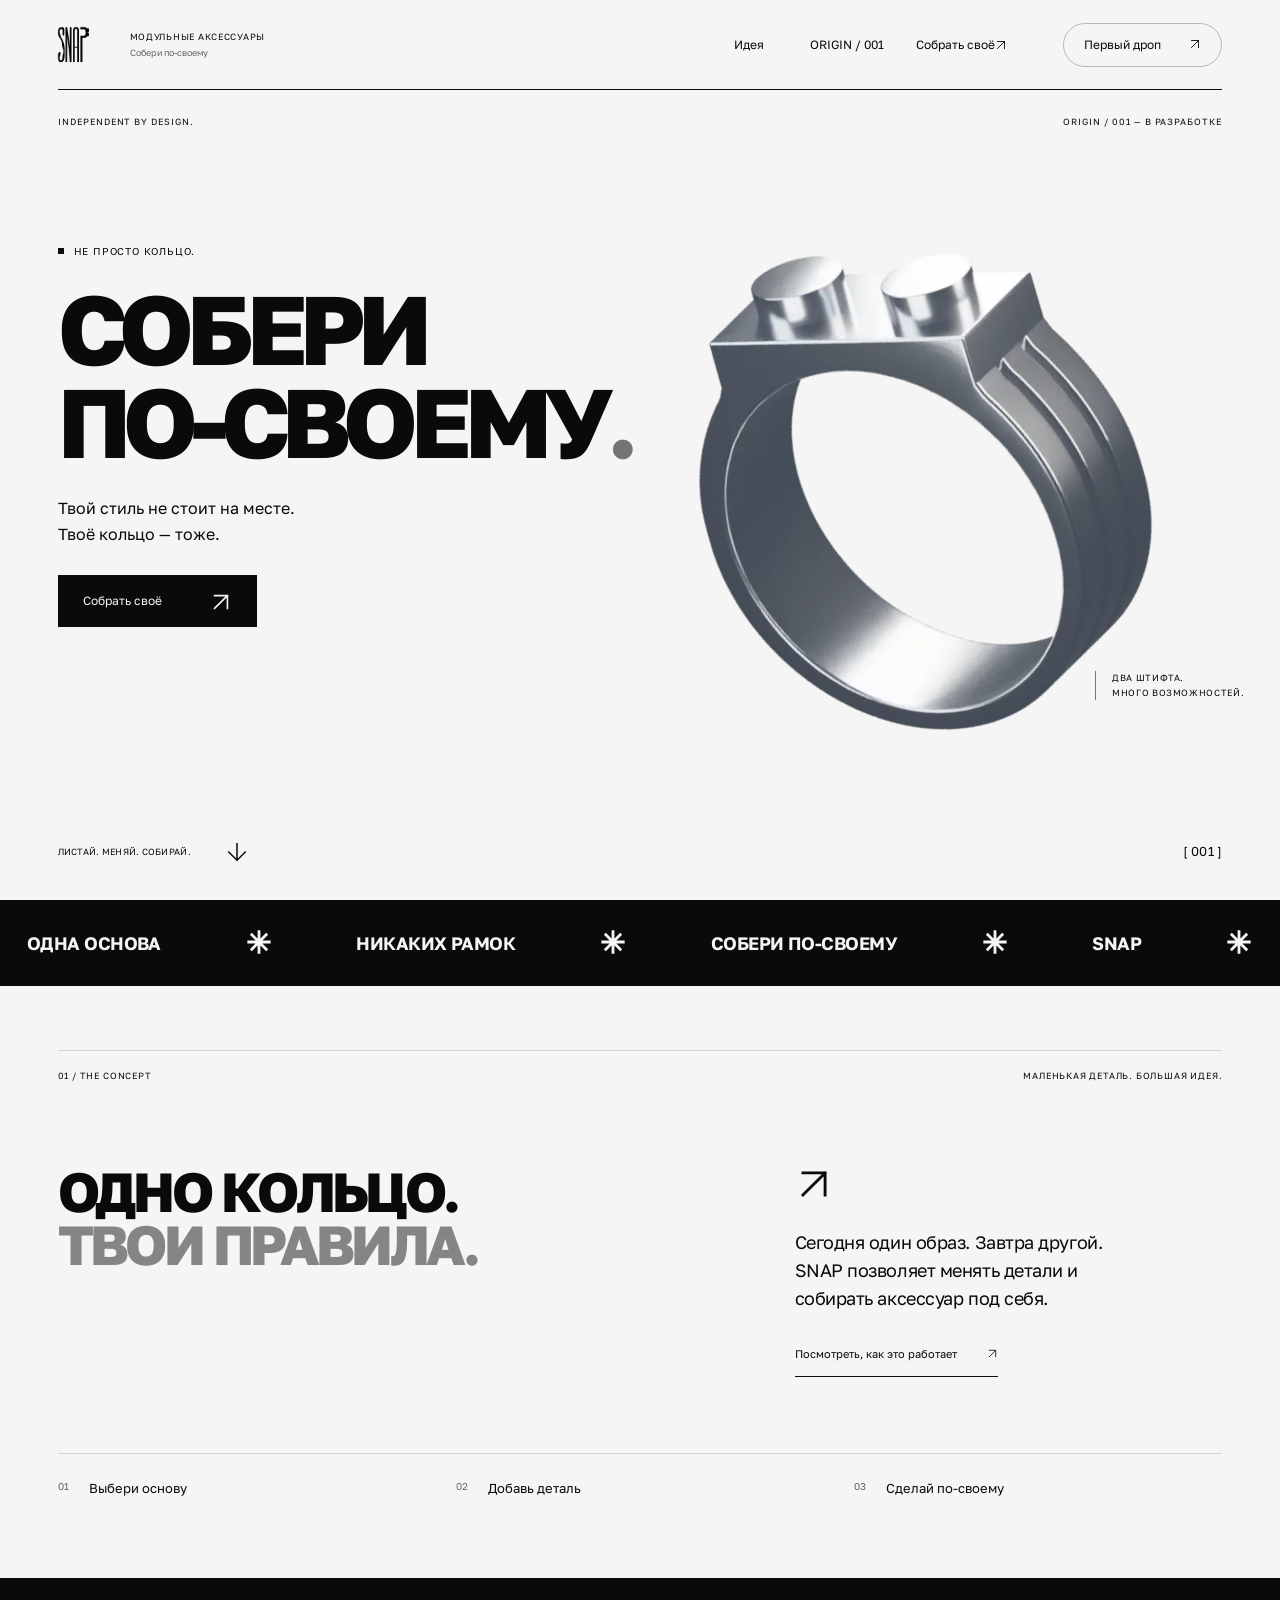
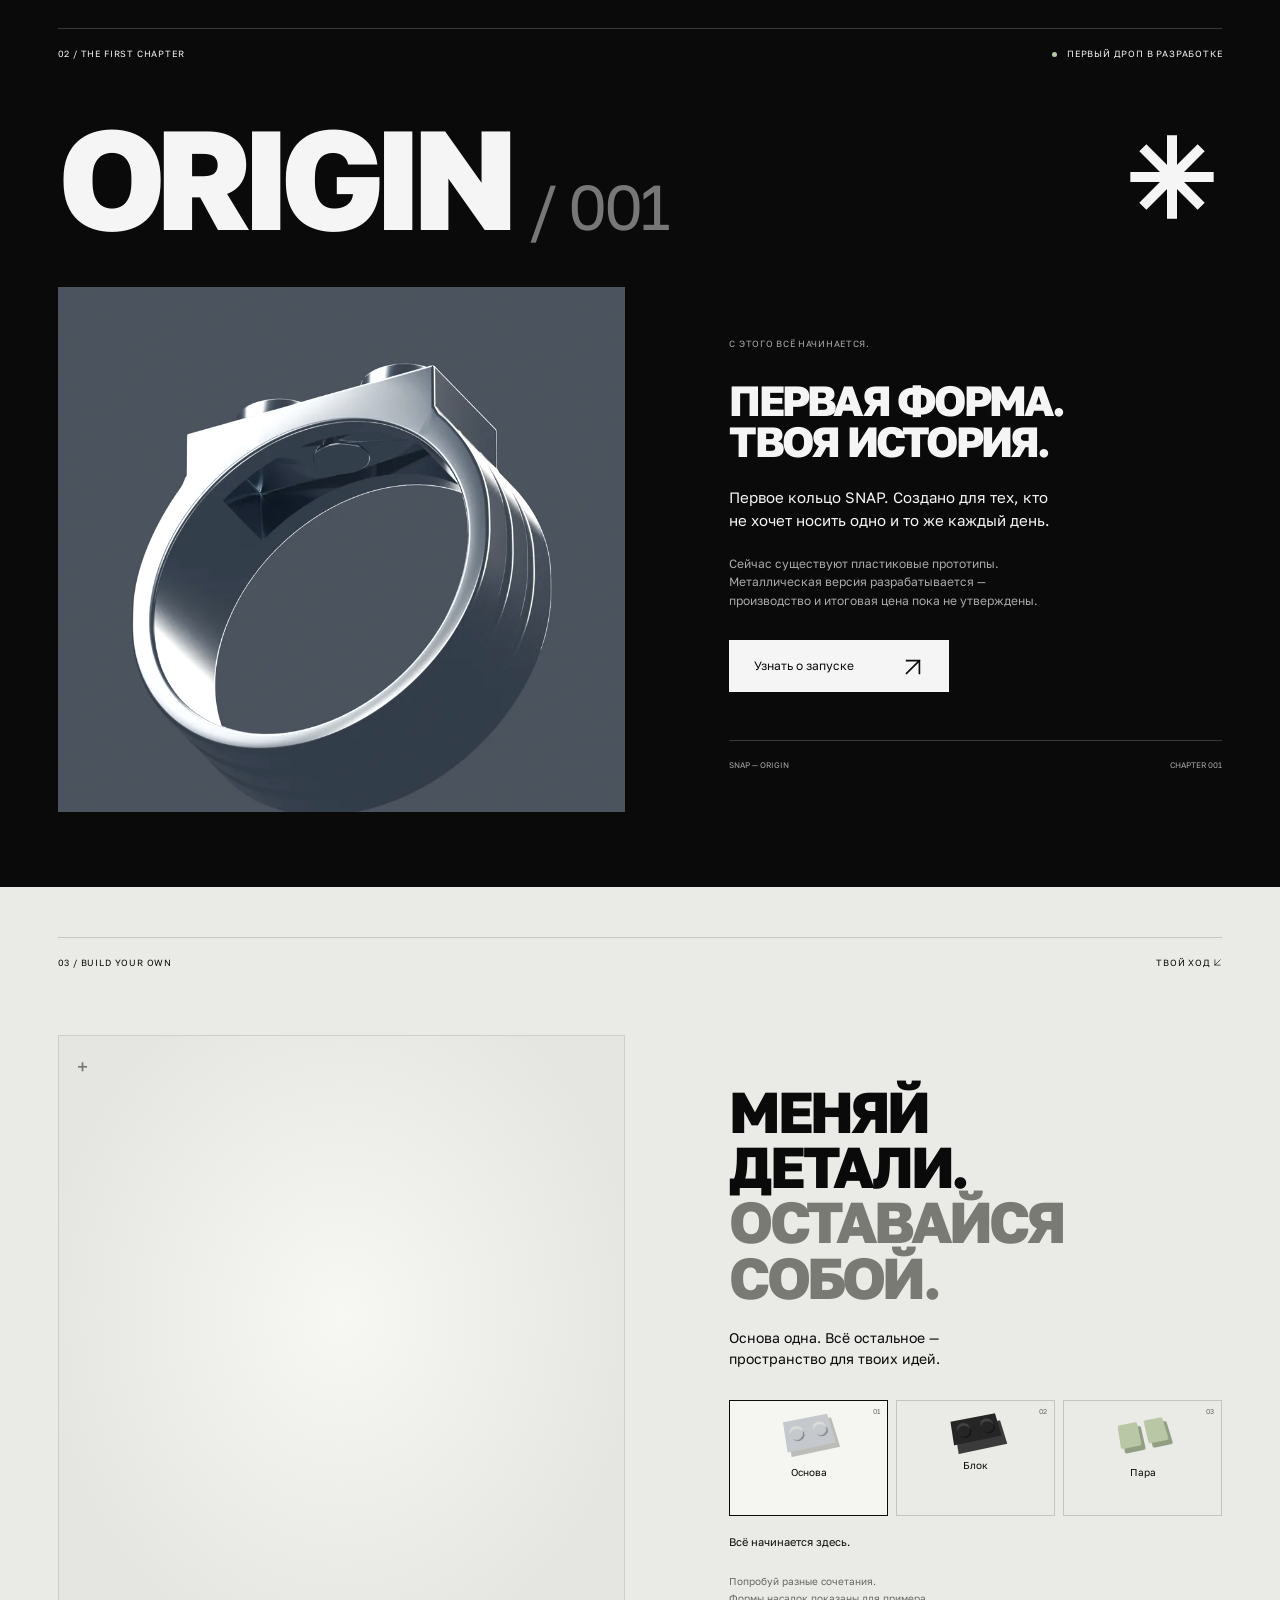
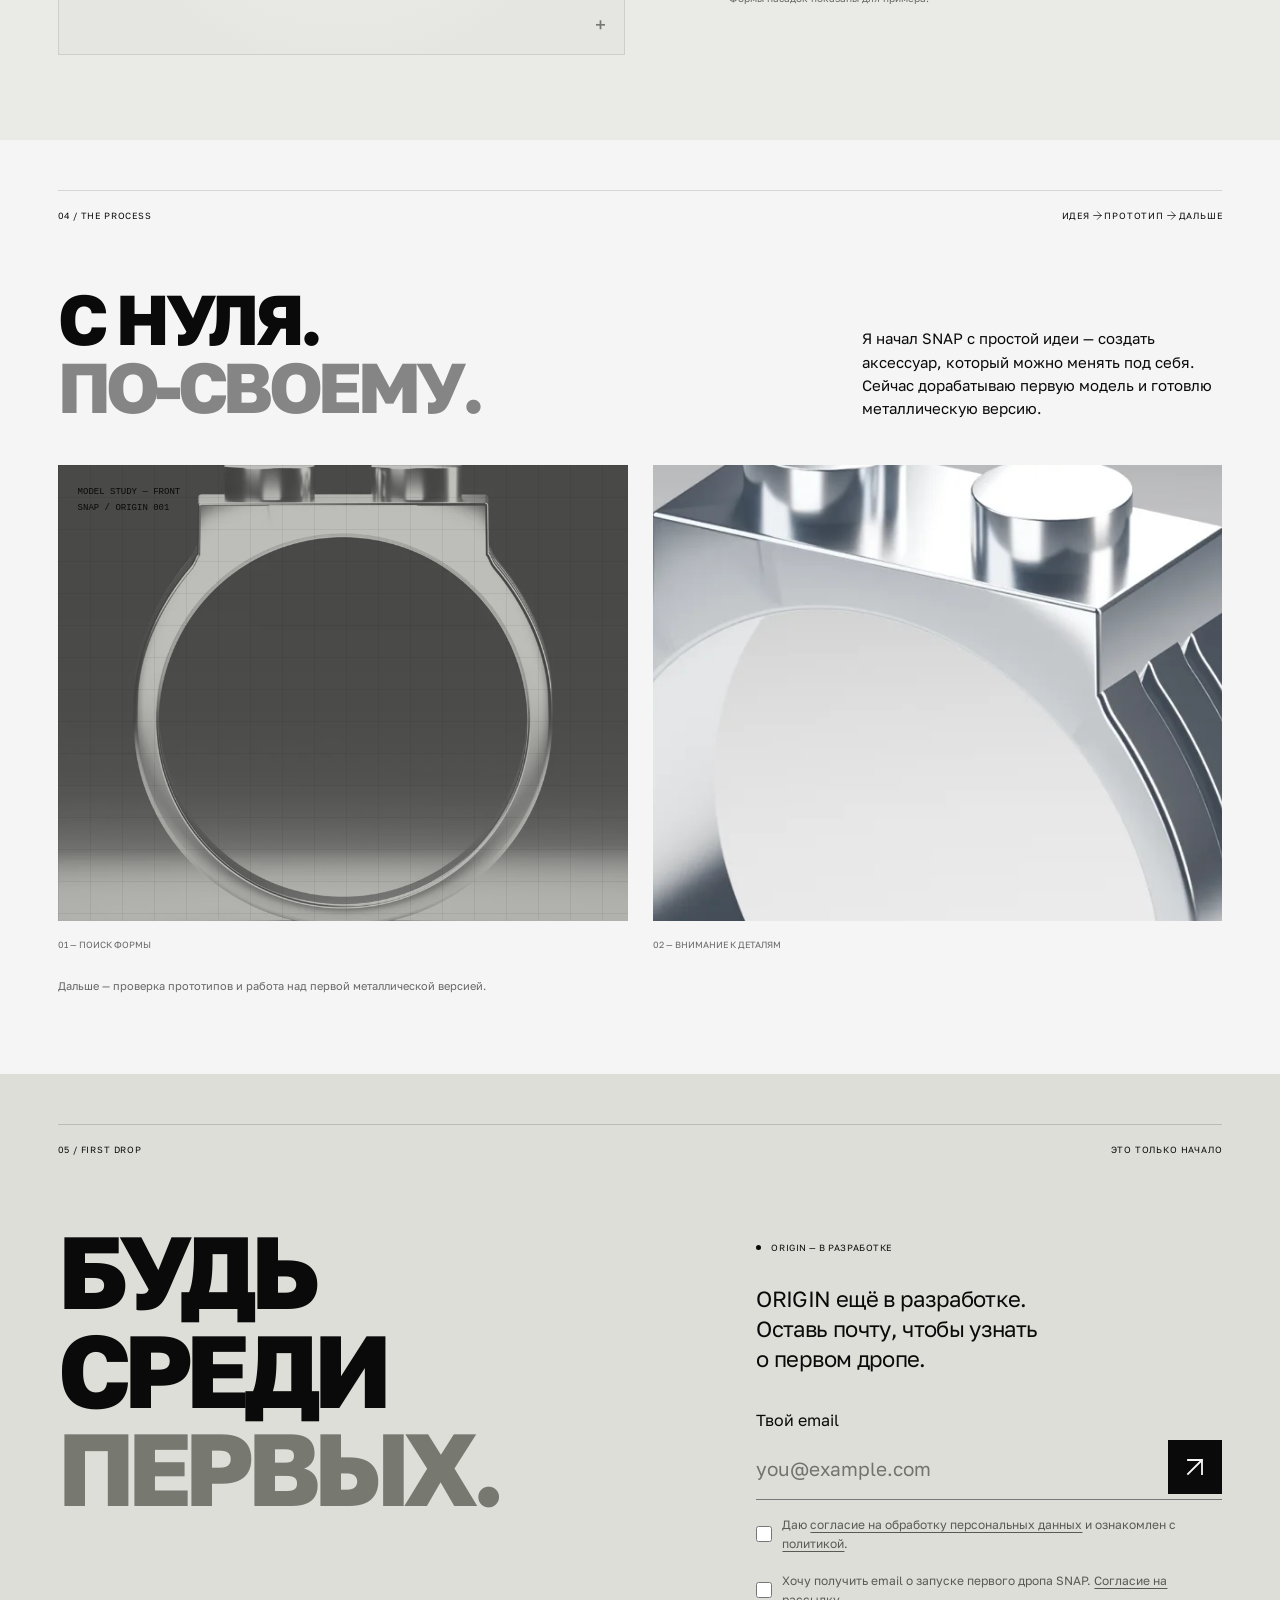
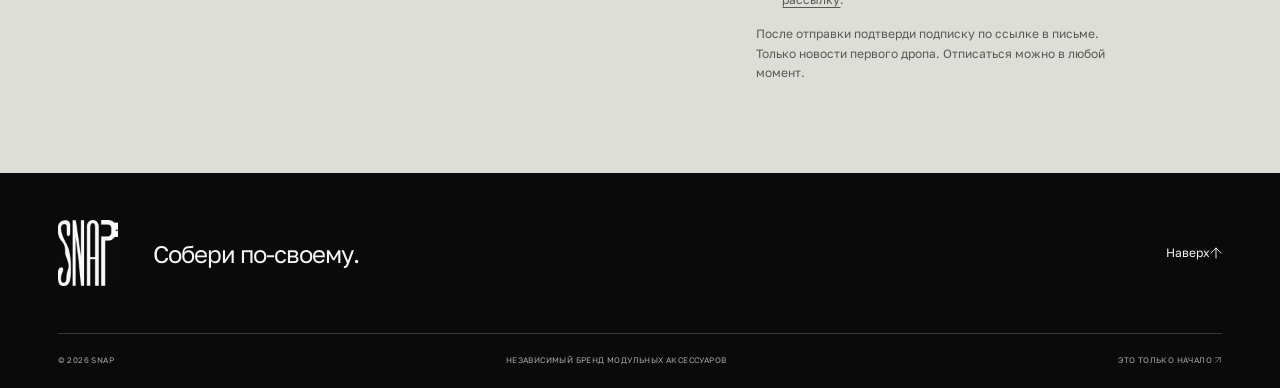
==== commit 6aca4b01: "Use SVG arrows and stars to prevent iOS emoji rendering" ====
--- a/index.html
+++ b/index.html
@@ -1 +1 @@
-<!DOCTYPE html><!--unhVq0YySdlmbSqu5wFd4--><html lang="ru"><head><meta charSet="utf-8"/><meta name="viewport" content="width=device-width, initial-scale=1"/><link rel="preload" as="image" href="/media/snap-logo.webp"/><link rel="preload" as="image" href="/media/sequence/base/12.webp" fetchPriority="high"/><link rel="stylesheet" href="/_next/static/css/5b55c4f61e787c3c.css" data-precedence="next"/><link rel="preload" as="script" fetchPriority="low" href="/_next/static/chunks/webpack-7579f4a6d8541d0e.js"/><script src="/_next/static/chunks/4bd1b696-c023c6e3521b1417.js" async=""></script><script src="/_next/static/chunks/255-1f92380adbc6ec99.js" async=""></script><script src="/_next/static/chunks/main-app-2f1abfb58937e68d.js" async=""></script><script src="/_next/static/chunks/app/page-0e9eaba866b7626f.js" async=""></script><title>SNAP — Собери по-своему</title><meta name="description" content="Независимый бренд модульных аксессуаров. Одно кольцо. Твои правила. Первый дроп ORIGIN в разработке."/><meta name="robots" content="index, follow"/><script src="/_next/static/chunks/polyfills-42372ed130431b0a.js" noModule=""></script></head><body><div hidden=""><!--$--><!--/$--></div><a class="skip-link" href="#concept">Перейти к содержимому</a><header class="header"><a class="brand-mark" href="#top" aria-label="SNAP — в начало"><img src="/media/snap-logo.webp" width="31" height="36" alt="SNAP"/></a><span class="header-caption">МОДУЛЬНЫЕ АКСЕССУАРЫ<br/><span>Собери по-своему</span></span><nav class="navigation" id="main-navigation" aria-label="Основная навигация"><a href="#concept">Идея</a><a href="#origin">ORIGIN / 001</a><a href="#build">Собрать своё ↗</a></nav><a class="header-drop" href="#first-drop">Первый дроп <span>↗</span></a><button class="menu-button" aria-controls="main-navigation" aria-expanded="false" aria-label="Открыть меню">Меню +</button></header><main id="top"><section class="hero"><div class="hero-topline"><span>INDEPENDENT BY DESIGN.</span><span>ORIGIN / 001 — В РАЗРАБОТКЕ</span></div><div class="hero-copy"><div class="eyebrow"><span class="tiny-square"></span> НЕ ПРОСТО КОЛЬЦО.</div><h1>СОБЕРИ<br/>ПО-СВОЕМУ<span class="title-dot">.</span></h1><p>Твой стиль не стоит на месте.<br/>Твоё кольцо — тоже.</p><a class="button button-dark" href="#build">Собрать своё <span>↗</span></a></div><div class="hero-stage" data-ring-stage="hero"><img class="ring-poster ring-sequence" src="/media/sequence/base/12.webp" width="640" height="640" alt="Кольцо SNAP — кадр визуализации цифровой модели" loading="eager" fetchPriority="high" decoding="async"/><span class="product-pin">ДВА ШТИФТА.<br/>МНОГО ВОЗМОЖНОСТЕЙ.</span></div><div class="hero-bottom"><a href="#concept">ЛИСТАЙ. МЕНЯЙ. СОБИРАЙ. <span>↓</span></a><span class="hero-index">[ 001 ]</span></div></section><div class="ticker" aria-hidden="true"><span>ОДНА ОСНОВА</span><b>✳</b><span>НИКАКИХ РАМОК</span><b>✳</b><span>СОБЕРИ ПО-СВОЕМУ</span><b>✳</b><span>SNAP</span><b>✳</b></div><section id="concept" class="concept section"><div class="section-line"><span>01 / THE CONCEPT</span><span>МАЛЕНЬКАЯ ДЕТАЛЬ. БОЛЬШАЯ ИДЕЯ.</span></div><div class="concept-layout"><h2>ОДНО КОЛЬЦО.<br/><span>ТВОИ ПРАВИЛА.</span></h2><div><span class="concept-icon" aria-hidden="true">↗</span><p>Сегодня один образ. Завтра другой. SNAP позволяет менять детали и собирать аксессуар под себя.</p><a class="text-link" href="#build">Посмотреть, как это работает <span>↗</span></a></div></div><div class="concept-steps"><span><b>01</b> Выбери основу</span><span><b>02</b> Добавь деталь</span><span><b>03</b> Сделай по-своему</span></div></section><section id="origin" class="origin section"><div class="section-line"><span>02 / THE FIRST CHAPTER</span><span class="status-light">ПЕРВЫЙ ДРОП В РАЗРАБОТКЕ</span></div><div class="origin-heading"><h2>ORIGIN<span>/ 001</span></h2><span class="origin-star" aria-hidden="true">✳</span></div><div class="origin-layout"><figure class="origin-image"><img src="/media/inside.webp" width="900" height="900" loading="lazy" alt="Внутренняя сторона кольца SNAP — рендер цифровой модели"/></figure><div class="origin-copy"><span class="eyebrow">С ЭТОГО ВСЁ НАЧИНАЕТСЯ.</span><h3>ПЕРВАЯ ФОРМА.<br/>ТВОЯ ИСТОРИЯ.</h3><p>Первое кольцо SNAP. Создано для тех, кто не хочет носить одно и то же каждый день.</p><p class="muted">Сейчас существуют пластиковые прототипы. Металлическая версия разрабатывается — производство и итоговая цена пока не утверждены.</p><a class="button button-light" href="#first-drop">Узнать о запуске <span>↗</span></a><div class="origin-footnote"><span>SNAP — ORIGIN</span><span>CHAPTER 001</span></div></div></div></section><section class="builder section" id="build" aria-labelledby="build-title"><div class="section-line"><span>03 / BUILD YOUR OWN</span><span>ТВОЙ ХОД ↙</span></div><div class="builder-layout"><div class="builder-stage" data-ring-stage="build"><img class="ring-poster ring-sequence" src="/media/sequence/base/12.webp" width="640" height="640" alt="Кольцо SNAP — кадр визуализации цифровой модели" loading="lazy" fetchPriority="auto" decoding="async"/><div class="stage-cross top-left">+</div><div class="stage-cross bottom-right">+</div></div><div class="builder-controls"><h2 id="build-title">МЕНЯЙ<br/>ДЕТАЛИ.<br/><span>ОСТАВАЙСЯ <br/>СОБОЙ.</span></h2><p>Основа одна. Всё остальное —<br/>пространство для твоих идей.</p><div class="module-picker" role="group" aria-label="Демонстрационные насадки"><button data-module="base" aria-pressed="true" class="module active"><span class="module-shape base" style="--module-color:#c5c8cc"><i></i><i></i></span><span>Основа</span><small>0<!-- -->1</small></button><button data-module="block" aria-pressed="false" class="module"><span class="module-shape block" style="--module-color:#252525"><i></i><i></i></span><span>Блок</span><small>0<!-- -->2</small></button><button data-module="double" aria-pressed="false" class="module"><span class="module-shape double" style="--module-color:#b9c7a7"><i></i><i></i></span><span>Пара</span><small>0<!-- -->3</small></button></div><p class="selected-caption" aria-live="polite">Всё начинается здесь.</p><p class="demo-note">Попробуй разные сочетания.<br/>Формы насадок показаны для примера.</p></div></div></section><section class="process section" id="process"><div class="section-line"><span>04 / THE PROCESS</span><span>ИДЕЯ → ПРОТОТИП → ДАЛЬШЕ</span></div><div class="process-heading"><h2>С НУЛЯ.<br/><span>ПО-СВОЕМУ.</span></h2><p>Я начал SNAP с простой идеи — создать аксессуар, который можно менять под себя. Сейчас дорабатываю первую модель и готовлю металлическую версию.</p></div><div class="process-grid"><figure><div class="cad-image"><img src="/media/side.webp" width="900" height="900" alt="Боковой ракурс цифровой модели SNAP" loading="lazy"/><span class="cad-grid"></span><span class="cad-label">MODEL STUDY — FRONT<br/>SNAP / ORIGIN 001</span></div><figcaption><span>01 — ПОИСК ФОРМЫ</span></figcaption></figure><figure><div class="detail-image"><img src="/media/hero.webp" width="1200" height="1200" loading="lazy" alt="Детали площадки и штифтов кольца SNAP — 3D-рендер"/></div><figcaption><span>02 — ВНИМАНИЕ К ДЕТАЛЯМ</span></figcaption></figure></div><p class="process-note">Дальше — проверка прототипов и работа над первой металлической версией.</p></section><section id="first-drop" class="signup section" aria-labelledby="signup-title"><div class="section-line"><span>05 / FIRST DROP</span><span>ЭТО ТОЛЬКО НАЧАЛО</span></div><div class="signup-layout"><h2 id="signup-title">БУДЬ<br/>СРЕДИ<br/><span>ПЕРВЫХ.</span></h2><div class="signup-content"><span class="status-light">ORIGIN — В РАЗРАБОТКЕ</span><p>ORIGIN ещё в разработке.<br/>Оставь почту, чтобы узнать<br/>о первом дропе.</p><form accept-charset="UTF-8" action="https://cp.unisender.com/ru/subscribe?hash=6nxn3b94kcfdrx9jefcy5f4em6941cexkpyzwr669mqtfmcb7d91y" method="POST"><input type="hidden" name="charset" value="UTF-8"/><input type="hidden" name="default_list_id" value="1"/><input type="hidden" name="overwrite" value="2"/><input type="hidden" name="is_v5" value="1"/><label for="email">Твой email</label><div class="email-row"><input id="email" type="email" autoComplete="email" placeholder="you@example.com" required="" maxLength="254" name="email"/><button type="submit" aria-label="Узнать о запуске SNAP">↗</button></div><div class="honeypot" aria-hidden="true"><label>Ваш сайт<input tabindex="-1" autoComplete="off" name="website"/></label></div><label class="consent"><input type="checkbox" required="" name="consent"/><span>Даю <a href="/consent/" target="_blank" rel="noopener">согласие на обработку персональных данных</a> и ознакомлен с <a href="/privacy/" target="_blank" rel="noopener">политикой</a>.</span></label><label class="consent"><input type="checkbox" required="" name="newsletter"/><span>Хочу получить email о запуске первого дропа SNAP. <a href="/newsletter-consent/" target="_blank" rel="noopener">Согласие на рассылку</a>.</span></label><p class="privacy-note">После отправки подтверди подписку по ссылке в письме. Только новости первого дропа. Отписаться можно в любой момент.</p></form></div></div></section></main><footer class="footer"><div class="footer-top"><a href="#top" aria-label="SNAP — в начало"><img src="/media/snap-logo.webp" width="72" height="80" alt="SNAP"/></a><p>Собери по-своему.</p><a class="back-top" href="#top">Наверх ↑</a></div><div class="footer-bottom"><span>© <!-- -->2026<!-- --> SNAP</span><span>НЕЗАВИСИМЫЙ БРЕНД МОДУЛЬНЫХ АКСЕССУАРОВ</span><span>ЭТО ТОЛЬКО НАЧАЛО ↗</span></div></footer><!--$--><!--/$--><script src="/_next/static/chunks/webpack-7579f4a6d8541d0e.js" id="_R_" async=""></script><script>(self.__next_f=self.__next_f||[]).push([0])</script><script>self.__next_f.push([1,"1:\"$Sreact.fragment\"\n2:I[9766,[],\"\"]\n3:I[8924,[],\"\"]\n4:I[1398,[\"974\",\"static/chunks/app/page-0e9eaba866b7626f.js\"],\"default\"]\n5:I[3861,[\"974\",\"static/chunks/app/page-0e9eaba866b7626f.js\"],\"default\"]\nf:I[7150,[],\"\"]\n:HL[\"/_next/static/css/5b55c4f61e787c3c.css\",\"style\"]\n"])</script><script>self.__next_f.push([1,"0:{\"P\":null,\"b\":\"unhVq0YySdlmbSqu5wFd4\",\"p\":\"\",\"c\":[\"\",\"\"],\"i\":false,\"f\":[[[\"\",{\"children\":[\"__PAGE__\",{}]},\"$undefined\",\"$undefined\",true],[\"\",[\"$\",\"$1\",\"c\",{\"children\":[[[\"$\",\"link\",\"0\",{\"rel\":\"stylesheet\",\"href\":\"/_next/static/css/5b55c4f61e787c3c.css\",\"precedence\":\"next\",\"crossOrigin\":\"$undefined\",\"nonce\":\"$undefined\"}]],[\"$\",\"html\",null,{\"lang\":\"ru\",\"children\":[\"$\",\"body\",null,{\"children\":[\"$\",\"$L2\",null,{\"parallelRouterKey\":\"children\",\"error\":\"$undefined\",\"errorStyles\":\"$undefined\",\"errorScripts\":\"$undefined\",\"template\":[\"$\",\"$L3\",null,{}],\"templateStyles\":\"$undefined\",\"templateScripts\":\"$undefined\",\"notFound\":[[[\"$\",\"title\",null,{\"children\":\"404: This page could not be found.\"}],[\"$\",\"div\",null,{\"style\":{\"fontFamily\":\"system-ui,\\\"Segoe UI\\\",Roboto,Helvetica,Arial,sans-serif,\\\"Apple Color Emoji\\\",\\\"Segoe UI Emoji\\\"\",\"height\":\"100vh\",\"textAlign\":\"center\",\"display\":\"flex\",\"flexDirection\":\"column\",\"alignItems\":\"center\",\"justifyContent\":\"center\"},\"children\":[\"$\",\"div\",null,{\"children\":[[\"$\",\"style\",null,{\"dangerouslySetInnerHTML\":{\"__html\":\"body{color:#000;background:#fff;margin:0}.next-error-h1{border-right:1px solid rgba(0,0,0,.3)}@media (prefers-color-scheme:dark){body{color:#fff;background:#000}.next-error-h1{border-right:1px solid rgba(255,255,255,.3)}}\"}}],[\"$\",\"h1\",null,{\"className\":\"next-error-h1\",\"style\":{\"display\":\"inline-block\",\"margin\":\"0 20px 0 0\",\"padding\":\"0 23px 0 0\",\"fontSize\":24,\"fontWeight\":500,\"verticalAlign\":\"top\",\"lineHeight\":\"49px\"},\"children\":404}],[\"$\",\"div\",null,{\"style\":{\"display\":\"inline-block\"},\"children\":[\"$\",\"h2\",null,{\"style\":{\"fontSize\":14,\"fontWeight\":400,\"lineHeight\":\"49px\",\"margin\":0},\"children\":\"This page could not be found.\"}]}]]}]}]],[]],\"forbidden\":\"$undefined\",\"unauthorized\":\"$undefined\"}]}]}]]}],{\"children\":[\"__PAGE__\",[\"$\",\"$1\",\"c\",{\"children\":[[[\"$\",\"a\",null,{\"className\":\"skip-link\",\"href\":\"#concept\",\"children\":\"Перейти к содержимому\"}],[\"$\",\"$L4\",null,{}],[\"$\",\"main\",null,{\"id\":\"top\",\"children\":[[\"$\",\"section\",null,{\"className\":\"hero\",\"children\":[[\"$\",\"div\",null,{\"className\":\"hero-topline\",\"children\":[[\"$\",\"span\",null,{\"children\":\"INDEPENDENT BY DESIGN.\"}],[\"$\",\"span\",null,{\"children\":\"ORIGIN / 001 — В РАЗРАБОТКЕ\"}]]}],[\"$\",\"div\",null,{\"className\":\"hero-copy\",\"children\":[[\"$\",\"div\",null,{\"className\":\"eyebrow\",\"children\":[[\"$\",\"span\",null,{\"className\":\"tiny-square\"}],\" НЕ ПРОСТО КОЛЬЦО.\"]}],[\"$\",\"h1\",null,{\"children\":[\"СОБЕРИ\",[\"$\",\"br\",null,{}],\"ПО-СВОЕМУ\",[\"$\",\"span\",null,{\"className\":\"title-dot\",\"children\":\".\"}]]}],[\"$\",\"p\",null,{\"children\":[\"Твой стиль не стоит на месте.\",[\"$\",\"br\",null,{}],\"Твоё кольцо — тоже.\"]}],[\"$\",\"a\",null,{\"className\":\"button button-dark\",\"href\":\"#build\",\"children\":[\"Собрать своё \",[\"$\",\"span\",null,{\"children\":\"↗\"}]]}]]}],[\"$\",\"div\",null,{\"className\":\"hero-stage\",\"data-ring-stage\":\"hero\",\"children\":[[\"$\",\"$L5\",null,{\"hero\":true}],[\"$\",\"span\",null,{\"className\":\"product-pin\",\"children\":[\"ДВА ШТИФТА.\",[\"$\",\"br\",null,{}],\"МНОГО ВОЗМОЖНОСТЕЙ.\"]}]]}],[\"$\",\"div\",null,{\"className\":\"hero-bottom\",\"children\":[[\"$\",\"a\",null,{\"href\":\"#concept\",\"children\":[\"ЛИСТАЙ. МЕНЯЙ. СОБИРАЙ. \",[\"$\",\"span\",null,{\"children\":\"↓\"}]]}],[\"$\",\"span\",null,{\"className\":\"hero-index\",\"children\":\"[ 001 ]\"}]]}]]}],[\"$\",\"div\",null,{\"className\":\"ticker\",\"aria-hidden\":\"true\",\"children\":[[\"$\",\"span\",null,{\"children\":\"ОДНА ОСНОВА\"}],[\"$\",\"b\",null,{\"children\":\"✳\"}],[\"$\",\"span\",null,{\"children\":\"НИКАКИХ РАМОК\"}],[\"$\",\"b\",null,{\"children\":\"✳\"}],[\"$\",\"span\",null,{\"children\":\"СОБЕРИ ПО-СВОЕМУ\"}],[\"$\",\"b\",null,{\"children\":\"✳\"}],[\"$\",\"span\",null,{\"children\":\"SNAP\"}],[\"$\",\"b\",null,{\"children\":\"✳\"}]]}],[\"$\",\"section\",null,{\"id\":\"concept\",\"className\":\"concept section\",\"children\":[[\"$\",\"div\",null,{\"className\":\"section-line\",\"children\":[[\"$\",\"span\",null,{\"children\":\"01 / THE CONCEPT\"}],[\"$\",\"span\",null,{\"children\":\"МАЛЕНЬКАЯ ДЕТАЛЬ. БОЛЬШАЯ ИДЕЯ.\"}]]}],[\"$\",\"div\",null,{\"className\":\"concept-layout\",\"children\":[[\"$\",\"h2\",null,{\"children\":[\"ОДНО КОЛЬЦО.\",[\"$\",\"br\",null,{}],[\"$\",\"span\",null,{\"children\":\"ТВОИ ПРАВИЛА.\"}]]}],[\"$\",\"div\",null,{\"children\":[[\"$\",\"span\",null,{\"className\":\"concept-icon\",\"aria-hidden\":\"true\",\"children\":\"↗\"}],[\"$\",\"p\",null,{\"children\":\"Сегодня один образ. Завтра другой. SNAP позволяет менять детали и собирать аксессуар под себя.\"}],[\"$\",\"a\",null,{\"className\":\"text-link\",\"href\":\"#build\",\"children\":[\"Посмотреть, как это работает \",[\"$\",\"span\",null,{\"children\":\"↗\"}]]}]]}]]}],[\"$\",\"div\",null,{\"className\":\"concept-steps\",\"children\":[[\"$\",\"span\",null,{\"children\":[[\"$\",\"b\",null,{\"children\":\"01\"}],\" Выбери основу\"]}],[\"$\",\"span\",null,{\"children\":[[\"$\",\"b\",null,{\"children\":\"02\"}],\" Добавь деталь\"]}],[\"$\",\"span\",null,{\"children\":[[\"$\",\"b\",null,{\"children\":\"03\"}],\" Сделай по-своему\"]}]]}]]}],[\"$\",\"section\",null,{\"id\":\"origin\",\"className\":\"origin section\",\"children\":[[\"$\",\"div\",null,{\"className\":\"section-line\",\"children\":[[\"$\",\"span\",null,{\"children\":\"02 / THE FIRST CHAPTER\"}],[\"$\",\"span\",null,{\"className\":\"status-light\",\"children\":\"ПЕРВЫЙ ДРОП В РАЗРАБОТКЕ\"}]]}],[\"$\",\"div\",null,{\"className\":\"origin-heading\",\"children\":[\"$L6\",\"$L7\"]}],\"$L8\"]}],\"$L9\",\"$La\",\"$Lb\"]}],\"$Lc\"],null,\"$Ld\"]}],{},null,false]},null,false],\"$Le\",false]],\"m\":\"$undefined\",\"G\":[\"$f\",[]],\"s\":false,\"S\":true}\n"])</script><script>self.__next_f.push([1,"10:I[2644,[\"974\",\"static/chunks/app/page-0e9eaba866b7626f.js\"],\"default\"]\n11:I[620,[\"974\",\"static/chunks/app/page-0e9eaba866b7626f.js\"],\"default\"]\n12:I[4431,[],\"OutletBoundary\"]\n14:I[5278,[],\"AsyncMetadataOutlet\"]\n16:I[4431,[],\"ViewportBoundary\"]\n18:I[4431,[],\"MetadataBoundary\"]\n19:\"$Sreact.suspense\"\n6:[\"$\",\"h2\",null,{\"children\":[\"ORIGIN\",[\"$\",\"span\",null,{\"children\":\"/ 001\"}]]}]\n7:[\"$\",\"span\",null,{\"className\":\"origin-star\",\"aria-hidden\":\"true\",\"children\":\"✳\"}]\n"])</script><script>self.__next_f.push([1,"8:[\"$\",\"div\",null,{\"className\":\"origin-layout\",\"children\":[[\"$\",\"figure\",null,{\"className\":\"origin-image\",\"children\":[\"$\",\"img\",null,{\"src\":\"/media/inside.webp\",\"width\":\"900\",\"height\":\"900\",\"loading\":\"lazy\",\"alt\":\"Внутренняя сторона кольца SNAP — рендер цифровой модели\"}]}],[\"$\",\"div\",null,{\"className\":\"origin-copy\",\"children\":[[\"$\",\"span\",null,{\"className\":\"eyebrow\",\"children\":\"С ЭТОГО ВСЁ НАЧИНАЕТСЯ.\"}],[\"$\",\"h3\",null,{\"children\":[\"ПЕРВАЯ ФОРМА.\",[\"$\",\"br\",null,{}],\"ТВОЯ ИСТОРИЯ.\"]}],[\"$\",\"p\",null,{\"children\":\"Первое кольцо SNAP. Создано для тех, кто не хочет носить одно и то же каждый день.\"}],[\"$\",\"p\",null,{\"className\":\"muted\",\"children\":\"Сейчас существуют пластиковые прототипы. Металлическая версия разрабатывается — производство и итоговая цена пока не утверждены.\"}],[\"$\",\"a\",null,{\"className\":\"button button-light\",\"href\":\"#first-drop\",\"children\":[\"Узнать о запуске \",[\"$\",\"span\",null,{\"children\":\"↗\"}]]}],[\"$\",\"div\",null,{\"className\":\"origin-footnote\",\"children\":[[\"$\",\"span\",null,{\"children\":\"SNAP — ORIGIN\"}],[\"$\",\"span\",null,{\"children\":\"CHAPTER 001\"}]]}]]}]]}]\n"])</script><script>self.__next_f.push([1,"9:[\"$\",\"$L10\",null,{}]\n"])</script><script>self.__next_f.push([1,"a:[\"$\",\"section\",null,{\"className\":\"process section\",\"id\":\"process\",\"children\":[[\"$\",\"div\",null,{\"className\":\"section-line\",\"children\":[[\"$\",\"span\",null,{\"children\":\"04 / THE PROCESS\"}],[\"$\",\"span\",null,{\"children\":\"ИДЕЯ → ПРОТОТИП → ДАЛЬШЕ\"}]]}],[\"$\",\"div\",null,{\"className\":\"process-heading\",\"children\":[[\"$\",\"h2\",null,{\"children\":[\"С НУЛЯ.\",[\"$\",\"br\",null,{}],[\"$\",\"span\",null,{\"children\":\"ПО-СВОЕМУ.\"}]]}],[\"$\",\"p\",null,{\"children\":\"Я начал SNAP с простой идеи — создать аксессуар, который можно менять под себя. Сейчас дорабатываю первую модель и готовлю металлическую версию.\"}]]}],[\"$\",\"div\",null,{\"className\":\"process-grid\",\"children\":[[\"$\",\"figure\",null,{\"children\":[[\"$\",\"div\",null,{\"className\":\"cad-image\",\"children\":[[\"$\",\"img\",null,{\"src\":\"/media/side.webp\",\"width\":\"900\",\"height\":\"900\",\"alt\":\"Боковой ракурс цифровой модели SNAP\",\"loading\":\"lazy\"}],[\"$\",\"span\",null,{\"className\":\"cad-grid\"}],[\"$\",\"span\",null,{\"className\":\"cad-label\",\"children\":[\"MODEL STUDY — FRONT\",[\"$\",\"br\",null,{}],\"SNAP / ORIGIN 001\"]}]]}],[\"$\",\"figcaption\",null,{\"children\":[\"$\",\"span\",null,{\"children\":\"01 — ПОИСК ФОРМЫ\"}]}]]}],[\"$\",\"figure\",null,{\"children\":[[\"$\",\"div\",null,{\"className\":\"detail-image\",\"children\":[\"$\",\"img\",null,{\"src\":\"/media/hero.webp\",\"width\":\"1200\",\"height\":\"1200\",\"loading\":\"lazy\",\"alt\":\"Детали площадки и штифтов кольца SNAP — 3D-рендер\"}]}],[\"$\",\"figcaption\",null,{\"children\":[\"$\",\"span\",null,{\"children\":\"02 — ВНИМАНИЕ К ДЕТАЛЯМ\"}]}]]}]]}],[\"$\",\"p\",null,{\"className\":\"process-note\",\"children\":\"Дальше — проверка прототипов и работа над первой металлической версией.\"}]]}]\n"])</script><script>self.__next_f.push([1,"b:[\"$\",\"$L11\",null,{}]\nc:[\"$\",\"footer\",null,{\"className\":\"footer\",\"children\":[[\"$\",\"div\",null,{\"className\":\"footer-top\",\"children\":[[\"$\",\"a\",null,{\"href\":\"#top\",\"aria-label\":\"SNAP — в начало\",\"children\":[\"$\",\"img\",null,{\"src\":\"/media/snap-logo.webp\",\"width\":\"72\",\"height\":\"80\",\"alt\":\"SNAP\"}]}],[\"$\",\"p\",null,{\"children\":\"Собери по-своему.\"}],[\"$\",\"a\",null,{\"className\":\"back-top\",\"href\":\"#top\",\"children\":\"Наверх ↑\"}]]}],[\"$\",\"div\",null,{\"className\":\"footer-bottom\",\"children\":[[\"$\",\"span\",null,{\"children\":[\"© \",2026,\" SNAP\"]}],[\"$\",\"span\",null,{\"children\":\"НЕЗАВИСИМЫЙ БРЕНД МОДУЛЬНЫХ АКСЕССУАРОВ\"}],[\"$\",\"span\",null,{\"children\":\"ЭТО ТОЛЬКО НАЧАЛО ↗\"}]]}]]}]\nd:[\"$\",\"$L12\",null,{\"children\":[\"$L13\",[\"$\",\"$L14\",null,{\"promise\":\"$@15\"}]]}]\ne:[\"$\",\"$1\",\"h\",{\"children\":[null,[[\"$\",\"$L16\",null,{\"children\":\"$L17\"}],null],[\"$\",\"$L18\",null,{\"children\":[\"$\",\"div\",null,{\"hidden\":true,\"children\":[\"$\",\"$19\",null,{\"fallback\":null,\"children\":\"$L1a\"}]}]}]]}]\n"])</script><script>self.__next_f.push([1,"17:[[\"$\",\"meta\",\"0\",{\"charSet\":\"utf-8\"}],[\"$\",\"meta\",\"1\",{\"name\":\"viewport\",\"content\":\"width=device-width, initial-scale=1\"}]]\n13:null\n"])</script><script>self.__next_f.push([1,"15:{\"metadata\":[[\"$\",\"title\",\"0\",{\"children\":\"SNAP — Собери по-своему\"}],[\"$\",\"meta\",\"1\",{\"name\":\"description\",\"content\":\"Независимый бренд модульных аксессуаров. Одно кольцо. Твои правила. Первый дроп ORIGIN в разработке.\"}],[\"$\",\"meta\",\"2\",{\"name\":\"robots\",\"content\":\"index, follow\"}]],\"error\":null,\"digest\":\"$undefined\"}\n"])</script><script>self.__next_f.push([1,"1a:\"$15:metadata\"\n"])</script></body></html>+<!DOCTYPE html><!--yKnNZazQDcFm_Z3IN221v--><html lang="ru"><head><meta charSet="utf-8"/><meta name="viewport" content="width=device-width, initial-scale=1"/><link rel="preload" as="image" href="/media/snap-logo.webp"/><link rel="preload" as="image" href="/media/sequence/base/12.webp" fetchPriority="high"/><link rel="stylesheet" href="/_next/static/css/0de1158cc1c0358b.css" data-precedence="next"/><link rel="preload" as="script" fetchPriority="low" href="/_next/static/chunks/webpack-7579f4a6d8541d0e.js"/><script src="/_next/static/chunks/4bd1b696-c023c6e3521b1417.js" async=""></script><script src="/_next/static/chunks/255-1f92380adbc6ec99.js" async=""></script><script src="/_next/static/chunks/main-app-2f1abfb58937e68d.js" async=""></script><script src="/_next/static/chunks/app/page-f164406e32ae17df.js" async=""></script><title>SNAP — Собери по-своему</title><meta name="description" content="Независимый бренд модульных аксессуаров. Одно кольцо. Твои правила. Первый дроп ORIGIN в разработке."/><meta name="robots" content="index, follow"/><script src="/_next/static/chunks/polyfills-42372ed130431b0a.js" noModule=""></script></head><body><div hidden=""><!--$--><!--/$--></div><a class="skip-link" href="#concept">Перейти к содержимому</a><header class="header"><a class="brand-mark" href="#top" aria-label="SNAP — в начало"><img src="/media/snap-logo.webp" width="31" height="36" alt="SNAP"/></a><span class="header-caption">МОДУЛЬНЫЕ АКСЕССУАРЫ<br/><span>Собери по-своему</span></span><nav class="navigation" id="main-navigation" aria-label="Основная навигация"><a href="#concept">Идея</a><a href="#origin">ORIGIN / 001</a><a href="#build">Собрать своё <svg class="snap-icon" viewBox="0 0 24 24" fill="none" aria-hidden="true" focusable="false"><path d="M5 19 19 5M5 5h14v14" stroke="currentColor" stroke-width="1.8" stroke-linecap="square" stroke-linejoin="miter" transform="rotate(0 12 12)"></path></svg></a></nav><a class="header-drop" href="#first-drop">Первый дроп <span><svg class="snap-icon" viewBox="0 0 24 24" fill="none" aria-hidden="true" focusable="false"><path d="M5 19 19 5M5 5h14v14" stroke="currentColor" stroke-width="1.8" stroke-linecap="square" stroke-linejoin="miter" transform="rotate(0 12 12)"></path></svg></span></a><button class="menu-button" aria-controls="main-navigation" aria-expanded="false" aria-label="Открыть меню">Меню +</button></header><main id="top"><section class="hero"><div class="hero-topline"><span>INDEPENDENT BY DESIGN.</span><span>ORIGIN / 001 — В РАЗРАБОТКЕ</span></div><div class="hero-copy"><div class="eyebrow"><span class="tiny-square"></span> НЕ ПРОСТО КОЛЬЦО.</div><h1>СОБЕРИ<br/>ПО-СВОЕМУ<span class="title-dot">.</span></h1><p>Твой стиль не стоит на месте.<br/>Твоё кольцо — тоже.</p><a class="button button-dark" href="#build">Собрать своё <span><svg class="snap-icon" viewBox="0 0 24 24" fill="none" aria-hidden="true" focusable="false"><path d="M5 19 19 5M5 5h14v14" stroke="currentColor" stroke-width="1.8" stroke-linecap="square" stroke-linejoin="miter" transform="rotate(0 12 12)"></path></svg></span></a></div><div class="hero-stage" data-ring-stage="hero"><img class="ring-poster ring-sequence" src="/media/sequence/base/12.webp" width="640" height="640" alt="Кольцо SNAP — кадр визуализации цифровой модели" loading="eager" fetchPriority="high" decoding="async"/><span class="product-pin">ДВА ШТИФТА.<br/>МНОГО ВОЗМОЖНОСТЕЙ.</span></div><div class="hero-bottom"><a href="#concept">ЛИСТАЙ. МЕНЯЙ. СОБИРАЙ. <span><svg class="snap-icon" viewBox="0 0 24 24" fill="none" aria-hidden="true" focusable="false"><path d="M5 19 19 5M5 5h14v14" stroke="currentColor" stroke-width="1.8" stroke-linecap="square" stroke-linejoin="miter" transform="rotate(135 12 12)"></path></svg></span></a><span class="hero-index">[ 001 ]</span></div></section><div class="ticker" aria-hidden="true"><span>ОДНА ОСНОВА</span><b><svg class="snap-icon" viewBox="0 0 24 24" fill="none" aria-hidden="true" focusable="false"><path d="M12 2v20M2 12h20M5 5l14 14M5 19 19 5" stroke="currentColor" stroke-width="2.4"></path></svg></b><span>НИКАКИХ РАМОК</span><b><svg class="snap-icon" viewBox="0 0 24 24" fill="none" aria-hidden="true" focusable="false"><path d="M12 2v20M2 12h20M5 5l14 14M5 19 19 5" stroke="currentColor" stroke-width="2.4"></path></svg></b><span>СОБЕРИ ПО-СВОЕМУ</span><b><svg class="snap-icon" viewBox="0 0 24 24" fill="none" aria-hidden="true" focusable="false"><path d="M12 2v20M2 12h20M5 5l14 14M5 19 19 5" stroke="currentColor" stroke-width="2.4"></path></svg></b><span>SNAP</span><b><svg class="snap-icon" viewBox="0 0 24 24" fill="none" aria-hidden="true" focusable="false"><path d="M12 2v20M2 12h20M5 5l14 14M5 19 19 5" stroke="currentColor" stroke-width="2.4"></path></svg></b></div><section id="concept" class="concept section"><div class="section-line"><span>01 / THE CONCEPT</span><span>МАЛЕНЬКАЯ ДЕТАЛЬ. БОЛЬШАЯ ИДЕЯ.</span></div><div class="concept-layout"><h2>ОДНО КОЛЬЦО.<br/><span>ТВОИ ПРАВИЛА.</span></h2><div><span class="concept-icon" aria-hidden="true"><svg class="snap-icon" viewBox="0 0 24 24" fill="none" aria-hidden="true" focusable="false"><path d="M5 19 19 5M5 5h14v14" stroke="currentColor" stroke-width="1.8" stroke-linecap="square" stroke-linejoin="miter" transform="rotate(0 12 12)"></path></svg></span><p>Сегодня один образ. Завтра другой. SNAP позволяет менять детали и собирать аксессуар под себя.</p><a class="text-link" href="#build">Посмотреть, как это работает <span><svg class="snap-icon" viewBox="0 0 24 24" fill="none" aria-hidden="true" focusable="false"><path d="M5 19 19 5M5 5h14v14" stroke="currentColor" stroke-width="1.8" stroke-linecap="square" stroke-linejoin="miter" transform="rotate(0 12 12)"></path></svg></span></a></div></div><div class="concept-steps"><span><b>01</b> Выбери основу</span><span><b>02</b> Добавь деталь</span><span><b>03</b> Сделай по-своему</span></div></section><section id="origin" class="origin section"><div class="section-line"><span>02 / THE FIRST CHAPTER</span><span class="status-light">ПЕРВЫЙ ДРОП В РАЗРАБОТКЕ</span></div><div class="origin-heading"><h2>ORIGIN<span>/ 001</span></h2><span class="origin-star" aria-hidden="true"><svg class="snap-icon" viewBox="0 0 24 24" fill="none" aria-hidden="true" focusable="false"><path d="M12 2v20M2 12h20M5 5l14 14M5 19 19 5" stroke="currentColor" stroke-width="2.4"></path></svg></span></div><div class="origin-layout"><figure class="origin-image"><img src="/media/inside.webp" width="900" height="900" loading="lazy" alt="Внутренняя сторона кольца SNAP — рендер цифровой модели"/></figure><div class="origin-copy"><span class="eyebrow">С ЭТОГО ВСЁ НАЧИНАЕТСЯ.</span><h3>ПЕРВАЯ ФОРМА.<br/>ТВОЯ ИСТОРИЯ.</h3><p>Первое кольцо SNAP. Создано для тех, кто не хочет носить одно и то же каждый день.</p><p class="muted">Сейчас существуют пластиковые прототипы. Металлическая версия разрабатывается — производство и итоговая цена пока не утверждены.</p><a class="button button-light" href="#first-drop">Узнать о запуске <span><svg class="snap-icon" viewBox="0 0 24 24" fill="none" aria-hidden="true" focusable="false"><path d="M5 19 19 5M5 5h14v14" stroke="currentColor" stroke-width="1.8" stroke-linecap="square" stroke-linejoin="miter" transform="rotate(0 12 12)"></path></svg></span></a><div class="origin-footnote"><span>SNAP — ORIGIN</span><span>CHAPTER 001</span></div></div></div></section><section class="builder section" id="build" aria-labelledby="build-title"><div class="section-line"><span>03 / BUILD YOUR OWN</span><span>ТВОЙ ХОД <svg class="snap-icon" viewBox="0 0 24 24" fill="none" aria-hidden="true" focusable="false"><path d="M5 19 19 5M5 5h14v14" stroke="currentColor" stroke-width="1.8" stroke-linecap="square" stroke-linejoin="miter" transform="rotate(180 12 12)"></path></svg></span></div><div class="builder-layout"><div class="builder-stage" data-ring-stage="build"><img class="ring-poster ring-sequence" src="/media/sequence/base/12.webp" width="640" height="640" alt="Кольцо SNAP — кадр визуализации цифровой модели" loading="lazy" fetchPriority="auto" decoding="async"/><div class="stage-cross top-left">+</div><div class="stage-cross bottom-right">+</div></div><div class="builder-controls"><h2 id="build-title">МЕНЯЙ<br/>ДЕТАЛИ.<br/><span>ОСТАВАЙСЯ <br/>СОБОЙ.</span></h2><p>Основа одна. Всё остальное —<br/>пространство для твоих идей.</p><div class="module-picker" role="group" aria-label="Демонстрационные насадки"><button data-module="base" aria-pressed="true" class="module active"><span class="module-shape base" style="--module-color:#c5c8cc"><i></i><i></i></span><span>Основа</span><small>0<!-- -->1</small></button><button data-module="block" aria-pressed="false" class="module"><span class="module-shape block" style="--module-color:#252525"><i></i><i></i></span><span>Блок</span><small>0<!-- -->2</small></button><button data-module="double" aria-pressed="false" class="module"><span class="module-shape double" style="--module-color:#b9c7a7"><i></i><i></i></span><span>Пара</span><small>0<!-- -->3</small></button></div><p class="selected-caption" aria-live="polite">Всё начинается здесь.</p><p class="demo-note">Попробуй разные сочетания.<br/>Формы насадок показаны для примера.</p></div></div></section><section class="process section" id="process"><div class="section-line"><span>04 / THE PROCESS</span><span>ИДЕЯ <svg class="snap-icon" viewBox="0 0 24 24" fill="none" aria-hidden="true" focusable="false"><path d="M5 19 19 5M5 5h14v14" stroke="currentColor" stroke-width="1.8" stroke-linecap="square" stroke-linejoin="miter" transform="rotate(45 12 12)"></path></svg> ПРОТОТИП <svg class="snap-icon" viewBox="0 0 24 24" fill="none" aria-hidden="true" focusable="false"><path d="M5 19 19 5M5 5h14v14" stroke="currentColor" stroke-width="1.8" stroke-linecap="square" stroke-linejoin="miter" transform="rotate(45 12 12)"></path></svg> ДАЛЬШЕ</span></div><div class="process-heading"><h2>С НУЛЯ.<br/><span>ПО-СВОЕМУ.</span></h2><p>Я начал SNAP с простой идеи — создать аксессуар, который можно менять под себя. Сейчас дорабатываю первую модель и готовлю металлическую версию.</p></div><div class="process-grid"><figure><div class="cad-image"><img src="/media/side.webp" width="900" height="900" alt="Боковой ракурс цифровой модели SNAP" loading="lazy"/><span class="cad-grid"></span><span class="cad-label">MODEL STUDY — FRONT<br/>SNAP / ORIGIN 001</span></div><figcaption><span>01 — ПОИСК ФОРМЫ</span></figcaption></figure><figure><div class="detail-image"><img src="/media/hero.webp" width="1200" height="1200" loading="lazy" alt="Детали площадки и штифтов кольца SNAP — 3D-рендер"/></div><figcaption><span>02 — ВНИМАНИЕ К ДЕТАЛЯМ</span></figcaption></figure></div><p class="process-note">Дальше — проверка прототипов и работа над первой металлической версией.</p></section><section id="first-drop" class="signup section" aria-labelledby="signup-title"><div class="section-line"><span>05 / FIRST DROP</span><span>ЭТО ТОЛЬКО НАЧАЛО</span></div><div class="signup-layout"><h2 id="signup-title">БУДЬ<br/>СРЕДИ<br/><span>ПЕРВЫХ.</span></h2><div class="signup-content"><span class="status-light">ORIGIN — В РАЗРАБОТКЕ</span><p>ORIGIN ещё в разработке.<br/>Оставь почту, чтобы узнать<br/>о первом дропе.</p><form accept-charset="UTF-8" action="https://cp.unisender.com/ru/subscribe?hash=6nxn3b94kcfdrx9jefcy5f4em6941cexkpyzwr669mqtfmcb7d91y" method="POST"><input type="hidden" name="charset" value="UTF-8"/><input type="hidden" name="default_list_id" value="1"/><input type="hidden" name="overwrite" value="2"/><input type="hidden" name="is_v5" value="1"/><label for="email">Твой email</label><div class="email-row"><input id="email" type="email" autoComplete="email" placeholder="you@example.com" required="" maxLength="254" name="email"/><button type="submit" aria-label="Узнать о запуске SNAP"><svg class="snap-icon" viewBox="0 0 24 24" fill="none" aria-hidden="true" focusable="false"><path d="M5 19 19 5M5 5h14v14" stroke="currentColor" stroke-width="1.8" stroke-linecap="square" stroke-linejoin="miter" transform="rotate(0 12 12)"></path></svg></button></div><div class="honeypot" aria-hidden="true"><label>Ваш сайт<input tabindex="-1" autoComplete="off" name="website"/></label></div><label class="consent"><input type="checkbox" required="" name="consent"/><span>Даю <a href="/consent/" target="_blank" rel="noopener">согласие на обработку персональных данных</a> и ознакомлен с <a href="/privacy/" target="_blank" rel="noopener">политикой</a>.</span></label><label class="consent"><input type="checkbox" required="" name="newsletter"/><span>Хочу получить email о запуске первого дропа SNAP. <a href="/newsletter-consent/" target="_blank" rel="noopener">Согласие на рассылку</a>.</span></label><p class="privacy-note">После отправки подтверди подписку по ссылке в письме. Только новости первого дропа. Отписаться можно в любой момент.</p></form></div></div></section></main><footer class="footer"><div class="footer-top"><a href="#top" aria-label="SNAP — в начало"><img src="/media/snap-logo.webp" width="72" height="80" alt="SNAP"/></a><p>Собери по-своему.</p><a class="back-top" href="#top">Наверх <svg class="snap-icon" viewBox="0 0 24 24" fill="none" aria-hidden="true" focusable="false"><path d="M5 19 19 5M5 5h14v14" stroke="currentColor" stroke-width="1.8" stroke-linecap="square" stroke-linejoin="miter" transform="rotate(-45 12 12)"></path></svg></a></div><div class="footer-bottom"><span>© <!-- -->2026<!-- --> SNAP</span><span>НЕЗАВИСИМЫЙ БРЕНД МОДУЛЬНЫХ АКСЕССУАРОВ</span><span>ЭТО ТОЛЬКО НАЧАЛО <svg class="snap-icon" viewBox="0 0 24 24" fill="none" aria-hidden="true" focusable="false"><path d="M5 19 19 5M5 5h14v14" stroke="currentColor" stroke-width="1.8" stroke-linecap="square" stroke-linejoin="miter" transform="rotate(0 12 12)"></path></svg></span></div></footer><!--$--><!--/$--><script src="/_next/static/chunks/webpack-7579f4a6d8541d0e.js" id="_R_" async=""></script><script>(self.__next_f=self.__next_f||[]).push([0])</script><script>self.__next_f.push([1,"1:\"$Sreact.fragment\"\n2:I[9766,[],\"\"]\n3:I[8924,[],\"\"]\n4:I[1398,[\"974\",\"static/chunks/app/page-f164406e32ae17df.js\"],\"default\"]\n5:I[3861,[\"974\",\"static/chunks/app/page-f164406e32ae17df.js\"],\"default\"]\nf:I[7150,[],\"\"]\n:HL[\"/_next/static/css/0de1158cc1c0358b.css\",\"style\"]\n"])</script><script>self.__next_f.push([1,"0:{\"P\":null,\"b\":\"yKnNZazQDcFm-Z3IN221v\",\"p\":\"\",\"c\":[\"\",\"\"],\"i\":false,\"f\":[[[\"\",{\"children\":[\"__PAGE__\",{}]},\"$undefined\",\"$undefined\",true],[\"\",[\"$\",\"$1\",\"c\",{\"children\":[[[\"$\",\"link\",\"0\",{\"rel\":\"stylesheet\",\"href\":\"/_next/static/css/0de1158cc1c0358b.css\",\"precedence\":\"next\",\"crossOrigin\":\"$undefined\",\"nonce\":\"$undefined\"}]],[\"$\",\"html\",null,{\"lang\":\"ru\",\"children\":[\"$\",\"body\",null,{\"children\":[\"$\",\"$L2\",null,{\"parallelRouterKey\":\"children\",\"error\":\"$undefined\",\"errorStyles\":\"$undefined\",\"errorScripts\":\"$undefined\",\"template\":[\"$\",\"$L3\",null,{}],\"templateStyles\":\"$undefined\",\"templateScripts\":\"$undefined\",\"notFound\":[[[\"$\",\"title\",null,{\"children\":\"404: This page could not be found.\"}],[\"$\",\"div\",null,{\"style\":{\"fontFamily\":\"system-ui,\\\"Segoe UI\\\",Roboto,Helvetica,Arial,sans-serif,\\\"Apple Color Emoji\\\",\\\"Segoe UI Emoji\\\"\",\"height\":\"100vh\",\"textAlign\":\"center\",\"display\":\"flex\",\"flexDirection\":\"column\",\"alignItems\":\"center\",\"justifyContent\":\"center\"},\"children\":[\"$\",\"div\",null,{\"children\":[[\"$\",\"style\",null,{\"dangerouslySetInnerHTML\":{\"__html\":\"body{color:#000;background:#fff;margin:0}.next-error-h1{border-right:1px solid rgba(0,0,0,.3)}@media (prefers-color-scheme:dark){body{color:#fff;background:#000}.next-error-h1{border-right:1px solid rgba(255,255,255,.3)}}\"}}],[\"$\",\"h1\",null,{\"className\":\"next-error-h1\",\"style\":{\"display\":\"inline-block\",\"margin\":\"0 20px 0 0\",\"padding\":\"0 23px 0 0\",\"fontSize\":24,\"fontWeight\":500,\"verticalAlign\":\"top\",\"lineHeight\":\"49px\"},\"children\":404}],[\"$\",\"div\",null,{\"style\":{\"display\":\"inline-block\"},\"children\":[\"$\",\"h2\",null,{\"style\":{\"fontSize\":14,\"fontWeight\":400,\"lineHeight\":\"49px\",\"margin\":0},\"children\":\"This page could not be found.\"}]}]]}]}]],[]],\"forbidden\":\"$undefined\",\"unauthorized\":\"$undefined\"}]}]}]]}],{\"children\":[\"__PAGE__\",[\"$\",\"$1\",\"c\",{\"children\":[[[\"$\",\"a\",null,{\"className\":\"skip-link\",\"href\":\"#concept\",\"children\":\"Перейти к содержимому\"}],[\"$\",\"$L4\",null,{}],[\"$\",\"main\",null,{\"id\":\"top\",\"children\":[[\"$\",\"section\",null,{\"className\":\"hero\",\"children\":[[\"$\",\"div\",null,{\"className\":\"hero-topline\",\"children\":[[\"$\",\"span\",null,{\"children\":\"INDEPENDENT BY DESIGN.\"}],[\"$\",\"span\",null,{\"children\":\"ORIGIN / 001 — В РАЗРАБОТКЕ\"}]]}],[\"$\",\"div\",null,{\"className\":\"hero-copy\",\"children\":[[\"$\",\"div\",null,{\"className\":\"eyebrow\",\"children\":[[\"$\",\"span\",null,{\"className\":\"tiny-square\"}],\" НЕ ПРОСТО КОЛЬЦО.\"]}],[\"$\",\"h1\",null,{\"children\":[\"СОБЕРИ\",[\"$\",\"br\",null,{}],\"ПО-СВОЕМУ\",[\"$\",\"span\",null,{\"className\":\"title-dot\",\"children\":\".\"}]]}],[\"$\",\"p\",null,{\"children\":[\"Твой стиль не стоит на месте.\",[\"$\",\"br\",null,{}],\"Твоё кольцо — тоже.\"]}],[\"$\",\"a\",null,{\"className\":\"button button-dark\",\"href\":\"#build\",\"children\":[\"Собрать своё \",[\"$\",\"span\",null,{\"children\":[\"$\",\"svg\",null,{\"className\":\"snap-icon\",\"viewBox\":\"0 0 24 24\",\"fill\":\"none\",\"aria-hidden\":\"true\",\"focusable\":\"false\",\"children\":[\"$\",\"path\",null,{\"d\":\"M5 19 19 5M5 5h14v14\",\"stroke\":\"currentColor\",\"strokeWidth\":\"1.8\",\"strokeLinecap\":\"square\",\"strokeLinejoin\":\"miter\",\"transform\":\"rotate(0 12 12)\"}]}]}]]}]]}],[\"$\",\"div\",null,{\"className\":\"hero-stage\",\"data-ring-stage\":\"hero\",\"children\":[[\"$\",\"$L5\",null,{\"hero\":true}],[\"$\",\"span\",null,{\"className\":\"product-pin\",\"children\":[\"ДВА ШТИФТА.\",[\"$\",\"br\",null,{}],\"МНОГО ВОЗМОЖНОСТЕЙ.\"]}]]}],[\"$\",\"div\",null,{\"className\":\"hero-bottom\",\"children\":[[\"$\",\"a\",null,{\"href\":\"#concept\",\"children\":[\"ЛИСТАЙ. МЕНЯЙ. СОБИРАЙ. \",[\"$\",\"span\",null,{\"children\":[\"$\",\"svg\",null,{\"className\":\"snap-icon\",\"viewBox\":\"0 0 24 24\",\"fill\":\"none\",\"aria-hidden\":\"true\",\"focusable\":\"false\",\"children\":[\"$\",\"path\",null,{\"d\":\"M5 19 19 5M5 5h14v14\",\"stroke\":\"currentColor\",\"strokeWidth\":\"1.8\",\"strokeLinecap\":\"square\",\"strokeLinejoin\":\"miter\",\"transform\":\"rotate(135 12 12)\"}]}]}]]}],[\"$\",\"span\",null,{\"className\":\"hero-index\",\"children\":\"[ 001 ]\"}]]}]]}],[\"$\",\"div\",null,{\"className\":\"ticker\",\"aria-hidden\":\"true\",\"children\":[[\"$\",\"span\",null,{\"children\":\"ОДНА ОСНОВА\"}],[\"$\",\"b\",null,{\"children\":[\"$\",\"svg\",null,{\"className\":\"snap-icon\",\"viewBox\":\"0 0 24 24\",\"fill\":\"none\",\"aria-hidden\":\"true\",\"focusable\":\"false\",\"children\":[\"$\",\"path\",null,{\"d\":\"M12 2v20M2 12h20M5 5l14 14M5 19 19 5\",\"stroke\":\"currentColor\",\"strokeWidth\":\"2.4\"}]}]}],[\"$\",\"span\",null,{\"children\":\"НИКАКИХ РАМОК\"}],[\"$\",\"b\",null,{\"children\":[\"$\",\"svg\",null,{\"className\":\"snap-icon\",\"viewBox\":\"0 0 24 24\",\"fill\":\"none\",\"aria-hidden\":\"true\",\"focusable\":\"false\",\"children\":[\"$\",\"path\",null,{\"d\":\"M12 2v20M2 12h20M5 5l14 14M5 19 19 5\",\"stroke\":\"currentColor\",\"strokeWidth\":\"2.4\"}]}]}],[\"$\",\"span\",null,{\"children\":\"СОБЕРИ ПО-СВОЕМУ\"}],[\"$\",\"b\",null,{\"children\":[\"$\",\"svg\",null,{\"className\":\"snap-icon\",\"viewBox\":\"0 0 24 24\",\"fill\":\"none\",\"aria-hidden\":\"true\",\"focusable\":\"false\",\"children\":[\"$\",\"path\",null,{\"d\":\"M12 2v20M2 12h20M5 5l14 14M5 19 19 5\",\"stroke\":\"currentColor\",\"strokeWidth\":\"2.4\"}]}]}],[\"$\",\"span\",null,{\"children\":\"SNAP\"}],[\"$\",\"b\",null,{\"children\":[\"$\",\"svg\",null,{\"className\":\"snap-icon\",\"viewBox\":\"0 0 24 24\",\"fill\":\"none\",\"aria-hidden\":\"true\",\"focusable\":\"false\",\"children\":\"$L6\"}]}]]}],\"$L7\",\"$L8\",\"$L9\",\"$La\",\"$Lb\"]}],\"$Lc\"],null,\"$Ld\"]}],{},null,false]},null,false],\"$Le\",false]],\"m\":\"$undefined\",\"G\":[\"$f\",[]],\"s\":false,\"S\":true}\n"])</script><script>self.__next_f.push([1,"10:I[2644,[\"974\",\"static/chunks/app/page-f164406e32ae17df.js\"],\"default\"]\n11:I[620,[\"974\",\"static/chunks/app/page-f164406e32ae17df.js\"],\"default\"]\n12:I[4431,[],\"OutletBoundary\"]\n14:I[5278,[],\"AsyncMetadataOutlet\"]\n16:I[4431,[],\"ViewportBoundary\"]\n18:I[4431,[],\"MetadataBoundary\"]\n19:\"$Sreact.suspense\"\n6:[\"$\",\"path\",null,{\"d\":\"M12 2v20M2 12h20M5 5l14 14M5 19 19 5\",\"stroke\":\"currentColor\",\"strokeWidth\":\"2.4\"}]\n"])</script><script>self.__next_f.push([1,"7:[\"$\",\"section\",null,{\"id\":\"concept\",\"className\":\"concept section\",\"children\":[[\"$\",\"div\",null,{\"className\":\"section-line\",\"children\":[[\"$\",\"span\",null,{\"children\":\"01 / THE CONCEPT\"}],[\"$\",\"span\",null,{\"children\":\"МАЛЕНЬКАЯ ДЕТАЛЬ. БОЛЬШАЯ ИДЕЯ.\"}]]}],[\"$\",\"div\",null,{\"className\":\"concept-layout\",\"children\":[[\"$\",\"h2\",null,{\"children\":[\"ОДНО КОЛЬЦО.\",[\"$\",\"br\",null,{}],[\"$\",\"span\",null,{\"children\":\"ТВОИ ПРАВИЛА.\"}]]}],[\"$\",\"div\",null,{\"children\":[[\"$\",\"span\",null,{\"className\":\"concept-icon\",\"aria-hidden\":\"true\",\"children\":[\"$\",\"svg\",null,{\"className\":\"snap-icon\",\"viewBox\":\"0 0 24 24\",\"fill\":\"none\",\"aria-hidden\":\"true\",\"focusable\":\"false\",\"children\":[\"$\",\"path\",null,{\"d\":\"M5 19 19 5M5 5h14v14\",\"stroke\":\"currentColor\",\"strokeWidth\":\"1.8\",\"strokeLinecap\":\"square\",\"strokeLinejoin\":\"miter\",\"transform\":\"rotate(0 12 12)\"}]}]}],[\"$\",\"p\",null,{\"children\":\"Сегодня один образ. Завтра другой. SNAP позволяет менять детали и собирать аксессуар под себя.\"}],[\"$\",\"a\",null,{\"className\":\"text-link\",\"href\":\"#build\",\"children\":[\"Посмотреть, как это работает \",[\"$\",\"span\",null,{\"children\":[\"$\",\"svg\",null,{\"className\":\"snap-icon\",\"viewBox\":\"0 0 24 24\",\"fill\":\"none\",\"aria-hidden\":\"true\",\"focusable\":\"false\",\"children\":[\"$\",\"path\",null,{\"d\":\"M5 19 19 5M5 5h14v14\",\"stroke\":\"currentColor\",\"strokeWidth\":\"1.8\",\"strokeLinecap\":\"square\",\"strokeLinejoin\":\"miter\",\"transform\":\"rotate(0 12 12)\"}]}]}]]}]]}]]}],[\"$\",\"div\",null,{\"className\":\"concept-steps\",\"children\":[[\"$\",\"span\",null,{\"children\":[[\"$\",\"b\",null,{\"children\":\"01\"}],\" Выбери основу\"]}],[\"$\",\"span\",null,{\"children\":[[\"$\",\"b\",null,{\"children\":\"02\"}],\" Добавь деталь\"]}],[\"$\",\"span\",null,{\"children\":[[\"$\",\"b\",null,{\"children\":\"03\"}],\" Сделай по-своему\"]}]]}]]}]\n"])</script><script>self.__next_f.push([1,"8:[\"$\",\"section\",null,{\"id\":\"origin\",\"className\":\"origin section\",\"children\":[[\"$\",\"div\",null,{\"className\":\"section-line\",\"children\":[[\"$\",\"span\",null,{\"children\":\"02 / THE FIRST CHAPTER\"}],[\"$\",\"span\",null,{\"className\":\"status-light\",\"children\":\"ПЕРВЫЙ ДРОП В РАЗРАБОТКЕ\"}]]}],[\"$\",\"div\",null,{\"className\":\"origin-heading\",\"children\":[[\"$\",\"h2\",null,{\"children\":[\"ORIGIN\",[\"$\",\"span\",null,{\"children\":\"/ 001\"}]]}],[\"$\",\"span\",null,{\"className\":\"origin-star\",\"aria-hidden\":\"true\",\"children\":[\"$\",\"svg\",null,{\"className\":\"snap-icon\",\"viewBox\":\"0 0 24 24\",\"fill\":\"none\",\"aria-hidden\":\"true\",\"focusable\":\"false\",\"children\":[\"$\",\"path\",null,{\"d\":\"M12 2v20M2 12h20M5 5l14 14M5 19 19 5\",\"stroke\":\"currentColor\",\"strokeWidth\":\"2.4\"}]}]}]]}],[\"$\",\"div\",null,{\"className\":\"origin-layout\",\"children\":[[\"$\",\"figure\",null,{\"className\":\"origin-image\",\"children\":[\"$\",\"img\",null,{\"src\":\"/media/inside.webp\",\"width\":\"900\",\"height\":\"900\",\"loading\":\"lazy\",\"alt\":\"Внутренняя сторона кольца SNAP — рендер цифровой модели\"}]}],[\"$\",\"div\",null,{\"className\":\"origin-copy\",\"children\":[[\"$\",\"span\",null,{\"className\":\"eyebrow\",\"children\":\"С ЭТОГО ВСЁ НАЧИНАЕТСЯ.\"}],[\"$\",\"h3\",null,{\"children\":[\"ПЕРВАЯ ФОРМА.\",[\"$\",\"br\",null,{}],\"ТВОЯ ИСТОРИЯ.\"]}],[\"$\",\"p\",null,{\"children\":\"Первое кольцо SNAP. Создано для тех, кто не хочет носить одно и то же каждый день.\"}],[\"$\",\"p\",null,{\"className\":\"muted\",\"children\":\"Сейчас существуют пластиковые прототипы. Металлическая версия разрабатывается — производство и итоговая цена пока не утверждены.\"}],[\"$\",\"a\",null,{\"className\":\"button button-light\",\"href\":\"#first-drop\",\"children\":[\"Узнать о запуске \",[\"$\",\"span\",null,{\"children\":[\"$\",\"svg\",null,{\"className\":\"snap-icon\",\"viewBox\":\"0 0 24 24\",\"fill\":\"none\",\"aria-hidden\":\"true\",\"focusable\":\"false\",\"children\":[\"$\",\"path\",null,{\"d\":\"M5 19 19 5M5 5h14v14\",\"stroke\":\"currentColor\",\"strokeWidth\":\"1.8\",\"strokeLinecap\":\"square\",\"strokeLinejoin\":\"miter\",\"transform\":\"rotate(0 12 12)\"}]}]}]]}],[\"$\",\"div\",null,{\"className\":\"origin-footnote\",\"children\":[[\"$\",\"span\",null,{\"children\":\"SNAP — ORIGIN\"}],[\"$\",\"span\",null,{\"children\":\"CHAPTER 001\"}]]}]]}]]}]]}]\n"])</script><script>self.__next_f.push([1,"9:[\"$\",\"$L10\",null,{}]\n"])</script><script>self.__next_f.push([1,"a:[\"$\",\"section\",null,{\"className\":\"process section\",\"id\":\"process\",\"children\":[[\"$\",\"div\",null,{\"className\":\"section-line\",\"children\":[[\"$\",\"span\",null,{\"children\":\"04 / THE PROCESS\"}],[\"$\",\"span\",null,{\"children\":[\"ИДЕЯ \",[\"$\",\"svg\",null,{\"className\":\"snap-icon\",\"viewBox\":\"0 0 24 24\",\"fill\":\"none\",\"aria-hidden\":\"true\",\"focusable\":\"false\",\"children\":[\"$\",\"path\",null,{\"d\":\"M5 19 19 5M5 5h14v14\",\"stroke\":\"currentColor\",\"strokeWidth\":\"1.8\",\"strokeLinecap\":\"square\",\"strokeLinejoin\":\"miter\",\"transform\":\"rotate(45 12 12)\"}]}],\" ПРОТОТИП \",[\"$\",\"svg\",null,{\"className\":\"snap-icon\",\"viewBox\":\"0 0 24 24\",\"fill\":\"none\",\"aria-hidden\":\"true\",\"focusable\":\"false\",\"children\":[\"$\",\"path\",null,{\"d\":\"M5 19 19 5M5 5h14v14\",\"stroke\":\"currentColor\",\"strokeWidth\":\"1.8\",\"strokeLinecap\":\"square\",\"strokeLinejoin\":\"miter\",\"transform\":\"rotate(45 12 12)\"}]}],\" ДАЛЬШЕ\"]}]]}],[\"$\",\"div\",null,{\"className\":\"process-heading\",\"children\":[[\"$\",\"h2\",null,{\"children\":[\"С НУЛЯ.\",[\"$\",\"br\",null,{}],[\"$\",\"span\",null,{\"children\":\"ПО-СВОЕМУ.\"}]]}],[\"$\",\"p\",null,{\"children\":\"Я начал SNAP с простой идеи — создать аксессуар, который можно менять под себя. Сейчас дорабатываю первую модель и готовлю металлическую версию.\"}]]}],[\"$\",\"div\",null,{\"className\":\"process-grid\",\"children\":[[\"$\",\"figure\",null,{\"children\":[[\"$\",\"div\",null,{\"className\":\"cad-image\",\"children\":[[\"$\",\"img\",null,{\"src\":\"/media/side.webp\",\"width\":\"900\",\"height\":\"900\",\"alt\":\"Боковой ракурс цифровой модели SNAP\",\"loading\":\"lazy\"}],[\"$\",\"span\",null,{\"className\":\"cad-grid\"}],[\"$\",\"span\",null,{\"className\":\"cad-label\",\"children\":[\"MODEL STUDY — FRONT\",[\"$\",\"br\",null,{}],\"SNAP / ORIGIN 001\"]}]]}],[\"$\",\"figcaption\",null,{\"children\":[\"$\",\"span\",null,{\"children\":\"01 — ПОИСК ФОРМЫ\"}]}]]}],[\"$\",\"figure\",null,{\"children\":[[\"$\",\"div\",null,{\"className\":\"detail-image\",\"children\":[\"$\",\"img\",null,{\"src\":\"/media/hero.webp\",\"width\":\"1200\",\"height\":\"1200\",\"loading\":\"lazy\",\"alt\":\"Детали площадки и штифтов кольца SNAP — 3D-рендер\"}]}],[\"$\",\"figcaption\",null,{\"children\":[\"$\",\"span\",null,{\"children\":\"02 — ВНИМАНИЕ К ДЕТАЛЯМ\"}]}]]}]]}],[\"$\",\"p\",null,{\"className\":\"process-note\",\"children\":\"Дальше — проверка прототипов и работа над первой металлической версией.\"}]]}]\n"])</script><script>self.__next_f.push([1,"b:[\"$\",\"$L11\",null,{}]\n"])</script><script>self.__next_f.push([1,"c:[\"$\",\"footer\",null,{\"className\":\"footer\",\"children\":[[\"$\",\"div\",null,{\"className\":\"footer-top\",\"children\":[[\"$\",\"a\",null,{\"href\":\"#top\",\"aria-label\":\"SNAP — в начало\",\"children\":[\"$\",\"img\",null,{\"src\":\"/media/snap-logo.webp\",\"width\":\"72\",\"height\":\"80\",\"alt\":\"SNAP\"}]}],[\"$\",\"p\",null,{\"children\":\"Собери по-своему.\"}],[\"$\",\"a\",null,{\"className\":\"back-top\",\"href\":\"#top\",\"children\":[\"Наверх \",[\"$\",\"svg\",null,{\"className\":\"snap-icon\",\"viewBox\":\"0 0 24 24\",\"fill\":\"none\",\"aria-hidden\":\"true\",\"focusable\":\"false\",\"children\":[\"$\",\"path\",null,{\"d\":\"M5 19 19 5M5 5h14v14\",\"stroke\":\"currentColor\",\"strokeWidth\":\"1.8\",\"strokeLinecap\":\"square\",\"strokeLinejoin\":\"miter\",\"transform\":\"rotate(-45 12 12)\"}]}]]}]]}],[\"$\",\"div\",null,{\"className\":\"footer-bottom\",\"children\":[[\"$\",\"span\",null,{\"children\":[\"© \",2026,\" SNAP\"]}],[\"$\",\"span\",null,{\"children\":\"НЕЗАВИСИМЫЙ БРЕНД МОДУЛЬНЫХ АКСЕССУАРОВ\"}],[\"$\",\"span\",null,{\"children\":[\"ЭТО ТОЛЬКО НАЧАЛО \",[\"$\",\"svg\",null,{\"className\":\"snap-icon\",\"viewBox\":\"0 0 24 24\",\"fill\":\"none\",\"aria-hidden\":\"true\",\"focusable\":\"false\",\"children\":[\"$\",\"path\",null,{\"d\":\"M5 19 19 5M5 5h14v14\",\"stroke\":\"currentColor\",\"strokeWidth\":\"1.8\",\"strokeLinecap\":\"square\",\"strokeLinejoin\":\"miter\",\"transform\":\"rotate(0 12 12)\"}]}]]}]]}]]}]\n"])</script><script>self.__next_f.push([1,"d:[\"$\",\"$L12\",null,{\"children\":[\"$L13\",[\"$\",\"$L14\",null,{\"promise\":\"$@15\"}]]}]\ne:[\"$\",\"$1\",\"h\",{\"children\":[null,[[\"$\",\"$L16\",null,{\"children\":\"$L17\"}],null],[\"$\",\"$L18\",null,{\"children\":[\"$\",\"div\",null,{\"hidden\":true,\"children\":[\"$\",\"$19\",null,{\"fallback\":null,\"children\":\"$L1a\"}]}]}]]}]\n"])</script><script>self.__next_f.push([1,"17:[[\"$\",\"meta\",\"0\",{\"charSet\":\"utf-8\"}],[\"$\",\"meta\",\"1\",{\"name\":\"viewport\",\"content\":\"width=device-width, initial-scale=1\"}]]\n13:null\n"])</script><script>self.__next_f.push([1,"15:{\"metadata\":[[\"$\",\"title\",\"0\",{\"children\":\"SNAP — Собери по-своему\"}],[\"$\",\"meta\",\"1\",{\"name\":\"description\",\"content\":\"Независимый бренд модульных аксессуаров. Одно кольцо. Твои правила. Первый дроп ORIGIN в разработке.\"}],[\"$\",\"meta\",\"2\",{\"name\":\"robots\",\"content\":\"index, follow\"}]],\"error\":null,\"digest\":\"$undefined\"}\n"])</script><script>self.__next_f.push([1,"1a:\"$15:metadata\"\n"])</script></body></html>
--- a/_next/static/css/0de1158cc1c0358b.css
+++ b/_next/static/css/0de1158cc1c0358b.css
@@ -0,0 +1,2 @@
+@font-face{font-family:Golos Text Variable;font-style:normal;font-display:swap;font-weight:400 900;src:url(/_next/static/media/golos-text-cyrillic-ext-wght-normal.7de35ed7.woff2) format("woff2-variations");unicode-range:u+0460-052f,u+1c80-1c8a,u+20b4,u+2de0-2dff,u+a640-a69f,u+fe2e-fe2f}@font-face{font-family:Golos Text Variable;font-style:normal;font-display:swap;font-weight:400 900;src:url(/_next/static/media/golos-text-cyrillic-wght-normal.41b430c9.woff2) format("woff2-variations");unicode-range:u+0301,u+0400-045f,u+0490-0491,u+04b0-04b1,u+2116}@font-face{font-family:Golos Text Variable;font-style:normal;font-display:swap;font-weight:400 900;src:url(/_next/static/media/golos-text-latin-ext-wght-normal.8c0c1236.woff2) format("woff2-variations");unicode-range:u+0100-02ba,u+02bd-02c5,u+02c7-02cc,u+02ce-02d7,u+02dd-02ff,u+0304,u+0308,u+0329,u+1d00-1dbf,u+1e00-1e9f,u+1ef2-1eff,u+2020,u+20a0-20ab,u+20ad-20c0,u+2113,u+2c60-2c7f,u+a720-a7ff}@font-face{font-family:Golos Text Variable;font-style:normal;font-display:swap;font-weight:400 900;src:url(/_next/static/media/golos-text-latin-wght-normal.c26d557d.woff2) format("woff2-variations");unicode-range:u+00??,u+0131,u+0152-0153,u+02bb-02bc,u+02c6,u+02da,u+02dc,u+0304,u+0308,u+0329,u+2000-206f,u+20ac,u+2122,u+2191,u+2193,u+2212,u+2215,u+feff,u+fffd}
+/*! tailwindcss v4.3.3 | MIT License | https://tailwindcss.com */@layer properties{@supports (((-webkit-hyphens:none)) and (not (margin-trim:inline))) or ((-moz-orient:inline) and (not (color:rgb(from red r g b)))){*,::backdrop,:after,:before{--tw-rotate-x:initial;--tw-rotate-y:initial;--tw-rotate-z:initial;--tw-skew-x:initial;--tw-skew-y:initial;--tw-border-style:solid;--tw-shadow:0 0 #0000;--tw-shadow-color:initial;--tw-shadow-alpha:100%;--tw-inset-shadow:0 0 #0000;--tw-inset-shadow-color:initial;--tw-inset-shadow-alpha:100%;--tw-ring-color:initial;--tw-ring-shadow:0 0 #0000;--tw-inset-ring-color:initial;--tw-inset-ring-shadow:0 0 #0000;--tw-ring-inset:initial;--tw-ring-offset-width:0px;--tw-ring-offset-color:#fff;--tw-ring-offset-shadow:0 0 #0000;--tw-outline-style:solid;--tw-blur:initial;--tw-brightness:initial;--tw-contrast:initial;--tw-grayscale:initial;--tw-hue-rotate:initial;--tw-invert:initial;--tw-opacity:initial;--tw-saturate:initial;--tw-sepia:initial;--tw-drop-shadow:initial;--tw-drop-shadow-color:initial;--tw-drop-shadow-alpha:100%;--tw-drop-shadow-size:initial;--tw-ease:initial}}}@layer theme{:host,:root{--font-sans:-apple-system,BlinkMacSystemFont,"Segoe UI",Roboto,"Helvetica Neue","Noto Sans",Arial,sans-serif,"Apple Color Emoji","Segoe UI Emoji","Segoe UI Symbol","Noto Color Emoji";--font-mono:ui-monospace,SFMono-Regular,Menlo,Monaco,Consolas,"Liberation Mono","Courier New",monospace;--color-red-700:oklch(50.5% .213 27.518);--color-orange-50:oklch(98% .016 73.684);--color-orange-700:oklch(55.3% .195 38.402);--color-amber-50:oklch(98.7% .022 95.277);--color-lime-400:oklch(84.1% .238 128.85);--color-green-700:oklch(52.7% .154 150.069);--color-teal-600:oklch(60% .118 184.704);--color-cyan-500:oklch(71.5% .143 215.221);--color-blue-200:oklch(88.2% .059 254.128);--color-blue-900:oklch(37.9% .146 265.522);--color-gray-50:oklch(98.5% .002 247.839);--color-gray-100:oklch(96.7% .003 264.542);--color-gray-200:oklch(92.8% .006 264.531);--color-gray-300:oklch(87.2% .01 258.338);--color-gray-400:oklch(70.7% .022 261.325);--color-gray-500:oklch(55.1% .027 264.364);--color-gray-600:oklch(44.6% .03 256.802);--color-gray-700:oklch(37.3% .034 259.733);--color-gray-800:oklch(27.8% .033 256.848);--color-gray-900:oklch(21% .034 264.665);--color-white:#fff;--ease-in:cubic-bezier(.4,0,1,1);--ease-out:cubic-bezier(0,0,.2,1);--default-transition-duration:.15s;--default-transition-timing-function:cubic-bezier(.4,0,.2,1);--default-font-family:var(--font-sans);--default-mono-font-family:var(--font-mono)}}@layer base{*,::backdrop,:after,:before{box-sizing:border-box;border:0 solid;margin:0;padding:0}::file-selector-button{box-sizing:border-box;border:0 solid;margin:0;padding:0}:host,html{-webkit-text-size-adjust:100%;tab-size:4;line-height:1.5;font-family:var(--default-font-family,-apple-system,BlinkMacSystemFont,"Segoe UI",Roboto,"Helvetica Neue","Noto Sans",Arial,sans-serif,"Apple Color Emoji","Segoe UI Emoji","Segoe UI Symbol","Noto Color Emoji");font-feature-settings:var(--default-font-feature-settings,normal);font-variation-settings:var(--default-font-variation-settings,normal);-webkit-tap-highlight-color:transparent}hr{height:0;color:inherit;border-top-width:1px}abbr:where([title]){-webkit-text-decoration:underline dotted;text-decoration:underline dotted}h1,h2,h3,h4,h5,h6{font-size:inherit;font-weight:inherit}a{color:inherit;-webkit-text-decoration:inherit;text-decoration:inherit}b,strong{font-weight:bolder}code,kbd,pre,samp{font-family:var(--default-mono-font-family,ui-monospace,SFMono-Regular,Menlo,Monaco,Consolas,"Liberation Mono","Courier New",monospace);font-feature-settings:var(--default-mono-font-feature-settings,normal);font-variation-settings:var(--default-mono-font-variation-settings,normal);font-size:1em}small{font-size:80%}sub,sup{vertical-align:baseline;font-size:75%;line-height:0;position:relative}sub{bottom:-.25em}sup{top:-.5em}table{text-indent:0;border-color:inherit;border-collapse:collapse}:-moz-focusring:where(:not(iframe)){outline:auto}progress{vertical-align:baseline}summary{display:list-item}menu,ol,ul{list-style:none}audio,canvas,embed,iframe,img,object,svg,video{vertical-align:middle;display:block}img,video{max-width:100%;height:auto}button,input,optgroup,select,textarea{font:inherit;font-feature-settings:inherit;font-variation-settings:inherit;letter-spacing:inherit;color:inherit;opacity:1;background-color:#0000;border-radius:0}::file-selector-button{font:inherit;font-feature-settings:inherit;font-variation-settings:inherit;letter-spacing:inherit;color:inherit;opacity:1;background-color:#0000;border-radius:0}:where(select:is([multiple],[size])) optgroup{font-weight:bolder}:where(select:is([multiple],[size])) optgroup option{padding-inline-start:20px}::file-selector-button{margin-inline-end:4px}::placeholder{opacity:1}@supports (not ((-webkit-appearance:-apple-pay-button))) or (contain-intrinsic-size:1px){::placeholder{color:currentColor}@supports (color:color-mix(in lab,red,red)){::placeholder{color:color-mix(in oklab,currentcolor 50%,transparent)}}}textarea{resize:vertical}::-webkit-search-decoration{-webkit-appearance:none}::-webkit-date-and-time-value{min-height:1lh;text-align:inherit}::-webkit-datetime-edit{display:inline-flex}::-webkit-datetime-edit-fields-wrapper{padding:0}::-webkit-datetime-edit,::-webkit-datetime-edit-year-field{padding-block:0}::-webkit-datetime-edit-day-field,::-webkit-datetime-edit-month-field{padding-block:0}::-webkit-datetime-edit-hour-field,::-webkit-datetime-edit-minute-field{padding-block:0}::-webkit-datetime-edit-millisecond-field,::-webkit-datetime-edit-second-field{padding-block:0}::-webkit-datetime-edit-meridiem-field{padding-block:0}::-webkit-calendar-picker-indicator{line-height:1}:-moz-ui-invalid{box-shadow:none}button,input:where([type=button],[type=reset],[type=submit]){appearance:button}::file-selector-button{appearance:button}::-webkit-inner-spin-button,::-webkit-outer-spin-button{height:auto}[hidden]:where(:not([hidden=until-found])){display:none!important}}@layer components;@layer utilities{.\@container{container-type:inline-size}.visible{visibility:visible}.static{position:static}.sticky{position:sticky}.container{width:100%}@media (min-width:40rem){.container{max-width:40rem}}@media (min-width:48rem){.container{max-width:48rem}}@media (min-width:64rem){.container{max-width:64rem}}@media (min-width:80rem){.container{max-width:80rem}}@media (min-width:96rem){.container{max-width:96rem}}.block{display:block}.contents{display:contents}.flex{display:flex}.grid{display:grid}.hidden{display:none}.list-item{display:list-item}.table{display:table}.flex-shrink,.shrink{flex-shrink:1}.grow{flex-grow:1}.border-collapse{border-collapse:collapse}.transform{transform:var(--tw-rotate-x,) var(--tw-rotate-y,) var(--tw-rotate-z,) var(--tw-skew-x,) var(--tw-skew-y,)}.resize{resize:both}.flex-wrap{flex-wrap:wrap}.border{border-style:var(--tw-border-style);border-width:1px}.underline{text-decoration-line:underline}.ring{--tw-ring-shadow:var(--tw-ring-inset,) 0 0 0 calc(1px + var(--tw-ring-offset-width)) var(--tw-ring-color,currentcolor);box-shadow:var(--tw-inset-shadow),var(--tw-inset-ring-shadow),var(--tw-ring-offset-shadow),var(--tw-ring-shadow),var(--tw-shadow)}.outline{outline-style:var(--tw-outline-style);outline-width:1px}.invert{--tw-invert:invert(100%)}.filter,.invert{filter:var(--tw-blur,) var(--tw-brightness,) var(--tw-contrast,) var(--tw-grayscale,) var(--tw-hue-rotate,) var(--tw-invert,) var(--tw-saturate,) var(--tw-sepia,) var(--tw-drop-shadow,)}.transition{transition-property:color,background-color,border-color,outline-color,text-decoration-color,fill,stroke,--tw-gradient-from,--tw-gradient-via,--tw-gradient-to,opacity,box-shadow,transform,translate,scale,rotate,filter,-webkit-backdrop-filter,backdrop-filter,display,content-visibility,overlay,pointer-events;transition-timing-function:var(--tw-ease,var(--default-transition-timing-function));transition-duration:var(--tw-duration,var(--default-transition-duration))}.ease-in{--tw-ease:var(--ease-in);transition-timing-function:var(--ease-in)}.ease-out{--tw-ease:var(--ease-out);transition-timing-function:var(--ease-out)}.\[xml\:lang\]{xml:lang}}:root{--paper:#f5f5f5;--ink:#0a0a0a;--muted:#676767;--line:#d5d5d5;--gutter:4.5vw}*{box-sizing:border-box}html{scroll-behavior:smooth;scroll-padding-top:94px}body{background:var(--paper);color:var(--ink);-webkit-font-smoothing:antialiased;margin:0;font-family:Golos Text Variable,Arial,sans-serif}::selection{color:#fff;background:#0a0a0a}a{color:inherit;text-decoration:none}button,input{font:inherit}a,button,input{touch-action:manipulation}button{cursor:pointer}button:disabled,input:disabled{cursor:not-allowed}a:focus-visible,button:focus-visible,input:focus-visible{outline-offset:6px;outline:2px solid #4a7041}img{max-width:100%;height:auto;display:block}figure,h1,h2,h3,p{margin:0}h1,h2,h3{letter-spacing:-.065em;font-weight:750;line-height:.96}p{line-height:1.55}section{scroll-margin-top:0}.header{height:90px;margin:0 var(--gutter);border-bottom:1px solid var(--ink);z-index:5;background:var(--paper);gap:28px;position:relative}.brand-mark,.header{align-items:center;display:flex}.brand-mark{width:40px;min-height:44px}.brand-mark img{object-fit:contain;mix-blend-mode:multiply;width:31px;height:36px}.header-caption{letter-spacing:.08em;font-size:9px;line-height:1.7}.header-caption span{color:#656565;letter-spacing:0}.navigation{align-items:center;gap:32px;margin-left:auto;font-size:12px;display:flex}.header-drop,.navigation a{align-items:center;min-height:44px;display:flex}.navigation a:hover{text-underline-offset:6px;text-decoration:underline}.header-drop{border:1px solid #b7b7b7;border-radius:30px;gap:28px;margin-left:28px;padding:0 20px;font-size:12px}.header-drop:hover{background:var(--ink);color:#fff}.menu-button{display:none}.hero{height:calc(100svh - 90px);min-height:740px;max-height:1050px;padding:25px var(--gutter) 0;position:relative;overflow:hidden}.hero-topline{letter-spacing:.11em;justify-content:space-between;font-size:9px;display:flex}.hero-copy,.hero-topline{z-index:2;position:relative}.hero-copy{pointer-events:none;width:65%;padding-top:115px}.hero-copy a{pointer-events:auto}.eyebrow{letter-spacing:.08em;align-items:center;gap:10px;font-size:10px;display:flex}.tiny-square{background:var(--ink);width:6px;height:6px}h1{white-space:nowrap;letter-spacing:-.075em;margin:23px 0 28px;font-size:clamp(65px,7.6vw,126px)}.title-dot{color:#747474}.hero-copy>p{margin-bottom:28px;font-size:16px;line-height:1.6}.button{border:1px solid #0000;justify-content:space-between;align-items:center;gap:48px;min-height:52px;padding:0 24px;font-size:12px;transition:background .2s,color .2s,transform .2s;display:inline-flex}.button:hover{transform:translateY(-2px)}.button-dark{background:var(--ink);color:var(--paper)}.button-dark:hover{background:#333}.button span{font-size:22px}.button-light{background:var(--paper);color:var(--ink)}.button-light:hover{background:#d8d8d8}.hero-stage{z-index:1;isolation:isolate;width:60%;height:calc(100% - 110px);position:absolute;top:50px;right:-2%;overflow:hidden}.hero-stage .ring-poster{object-fit:contain;mix-blend-mode:multiply;width:100%;height:100%;transform:rotate(-16deg)scale(.95)}.ring-poster{transition:opacity .35s}.builder-stage[data-ready=true] .ring-poster,.hero-stage[data-ready=true] .ring-poster{opacity:0}.product-pin{letter-spacing:.07em;border-left:1px solid #777;padding-left:16px;line-height:1.6;bottom:20%;right:8%}.hero-bottom,.product-pin{z-index:2;font-size:9px;position:absolute}.hero-bottom{bottom:26px;left:var(--gutter);right:var(--gutter);letter-spacing:.03em;justify-content:space-between;gap:20px}.hero-bottom,.hero-bottom>a{align-items:center;display:flex}.hero-bottom>a{gap:36px}.hero-bottom>a span{font-size:20px}.hero-bottom>span:not(.hero-index){color:#626262;text-align:center;max-width:280px;line-height:1.5}.hero-index{font-size:13px}.ticker{background:var(--ink);color:var(--paper);white-space:nowrap;letter-spacing:-.03em;z-index:2;justify-content:space-around;align-items:center;gap:30px;padding:22px 0;font-size:18px;font-weight:650;display:flex;position:relative;overflow:hidden}.ticker b{font-size:28px;font-weight:400}.section{padding:50px var(--gutter) 80px;z-index:2;position:relative}.section-line{letter-spacing:.09em;border-top:1px solid var(--line);justify-content:space-between;align-items:center;gap:16px;padding-top:18px;font-size:9px;line-height:1.6;display:flex}.concept{background:var(--paper);padding-top:64px}.concept-layout{grid-template-columns:1.45fr 1fr;gap:10%;padding:82px 0 76px;display:grid}.concept h2{white-space:nowrap;font-size:clamp(38px,4.3vw,74px)}.concept h2 span{color:#858585}.concept-layout>div{max-width:360px}.concept-icon{margin-bottom:25px;font-size:38px;line-height:1;display:block}.concept p{letter-spacing:-.025em;font-size:18px}.text-link{border-bottom:1px solid var(--ink);align-items:center;gap:30px;min-height:44px;margin-top:20px;font-size:11px;display:inline-flex}.concept-steps{border-top:1px solid var(--line);grid-template-columns:repeat(3,1fr);gap:30px;padding-top:25px;font-size:13px;display:grid}.concept-steps span{gap:20px;display:flex}.concept-steps b{color:#777;font-size:10px;font-weight:400}.origin{background:var(--ink);color:var(--paper);padding-bottom:75px}.origin .section-line{border-color:#393939}.status-light{align-items:center;gap:10px;display:inline-flex}.status-light:before{content:"";background:#b6c9a7;border-radius:50%;width:5px;height:5px;display:inline-block}.origin-heading{justify-content:space-between;align-items:center;padding:48px 0 42px;display:flex}.origin-heading h2{letter-spacing:-.075em;font-size:clamp(65px,11vw,180px)}.origin-heading h2 span{color:#777;letter-spacing:-.05em;margin-left:20px;font-size:.45em;font-weight:400}.origin-star{font-size:100px;font-weight:400;line-height:1}.origin-layout{grid-template-columns:1.15fr 1fr;align-items:center;gap:9%;display:grid}.origin-image{background:#c5c6c8;position:relative;overflow:hidden}.origin-image img{aspect-ratio:1.08;object-fit:cover;filter:contrast(1.1);width:100%}.origin-image figcaption{letter-spacing:.08em;color:#222;font-size:8px;position:absolute;bottom:20px;left:22px}.origin-copy{padding-top:10px}.origin-copy .eyebrow{color:#aaa;font-size:9px}.origin h3{margin:30px 0 25px;font-size:clamp(30px,3.3vw,52px)}.origin-copy p{max-width:340px;font-size:15px}.origin-copy .muted{color:#aaa;margin:22px 0 30px;font-size:12px}.origin-footnote{color:#aaa;border-top:1px solid #383838;justify-content:space-between;margin-top:48px;padding-top:18px;font-size:8px;display:flex}.builder{background:#eaeae7;padding-bottom:85px}.builder .section-line{border-color:#c4c4c0}.builder-layout{grid-template-columns:1.15fr 1fr;align-items:center;gap:9%;padding-top:65px;display:grid}.builder-stage{background:radial-gradient(at 50% 45%,#f7f7f4 0,#e5e5e2 75%);border:1px solid #cececa;height:620px;position:relative;overflow:hidden}.builder-stage .ring-poster{object-fit:contain;mix-blend-mode:multiply;width:100%;height:100%;transform:scale(.9)}.stage-cross{color:#777;z-index:2;font-size:20px;font-weight:300;position:absolute}.top-left{top:15px;left:18px}.bottom-right{bottom:15px;right:18px}.stage-note{letter-spacing:.08em;z-index:2;font-size:8px;position:absolute;bottom:22px;left:20px}.builder-controls h2{font-size:clamp(42px,4.5vw,70px)}.builder-controls h2>span{color:#7a7a75}.builder-controls>p{margin-top:22px;font-size:14px}.module-picker{gap:8px;margin-top:30px;display:flex}.module{background:0 0;border:1px solid #c4c4c0;flex-direction:column;flex:1;align-items:center;gap:17px;min-width:0;min-height:116px;padding:15px 10px 12px;font-size:10px;transition:background .2s,border-color .2s;display:flex;position:relative}.module.active{border-color:var(--ink);background:#f5f5f1}.module small{color:#777;font-size:7px;position:absolute;top:6px;right:7px}.module-shape{background:var(--module-color);justify-content:space-around;align-items:center;width:47px;height:32px;display:flex;position:relative;transform:perspective(120px)rotateX(20deg)rotate(-12deg);box-shadow:3px 5px #bcbcb8}.module-shape i{background:inherit;border-radius:50%;width:13px;height:12px;box-shadow:0 -3px #ddddda,1px 1px #777}.module-shape.block{height:25px;box-shadow:3px 9px #3b3b3b}.module-shape.block i{box-shadow:0 -3px #444,1px 1px #111}.module-shape.double{box-shadow:none;background:0 0;gap:7px}.module-shape.double i{background:#b9c7a7;border-radius:2px;width:25px;height:25px;box-shadow:3px 5px #919e81}.builder-controls .selected-caption{min-height:18px;margin-top:17px;font-size:11px}.builder-controls .demo-note{color:#666;margin-top:22px;font-size:10px;line-height:1.65}.fallback-module{color:#fff;z-index:2;border:1px solid #666;padding:10px;font-size:10px;position:absolute;top:14%;left:38%;transform:rotate(-8deg)}.builder-stage[data-ready=true] .fallback-module,.fallback-module[hidden]{display:none}.process{background:var(--paper)}.process-heading{justify-content:space-between;align-items:flex-end;gap:50px;padding:62px 0 45px;display:flex}.process h2{font-size:clamp(45px,5.5vw,90px)}.process h2 span{color:#858585}.process-heading p{max-width:360px;font-size:15px}.process-grid{grid-template-columns:1fr 1fr;gap:25px;display:grid}.process-grid figure>div{aspect-ratio:1.25;position:relative;overflow:hidden}.cad-image{background:#d5d5d1}.cad-image img{object-fit:cover;mix-blend-mode:multiply;filter:grayscale()contrast(.8);width:100%;height:100%}.cad-grid{background-image:linear-gradient(#0a0a0a10 1px,#0000 0),linear-gradient(90deg,#0a0a0a10 1px,#0000 0);background-size:32px 32px;position:absolute;inset:0}.cad-label{font-family:monospace;font-size:9px;line-height:1.7;position:absolute;top:20px;left:20px}.detail-image img{object-fit:cover;width:100%;height:100%;transform:scale(1.9)translateY(17%)}.process-grid figcaption{justify-content:space-between;gap:12px;padding-top:17px;font-size:9px;display:flex}.process-grid figcaption span:last-child{color:#666}.process-note{color:#666;max-width:600px;margin-top:25px;font-size:11px}.signup{background:#deded8;padding-bottom:90px}.signup .section-line{border-color:#bcbcb7}.signup-layout{grid-template-columns:1.2fr 1fr;gap:12%;padding-top:65px;display:grid}.signup h2{font-size:clamp(66px,8vw,130px)}.signup h2>span{color:#777971}.signup-content{padding-top:10px}.signup-content>.status-light{letter-spacing:.06em;font-size:9px}.signup .status-light:before{background:#0a0a0a}.signup-content>p{letter-spacing:-.03em;margin:28px 0 35px;font-size:22px;line-height:1.35}.signup form>label:first-child{font-size:10px}.email-row{border-bottom:1px solid #777;margin-top:8px;display:flex}.email-row input{color:#555;outline-offset:0;background:0 0;border:0;width:100%;min-width:0;padding:15px 0;font-size:19px}.email-row input::placeholder{color:#72736e;opacity:1}.email-row button{color:#45453e;background:#aaa9a3;border:0;flex-shrink:0;width:54px;height:54px;font-size:24px}.consent{color:#595a54;align-items:flex-start;gap:10px;margin-top:20px;font-size:10px;line-height:1.6;display:flex}.consent input{flex-shrink:0;width:16px;height:16px;margin:0}.form-status{margin-top:20px;font-size:11px;font-weight:600}.privacy-note{color:#595a54;max-width:360px;margin-top:12px;font-size:10px;line-height:1.65}.honeypot{display:none}.footer{background:var(--ink);color:var(--paper);z-index:2;padding:45px var(--gutter) 22px;position:relative}.footer-top{align-items:center;gap:35px;padding-bottom:45px;display:flex}.footer-top img{object-fit:contain;filter:invert();mix-blend-mode:screen;width:60px;height:70px}.footer-top p{letter-spacing:-.04em;font-size:24px}.back-top{align-items:center;min-height:44px;margin-left:auto;font-size:12px;display:flex}.footer-bottom{color:#a8a8a8;letter-spacing:.05em;border-top:1px solid #383838;justify-content:space-between;gap:20px;padding-top:20px;font-size:8px;display:flex}.skip-link{z-index:20;background:#fff;padding:15px;position:fixed;top:-100px;left:20px}.skip-link:focus{top:10px}.ring-canvas-host{pointer-events:none;z-index:3;opacity:0;transition:opacity .35s;position:fixed;overflow:hidden}.ring-canvas-host.visible{opacity:1}.ring-canvas-host canvas{width:100%;height:100%;display:block}@media (min-width:1600px){:root{--gutter:max(5vw,calc((100vw - 1500px) / 2))}.hero-copy{padding-top:155px}}@media (max-width:1000px){.header{gap:20px}.header-caption{display:none}.navigation{gap:22px}.header-drop{margin-left:5px}.hero{min-height:690px;max-height:850px}.hero-copy{padding-top:135px}h1{font-size:8.3vw}.hero-stage{width:66%;top:45px;right:-10%}.product-pin{bottom:14%;right:17%}.concept-layout{grid-template-columns:1.35fr 1fr;gap:7%}.concept p{font-size:15px}.concept h2{font-size:4.4vw}.builder-layout,.origin-layout{gap:6%}.builder-stage{height:530px}.builder-controls h2{font-size:5vw}.origin-copy p{font-size:13px}.origin-copy .muted{font-size:11px}.origin-footnote{margin-top:28px}.origin-star{font-size:80px}.process-heading p{max-width:300px;font-size:13px}.signup-layout{gap:8%}.signup-content>p{font-size:20px}}@media (max-width:640px){:root{--gutter:22px}html{scroll-padding-top:20px}.header{gap:13px;height:76px}.brand-mark{width:32px}.brand-mark img{width:28px;height:34px}.header-caption{letter-spacing:.025em;font-size:7px;display:block}.header-caption span{font-size:8px}.header-drop{display:none}.menu-button{text-align:right;background:0 0;border:0;min-width:65px;min-height:44px;margin-left:auto;padding:0;font-size:11px;display:block}.navigation{left:calc(-1 * var(--gutter));right:calc(-1 * var(--gutter));padding:20px var(--gutter);background:var(--paper);z-index:10;border-bottom:1px solid #ccc;margin:0;display:none;position:absolute;top:75px}.navigation.open{flex-direction:column;align-items:stretch;gap:3px;display:flex}.navigation a{font-size:16px}.hero{height:auto;min-height:800px;max-height:none;padding-top:18px}.hero-topline{letter-spacing:.045em;font-size:7px}.hero-topline span:first-child{display:none}.hero-topline span:last-child{margin-left:auto}.hero-copy{width:100%;padding-top:43px}.eyebrow{font-size:8px}h1{margin:18px 0 20px;font-size:clamp(41px,10.9vw,70px);line-height:1}.hero-copy>p{margin-bottom:20px;font-size:12px;line-height:1.6}.button{gap:28px;min-height:48px;padding:0 18px;font-size:11px}.hero-stage{width:107%;height:420px;top:295px;right:-7%}.hero-stage .ring-poster{transform:rotate(-16deg)scale(.86)}.product-pin{padding-left:10px;font-size:7px;bottom:15%;right:11%}.hero-bottom{flex-wrap:wrap;gap:10px;font-size:7px;bottom:16px}.hero-bottom>a{justify-content:space-between;width:100%;min-height:32px}.hero-bottom>span:not(.hero-index){text-align:left;max-width:270px;font-size:7px}.hero-index{font-size:9px}.ticker{justify-content:flex-start;gap:26px;width:100%;padding:16px 0;font-size:13px}.ticker span{flex-shrink:0}.ticker b{font-size:20px}.section{padding:35px var(--gutter) 48px}.section-line{letter-spacing:.035em;gap:15px;padding-top:12px;font-size:7px}.section-line>span:last-child{text-align:right;max-width:45%}.concept-layout{grid-template-columns:1fr;gap:30px;padding:40px 0 35px}.concept h2{font-size:clamp(30px,7.7vw,49px)}.concept-layout>div{max-width:100%}.concept-icon{display:none}.concept p{max-width:310px;font-size:16px}.text-link{margin-top:12px;font-size:10px}.concept-steps{gap:12px;padding-top:20px;font-size:9px}.concept-steps span{flex-direction:column;gap:10px}.concept-steps b{font-size:8px}.origin-heading{padding:32px 0 27px}.origin-heading h2{font-size:19vw}.origin-heading h2 span{margin-left:10px;font-size:.35em}.origin-star{font-size:41px}.origin-layout{grid-template-columns:1fr;gap:28px}.origin-image img{aspect-ratio:1.16}.origin-image figcaption{font-size:6px;bottom:13px;left:15px}.origin-copy{padding:0}.origin h3{margin:20px 0;font-size:36px}.origin-copy p{max-width:100%;font-size:14px}.origin-copy .muted{max-width:310px;font-size:11px}.origin-footnote{margin-top:30px}.builder-layout{flex-direction:column-reverse;align-items:stretch;gap:25px;padding-top:35px;display:flex}.builder-controls h2{font-size:clamp(36px,9.5vw,58px)}.builder-controls h2 br:nth-of-type(2){display:none}.builder-controls h2>span{display:block}.builder-controls h2>span br{display:none}.builder-controls>p{margin-top:18px;font-size:12px}.builder-controls>p br{display:none}.module-picker{gap:10px;margin-top:22px}.module{gap:16px;min-height:100px}.module-shape{width:42px;height:27px}.builder-controls .selected-caption{margin-top:13px;font-size:10px}.builder-controls .demo-note{margin-top:12px;font-size:9px}.builder-stage{height:380px}.stage-note{font-size:7px;bottom:18px;left:16px}.process-heading{padding:35px 0 28px;display:block}.process h2{font-size:46px}.process-heading p{max-width:100%;margin-top:25px;font-size:13px}.process-grid{grid-template-columns:1fr;gap:25px}.process-grid figure>div{aspect-ratio:1.25}.process-grid figcaption{padding-top:12px;font-size:8px}.process-note{margin-top:20px;font-size:10px}.signup-layout{grid-template-columns:1fr;gap:30px;padding-top:35px}.signup h2{font-size:18vw}.signup-content{padding:0}.signup-content>.status-light{font-size:8px}.signup-content>p{margin:22px 0 27px;font-size:21px}.signup-content>p br:last-child{display:none}.email-row input{font-size:18px}.privacy-note{font-size:9px}.footer{padding-top:30px}.footer-top{gap:20px;padding-bottom:30px}.footer-top img{width:36px;height:44px}.footer-top p{font-size:17px}.back-top{font-size:10px}.footer-bottom{flex-wrap:wrap;gap:13px;font-size:7px}.footer-bottom>span:nth-child(2){order:3;width:100%;font-size:6px}.footer-bottom>span:last-child{margin-left:auto}}@media (prefers-reduced-motion:reduce){html{scroll-behavior:auto}*,:after,:before{transition:none!important;animation:none!important}}.ring-canvas-host{z-index:1;position:absolute}.builder-stage .ring-canvas-host{z-index:1}.concept-steps b,.module small,.module.active small{color:#666}.hero-bottom>a{min-height:44px}.legal-links{flex-wrap:wrap;gap:8px 18px;margin-top:12px;font-size:10px;display:flex}.legal-links a{text-underline-offset:3px;align-items:center;min-height:44px;text-decoration:underline;display:flex}.brand-mark,.footer-top>a:first-child{min-width:44px;min-height:44px}.navigation a{min-width:44px}.consent a{text-underline-offset:3px;text-decoration:underline}.legal-document{overflow-wrap:anywhere;max-width:850px;margin:0 auto;padding:40px 24px 80px;font-size:16px;line-height:1.7}.legal-document h1{letter-spacing:-.04em;margin:36px 0;font-size:clamp(30px,5vw,54px);line-height:1.1}.legal-document h2{margin:32px 0 12px;font-size:23px}.legal-document p{margin:16px 0}.legal-document a{text-underline-offset:4px;text-decoration:underline}.legal-document>a{display:inline-flex}.consent,.legal-document>a{align-items:center;min-height:44px}.consent{cursor:pointer;margin-top:12px}.consent,.privacy-note{font-size:12px}.email-row button{color:#f5f5f5;cursor:pointer;background:#0a0a0a}.email-row button:hover{background:#343434}.snap-icon{vertical-align:-.12em;width:1em;height:1em;color:inherit;flex-shrink:0;display:inline-block;overflow:visible}@property --tw-rotate-x{syntax:"*";inherits:false}@property --tw-rotate-y{syntax:"*";inherits:false}@property --tw-rotate-z{syntax:"*";inherits:false}@property --tw-skew-x{syntax:"*";inherits:false}@property --tw-skew-y{syntax:"*";inherits:false}@property --tw-border-style{syntax:"*";inherits:false;initial-value:solid}@property --tw-shadow{syntax:"*";inherits:false;initial-value:0 0 #0000}@property --tw-shadow-color{syntax:"*";inherits:false}@property --tw-shadow-alpha{syntax:"<percentage>";inherits:false;initial-value:100%}@property --tw-inset-shadow{syntax:"*";inherits:false;initial-value:0 0 #0000}@property --tw-inset-shadow-color{syntax:"*";inherits:false}@property --tw-inset-shadow-alpha{syntax:"<percentage>";inherits:false;initial-value:100%}@property --tw-ring-color{syntax:"*";inherits:false}@property --tw-ring-shadow{syntax:"*";inherits:false;initial-value:0 0 #0000}@property --tw-inset-ring-color{syntax:"*";inherits:false}@property --tw-inset-ring-shadow{syntax:"*";inherits:false;initial-value:0 0 #0000}@property --tw-ring-inset{syntax:"*";inherits:false}@property --tw-ring-offset-width{syntax:"<length>";inherits:false;initial-value:0}@property --tw-ring-offset-color{syntax:"*";inherits:false;initial-value:#fff}@property --tw-ring-offset-shadow{syntax:"*";inherits:false;initial-value:0 0 #0000}@property --tw-outline-style{syntax:"*";inherits:false;initial-value:solid}@property --tw-blur{syntax:"*";inherits:false}@property --tw-brightness{syntax:"*";inherits:false}@property --tw-contrast{syntax:"*";inherits:false}@property --tw-grayscale{syntax:"*";inherits:false}@property --tw-hue-rotate{syntax:"*";inherits:false}@property --tw-invert{syntax:"*";inherits:false}@property --tw-opacity{syntax:"*";inherits:false}@property --tw-saturate{syntax:"*";inherits:false}@property --tw-sepia{syntax:"*";inherits:false}@property --tw-drop-shadow{syntax:"*";inherits:false}@property --tw-drop-shadow-color{syntax:"*";inherits:false}@property --tw-drop-shadow-alpha{syntax:"<percentage>";inherits:false;initial-value:100%}@property --tw-drop-shadow-size{syntax:"*";inherits:false}@property --tw-ease{syntax:"*";inherits:false}
